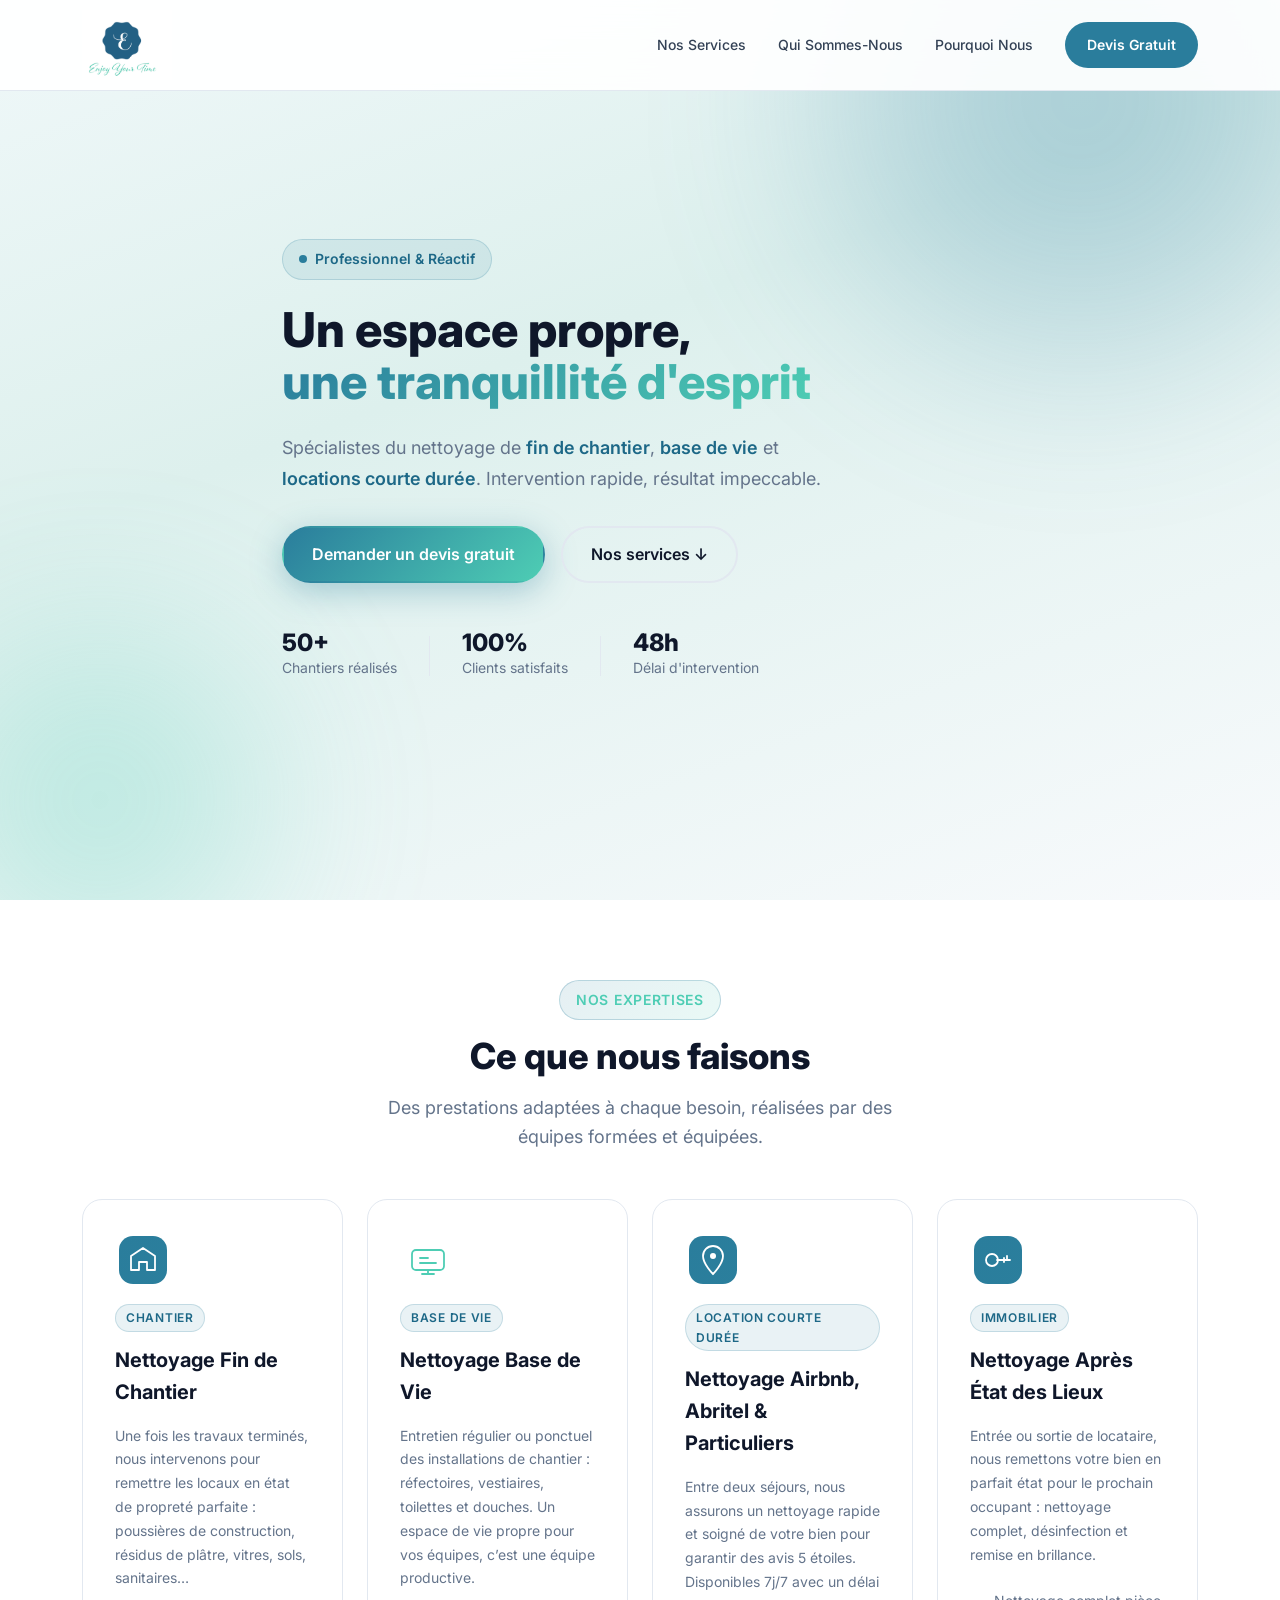
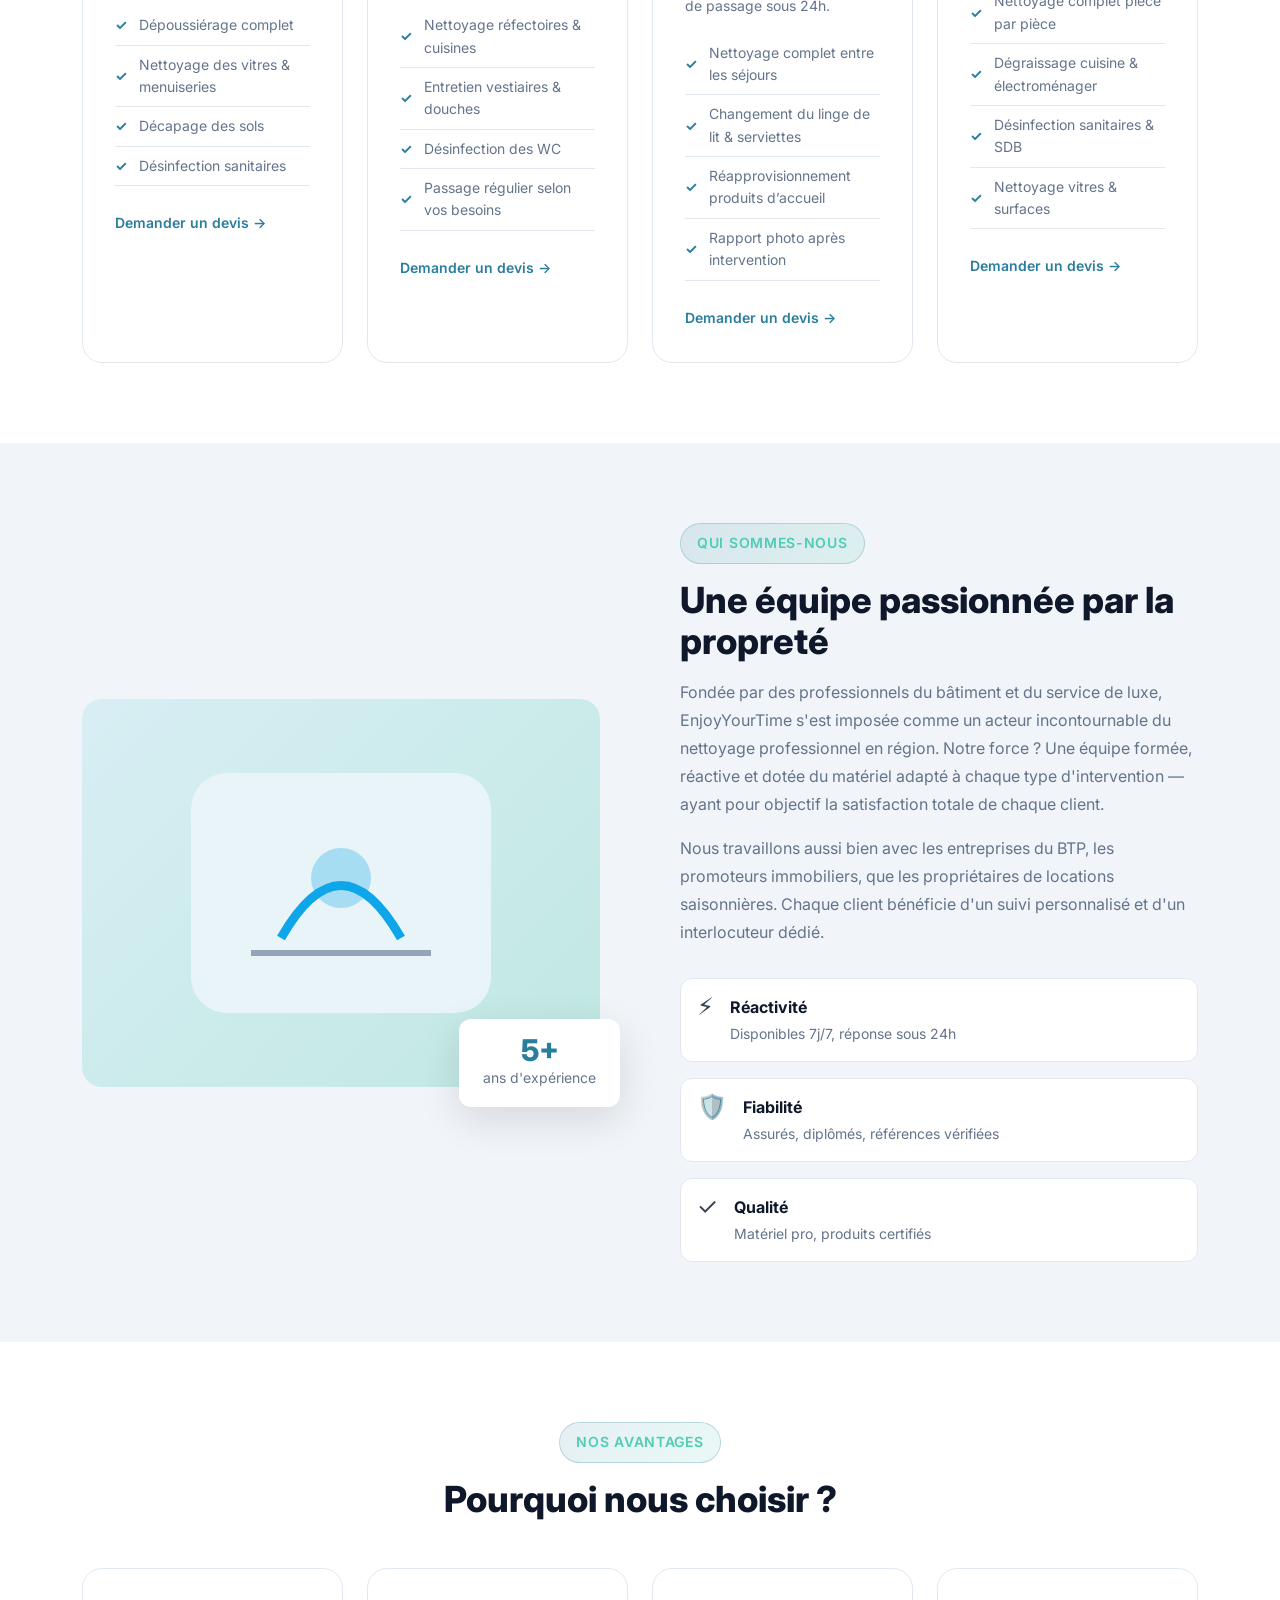
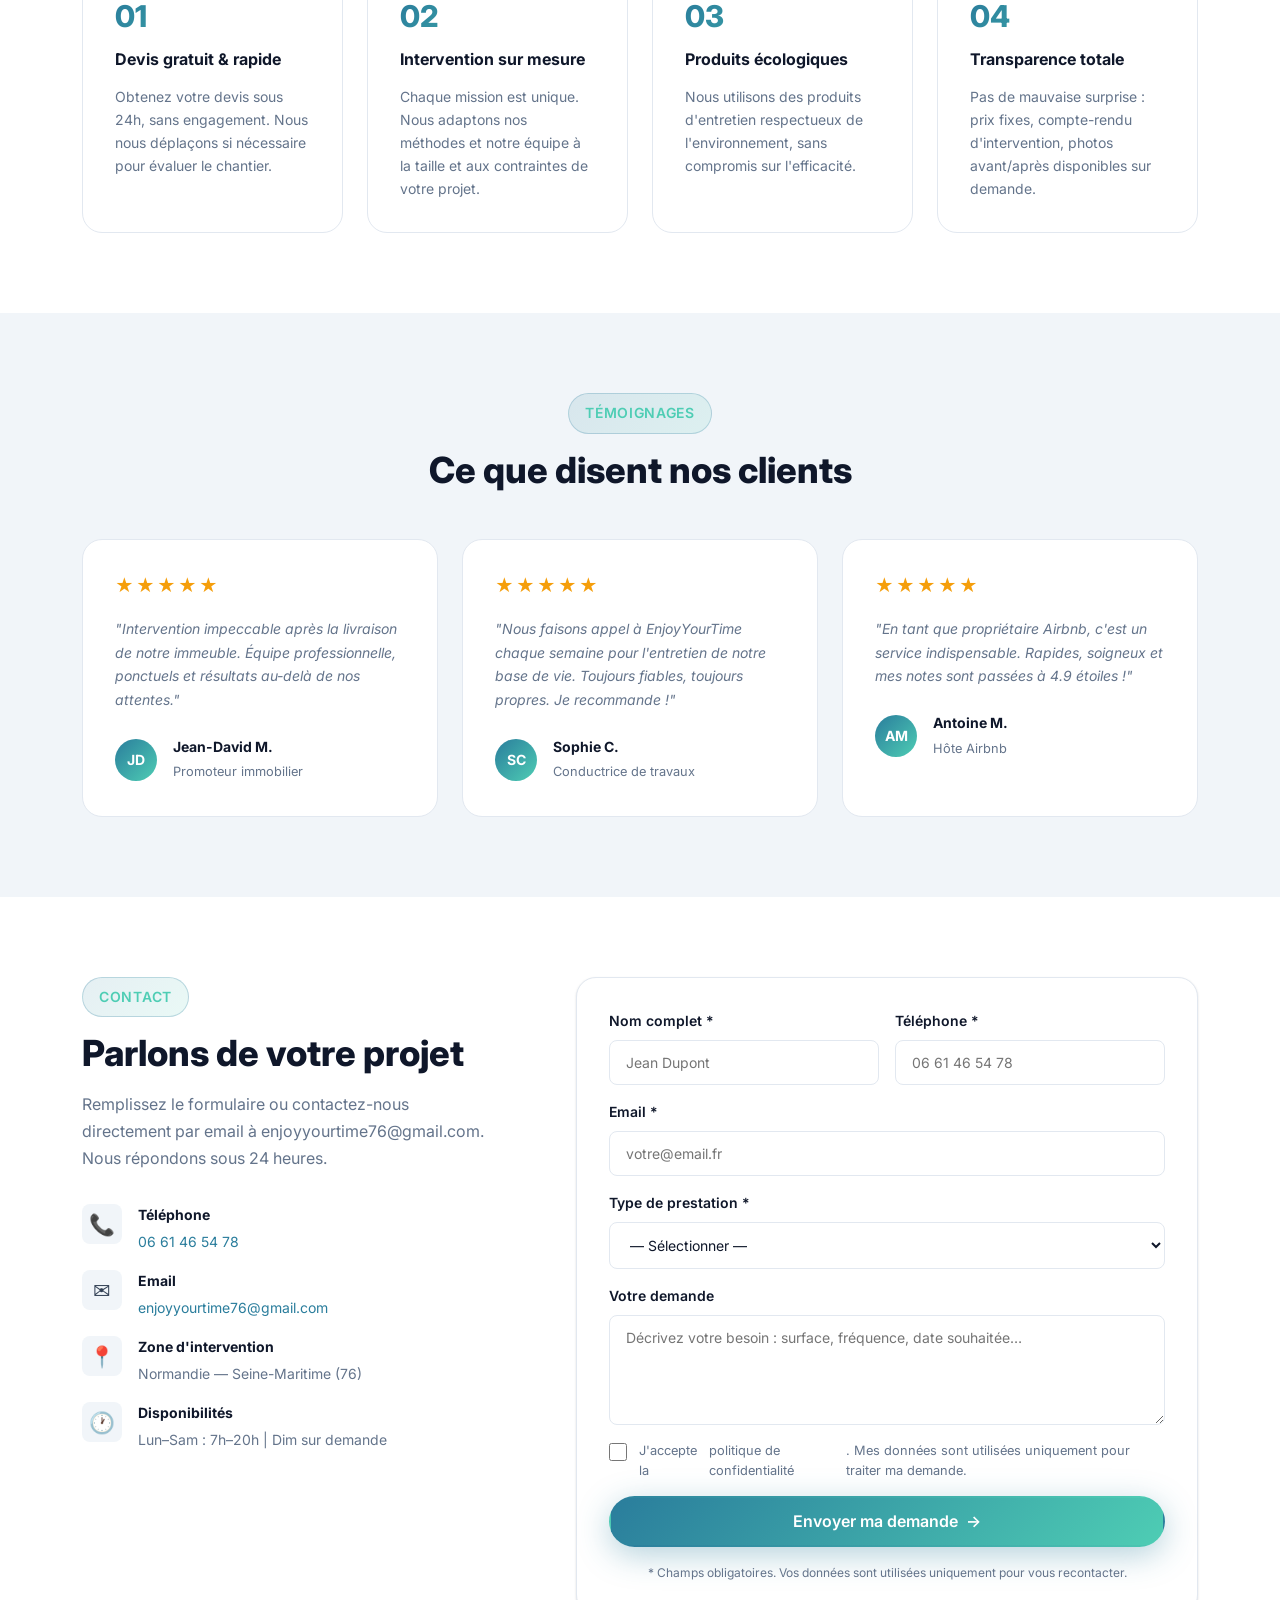
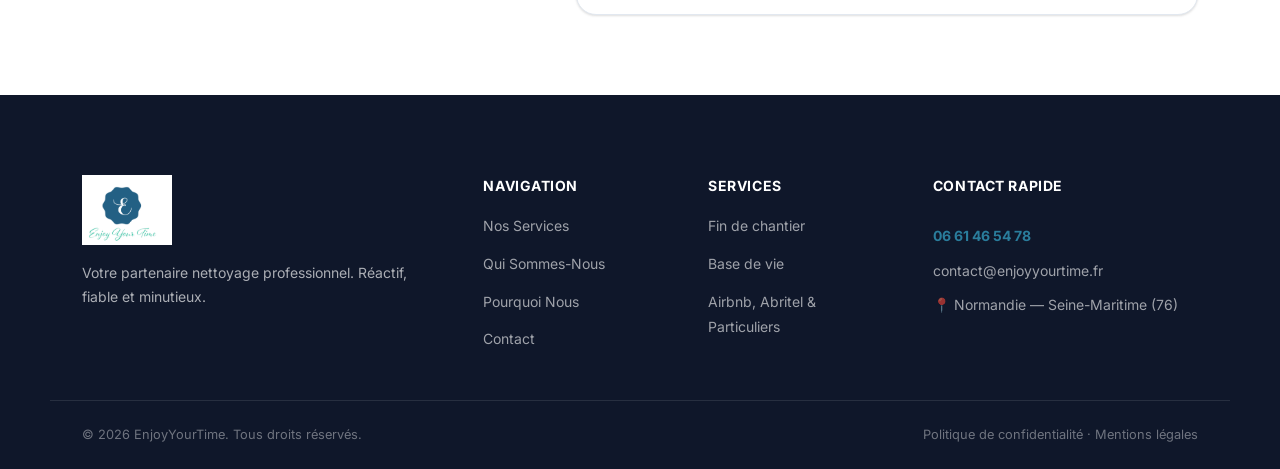
==== index.html @ 19848ede "Add privacy & legal pages and link in footer Add new pages: politique-confidentialite.html (privacy " ====
<!DOCTYPE html>
<html lang="fr">
<head>
  <meta charset="UTF-8" />
  <meta name="viewport" content="width=device-width, initial-scale=1.0" />
  <meta name="description" content="EnjoyYourTime — Entreprise de nettoyage professionnelle spécialisée dans le nettoyage de fin de chantier, base de vie et locations Airbnb. Intervention rapide, résultat impeccable." />
  <title>EnjoyYourTime — Nettoyage Professionnel</title>
  <link rel="stylesheet" href="css/style.css" />
  <link rel="preconnect" href="https://fonts.googleapis.com" />
  <link href="https://fonts.googleapis.com/css2?family=Inter:wght@300;400;500;600;700;800&display=swap" rel="stylesheet" />
</head>
<body>

  <!-- ===== NAVIGATION ===== -->
  <header class="header" id="header">
    <nav class="nav container">
      <a href="#" class="nav__logo">
        <img src="images/logo.png" alt="Enjoy Your Time" class="nav__logo-img">
      </a>
      <ul class="nav__links" id="navLinks">
        <li><a href="#services">Nos Services</a></li>
        <li><a href="#about">Qui Sommes-Nous</a></li>
        <li><a href="#pourquoi">Pourquoi Nous</a></li>
        <li><a href="#contact" class="btn btn--nav">Devis Gratuit</a></li>
      </ul>
      <button class="nav__burger" id="burger" aria-label="Menu">
        <span></span><span></span><span></span>
      </button>
    </nav>
  </header>

  <!-- ===== HERO ===== -->
  <section class="hero" id="accueil">
    <div class="hero__bg">
      <div class="hero__shape hero__shape--1"></div>
      <div class="hero__shape hero__shape--2"></div>
    </div>
    <div class="container hero__content">
      <div class="hero__badge">Professionnel & Réactif</div>
      <h1 class="hero__title">
        Un espace propre,<br />
        <span class="gradient-text">une tranquillité d'esprit</span>
      </h1>
      <p class="hero__subtitle">
        Spécialistes du nettoyage de <strong>fin de chantier</strong>, 
        <strong>base de vie</strong> et <strong>locations courte durée</strong>. 
        Intervention rapide, résultat impeccable.
      </p>
      <div class="hero__actions">
        <a href="#contact" class="btn btn--primary">Demander un devis gratuit</a>
        <a href="#services" class="btn btn--ghost">Nos services ↓</a>
      </div>
      <div class="hero__stats">
        <div class="stat">
          <span class="stat__number">50+</span>
          <span class="stat__label">Chantiers réalisés</span>
        </div>
        <div class="stat__divider"></div>
        <div class="stat">
          <span class="stat__number">100%</span>
          <span class="stat__label">Clients satisfaits</span>
        </div>
        <div class="stat__divider"></div>
        <div class="stat">
          <span class="stat__number">48h</span>
          <span class="stat__label">Délai d'intervention</span>
        </div>
      </div>
    </div>
  </section>

  <!-- ===== SERVICES ===== -->
  <section class="services section" id="services">
    <div class="container">
      <div class="section__header">
        <span class="section__tag">Nos Expertises</span>
        <h2 class="section__title">Ce que nous faisons</h2>
        <p class="section__subtitle">Des prestations adaptées à chaque besoin, réalisées par des équipes formées et équipées.</p>
      </div>

      <div class="services__grid">

        <!-- Service 1 -->
        <div class="service-card" data-aos>
          <div class="service-card__icon">
            <svg viewBox="0 0 48 48" fill="none" xmlns="http://www.w3.org/2000/svg">
              <rect width="48" height="48" rx="14" fill="url(#si1)"/>
              <path d="M12 34V20l12-8 12 8v14H28v-8h-8v8z" stroke="white" stroke-width="1.8" stroke-linejoin="round"/>
              <defs><linearGradient id="si1" x1="0" y1="0" x2="48" y2="48"><stop stop-color="#2a7d9c"/><stop offset="1" stop-color="#4ecdb4"/></linearGradient></defs>
            </svg>
          </div>
          <div class="service-card__tag">Chantier</div>
          <h3 class="service-card__title">Nettoyage Fin de Chantier</h3>
          <p class="service-card__desc">
            Une fois les travaux terminés, nous intervenons pour remettre les locaux en état de propreté parfaite : poussières de construction, résidus de plâtre, vitres, sols, sanitaires…
          </p>
          <ul class="service-card__list">
            <li>Dépoussiérage complet</li>
            <li>Nettoyage des vitres &amp; menuiseries</li>
            <li>Décapage des sols</li>
            <li>Désinfection sanitaires</li>
          </ul>
          <a href="#contact" class="service-card__link">Demander un devis →</a>
        </div>

        <!-- Service 2 -->
        <div class="service-card" data-aos>
          <div class="service-card__icon">
            <svg viewBox="0 0 48 48" fill="none" xmlns="http://www.w3.org/2000/svg">
              <rect width="48" height="48" rx="14" fill="rgba(255,255,255,.1)"/>
              <rect x="8" y="14" width="32" height="20" rx="4" stroke="#4ecdb4" stroke-width="1.8"/>
              <path d="M16 22h8M16 27h16" stroke="#4ecdb4" stroke-width="1.8" stroke-linecap="round"/>
              <path d="M24 34v4M18 38h12" stroke="#4ecdb4" stroke-width="1.8" stroke-linecap="round"/>
            </svg>
          </div>
          <div class="service-card__tag">Base de Vie</div>
          <h3 class="service-card__title">Nettoyage Base de Vie</h3>
          <p class="service-card__desc">
            Entretien régulier ou ponctuel des installations de chantier : réfectoires, vestiaires, toilettes et douches. Un espace de vie propre pour vos équipes, c’est une équipe productive.
          </p>
          <ul class="service-card__list">
            <li>Nettoyage réfectoires &amp; cuisines</li>
            <li>Entretien vestiaires &amp; douches</li>
            <li>Désinfection des WC</li>
            <li>Passage régulier selon vos besoins</li>
          </ul>
          <a href="#contact" class="service-card__link">Demander un devis →</a>
        </div>

        <!-- Service 3 -->
        <div class="service-card" data-aos>
          <div class="service-card__icon">
            <svg viewBox="0 0 48 48" fill="none" xmlns="http://www.w3.org/2000/svg">
              <rect width="48" height="48" rx="14" fill="url(#si3)"/>
              <path d="M14 20c0-5.523 4.477-10 10-10s10 4.477 10 10c0 8-10 18-10 18S14 28 14 20z" stroke="white" stroke-width="1.8"/>
              <circle cx="24" cy="20" r="3" fill="white"/>
              <defs><linearGradient id="si3" x1="0" y1="0" x2="48" y2="48"><stop stop-color="#2a7d9c"/><stop offset="1" stop-color="#4ecdb4"/></linearGradient></defs>
            </svg>
          </div>
          <div class="service-card__tag">Location Courte Durée</div>
          <h3 class="service-card__title">Nettoyage Airbnb, Abritel &amp; Particuliers</h3>
          <p class="service-card__desc">
            Entre deux séjours, nous assurons un nettoyage rapide et soigné de votre bien pour garantir des avis 5 étoiles. Disponibles 7j/7 avec un délai de passage sous 24h.
          </p>
          <ul class="service-card__list">
            <li>Nettoyage complet entre les séjours</li>
            <li>Changement du linge de lit &amp; serviettes</li>
            <li>Réapprovisionnement produits d’accueil</li>
            <li>Rapport photo après intervention</li>
          </ul>
          <a href="#contact" class="service-card__link">Demander un devis →</a>
        </div>

        <!-- Service 4 -->
        <div class="service-card" data-aos>
          <div class="service-card__icon">
            <svg viewBox="0 0 48 48" fill="none" xmlns="http://www.w3.org/2000/svg">
              <rect width="48" height="48" rx="14" fill="url(#si4)"/>
              <circle cx="18" cy="24" r="6" stroke="white" stroke-width="1.8"/>
              <path d="M23 24h13M33 20v4M30 22v4" stroke="white" stroke-width="1.8" stroke-linecap="round"/>
              <defs><linearGradient id="si4" x1="0" y1="0" x2="48" y2="48"><stop stop-color="#2a7d9c"/><stop offset="1" stop-color="#4ecdb4"/></linearGradient></defs>
            </svg>
          </div>
          <div class="service-card__tag">Immobilier</div>
          <h3 class="service-card__title">Nettoyage Après État des Lieux</h3>
          <p class="service-card__desc">
            Entrée ou sortie de locataire, nous remettons votre bien en parfait état pour le prochain occupant : nettoyage complet, désinfection et remise en brillance.
          </p>
          <ul class="service-card__list">
            <li>Nettoyage complet pièce par pièce</li>
            <li>Dégraissage cuisine & électroménager</li>
            <li>Désinfection sanitaires & SDB</li>
            <li>Nettoyage vitres & surfaces</li>
          </ul>
          <a href="#contact" class="service-card__link">Demander un devis →</a>
        </div>

      </div>
    </div>
  </section>

  <!-- ===== ABOUT ===== -->
  <section class="about section" id="about">
    <div class="container about__grid">
      <div class="about__visual">
        <div class="about__img-wrapper">
          <div class="about__img-placeholder">
            <svg xmlns="http://www.w3.org/2000/svg" viewBox="0 0 100 80" fill="none">
              <rect width="100" height="80" rx="12" fill="#e8f4f8"/>
              <path d="M30 55 Q50 20 70 55" stroke="#0ea5e9" stroke-width="3" fill="none"/>
              <circle cx="50" cy="35" r="10" fill="#0ea5e9" opacity="0.3"/>
              <path d="M20 60h60" stroke="#94a3b8" stroke-width="2"/>
            </svg>
            <!-- Remplacer par une vraie photo : <img src="images/equipe.jpg" alt="Notre équipe"> -->
          </div>
          <div class="about__badge-card">
            <span class="about__badge-number">5+</span>
            <span class="about__badge-text">ans d'expérience</span>
          </div>
        </div>
      </div>
      <div class="about__content">
        <span class="section__tag">Qui Sommes-Nous</span>
        <h2 class="section__title" style="text-align:left">Une équipe passionnée par la propreté</h2>
        <p class="about__text">
          Fondée par des professionnels du bâtiment et du service de luxe, EnjoyYourTime s'est imposée comme un acteur incontournable du nettoyage professionnel en région. 
          Notre force ? Une équipe formée, réactive et dotée du matériel adapté à chaque type d'intervention — ayant pour objectif la satisfaction totale de chaque client.
        </p>
        <p class="about__text">
          Nous travaillons aussi bien avec les entreprises du BTP, les promoteurs immobiliers, que les propriétaires de locations saisonnières. Chaque client bénéficie d'un suivi personnalisé et d'un interlocuteur dédié.
        </p>
        <div class="about__values">
          <div class="value-item">
            <div class="value-icon">⚡</div>
            <div>
              <strong>Réactivité</strong>
              <p>Disponibles 7j/7, réponse sous 24h</p>
            </div>
          </div>
          <div class="value-item">
            <div class="value-icon">🛡️</div>
            <div>
              <strong>Fiabilité</strong>
              <p>Assurés, diplômés, références vérifiées</p>
            </div>
          </div>
          <div class="value-item">
            <div class="value-icon">✓</div>
            <div>
              <strong>Qualité</strong>
              <p>Matériel pro, produits certifiés</p>
            </div>
          </div>
        </div>
      </div>
    </div>
  </section>

  <!-- ===== POURQUOI NOUS ===== -->
  <section class="why section" id="pourquoi">
    <div class="container">
      <div class="section__header">
        <span class="section__tag">Nos Avantages</span>
        <h2 class="section__title">Pourquoi nous choisir ?</h2>
      </div>
      <div class="why__grid">
        <div class="why-card">
          <div class="why-card__num">01</div>
          <h3>Devis gratuit & rapide</h3>
          <p>Obtenez votre devis sous 24h, sans engagement. Nous nous déplaçons si nécessaire pour évaluer le chantier.</p>
        </div>
        <div class="why-card">
          <div class="why-card__num">02</div>
          <h3>Intervention sur mesure</h3>
          <p>Chaque mission est unique. Nous adaptons nos méthodes et notre équipe à la taille et aux contraintes de votre projet.</p>
        </div>
        <div class="why-card">
          <div class="why-card__num">03</div>
          <h3>Produits écologiques</h3>
          <p>Nous utilisons des produits d'entretien respectueux de l'environnement, sans compromis sur l'efficacité.</p>
        </div>
        <div class="why-card">
          <div class="why-card__num">04</div>
          <h3>Transparence totale</h3>
          <p>Pas de mauvaise surprise : prix fixes, compte-rendu d'intervention, photos avant/après disponibles sur demande.</p>
        </div>
      </div>
    </div>
  </section>

  <!-- ===== TEMOIGNAGES ===== -->
  <section class="reviews section">
    <div class="container">
      <div class="section__header">
        <span class="section__tag">Témoignages</span>
        <h2 class="section__title">Ce que disent nos clients</h2>
      </div>
      <div class="reviews__grid">
        <div class="review-card">
          <div class="review-card__stars">★★★★★</div>
          <p>"Intervention impeccable après la livraison de notre immeuble. Équipe professionnelle, ponctuels et résultats au-delà de nos attentes."</p>
          <div class="review-card__author">
            <div class="review-card__avatar">JD</div>
            <div>
              <strong>Jean-David M.</strong>
              <span>Promoteur immobilier</span>
            </div>
          </div>
        </div>
        <div class="review-card">
          <div class="review-card__stars">★★★★★</div>
          <p>"Nous faisons appel à EnjoyYourTime chaque semaine pour l'entretien de notre base de vie. Toujours fiables, toujours propres. Je recommande !"</p>
          <div class="review-card__author">
            <div class="review-card__avatar">SC</div>
            <div>
              <strong>Sophie C.</strong>
              <span>Conductrice de travaux</span>
            </div>
          </div>
        </div>
        <div class="review-card">
          <div class="review-card__stars">★★★★★</div>
          <p>"En tant que propriétaire Airbnb, c'est un service indispensable. Rapides, soigneux et mes notes sont passées à 4.9 étoiles !"</p>
          <div class="review-card__author">
            <div class="review-card__avatar">AM</div>
            <div>
              <strong>Antoine M.</strong>
              <span>Hôte Airbnb</span>
            </div>
          </div>
        </div>
      </div>
    </div>
  </section>

  <!-- ===== CONTACT ===== -->
  <section class="contact section" id="contact">
    <div class="container contact__grid">
      <div class="contact__info">
        <span class="section__tag">Contact</span>
        <h2 class="section__title" style="text-align:left">Parlons de votre projet</h2>
        <p>Remplissez le formulaire ou contactez-nous directement par email à <a href="mailto:enjoyyourtime76@gmail.com">enjoyyourtime76@gmail.com</a>. Nous répondons sous 24 heures.</p>
        <div class="contact__details">
          <div class="contact__item">
            <div class="contact__icon">📞</div>
            <div>
              <strong>Téléphone</strong>
              <!-- MODIFIER : remplacer par votre numéro -->
              <a href="tel:+33661465478" data-cms="phone">06 61 46 54 78</a>
            </div>
          </div>
          <div class="contact__item">
            <div class="contact__icon">✉️</div>
            <div>
              <strong>Email</strong>
              <!-- MODIFIER : remplacer par votre email -->
              <a href="mailto:enjoyyourtime76@gmail.com" data-cms="email">enjoyyourtime76@gmail.com</a>
            </div>
          </div>
          <div class="contact__item">
            <div class="contact__icon">📍</div>
            <div>
              <strong>Zone d'intervention</strong>
              <!-- MODIFIER : remplacer par votre zone -->
              <span>Normandie — Seine-Maritime (76)</span>
            </div>
          </div>
          <div class="contact__item">
            <div class="contact__icon">🕐</div>
            <div>
              <strong>Disponibilités</strong>
              <span>Lun–Sam : 7h–20h | Dim sur demande</span>
            </div>
          </div>
        </div>
      </div>

      <form class="contact__form" id="contactForm" action="https://formspree.io/f/VOTRE_ID_FORMSPREE" method="POST" novalidate>
        <div class="form__row">
          <div class="form__group">
            <label for="nom">Nom complet *</label>
            <input type="text" id="nom" name="nom" placeholder="Jean Dupont" required />
          </div>
          <div class="form__group">
            <label for="tel">Téléphone *</label>
            <input type="tel" id="tel" name="tel" placeholder="06 61 46 54 78" required />
          </div>
        </div>
        <div class="form__group">
          <label for="email">Email *</label>
          <input type="email" id="email" name="email" placeholder="votre@email.fr" required />
        </div>
        <div class="form__group">
          <label for="service">Type de prestation *</label>
          <select id="service" name="service" required>
            <option value="">— Sélectionner —</option>
            <option value="chantier">Nettoyage fin de chantier</option>
            <option value="base-vie">Nettoyage base de vie</option>
            <option value="airbnb">Nettoyage Airbnb / Abritel / Particuliers</option>
            <option value="etat-lieux">Nettoyage après état des lieux</option>
            <option value="autre">Autre</option>
          </select>
        </div>
        <div class="form__group">
          <label for="message">Votre demande</label>
          <textarea id="message" name="message" rows="4" placeholder="Décrivez votre besoin : surface, fréquence, date souhaitée…"></textarea>
        </div>
        <div class="form__group form__checkbox">
          <label>
            <input type="checkbox" name="rgpd" required />
            J'accepte la <a href="politique-confidentialite.html" target="_blank">politique de confidentialité</a>. Mes données sont utilisées uniquement pour traiter ma demande.
          </label>
        </div>
        <button type="submit" class="btn btn--primary btn--full">
          <span class="btn__text">Envoyer ma demande</span>
          <span class="btn__icon">→</span>
        </button>
        <p class="form__note">* Champs obligatoires. Vos données sont utilisées uniquement pour vous recontacter.</p>
        <div class="form__success" id="formSuccess" hidden>
          ✅ Votre message a été envoyé ! Nous vous répondrons dans les plus brefs délais.
        </div>
      </form>
    </div>
  </section>

  <!-- ===== FOOTER ===== -->
  <footer class="footer">
    <div class="container footer__grid">
      <div class="footer__brand">
        <a href="#" class="nav__logo">
          <img src="images/logo.png" alt="Enjoy Your Time" class="nav__logo-img">
        </a>
        <p>Votre partenaire nettoyage professionnel. Réactif, fiable et minutieux.</p>
      </div>      <div class="footer__links">
        <strong>Navigation</strong>
        <ul>
          <li><a href="#services">Nos Services</a></li>
          <li><a href="#about">Qui Sommes-Nous</a></li>
          <li><a href="#pourquoi">Pourquoi Nous</a></li>
          <li><a href="#contact">Contact</a></li>
        </ul>
      </div>
      <div class="footer__links">
        <strong>Services</strong>
        <ul>
          <li><a href="#services">Fin de chantier</a></li>
          <li><a href="#services">Base de vie</a></li>
          <li><a href="#services">Airbnb, Abritel &amp; Particuliers</a></li>
        </ul>
      </div>
      <div class="footer__contact">
        <strong>Contact rapide</strong>
        <a href="tel:+33661465478" class="footer__phone">06 61 46 54 78</a>
        <a href="mailto:contact@enjoyyourtime.fr">contact@enjoyyourtime.fr</a>
        <!-- MODIFIER : votre zone -->
        <span>📍 Normandie — Seine-Maritime (76)</span>
      </div>
    </div>
    <div class="footer__bottom">
      <div class="container">
        <p>© 2026 EnjoyYourTime. Tous droits réservés.</p>
        <p><a href="politique-confidentialite.html">Politique de confidentialité</a> · <a href="mentions-legales.html">Mentions légales</a></p>
      </div>
    </div>
  </footer>

  <script src="js/main.js"></script>
</body>
</html>
---- css/style.css ----
/* ===================================================
   NettoPro — Feuille de style principale
   Design system : couleurs, typographie, mise en page
   =================================================== */

/* ---------- RESET & BASE ---------- */
*, *::before, *::after {
  box-sizing: border-box;
  margin: 0;
  padding: 0;
}

:root {
  /* Couleurs principales — harmonisées avec le logo Enjoy Your Time */
  --color-primary:     #2a7d9c;   /* Teal foncé (badge logo) */
  --color-primary-dark:#1d6887;
  --color-secondary:   #4ecdb4;   /* Menthe (texte logo) */
  --color-accent:      #3dd9c4;

  --color-dark:        #0f172a;
  --color-text:        #334155;
  --color-muted:       #64748b;
  --color-light:       #f1f5f9;
  --color-white:       #ffffff;
  --color-border:      #e2e8f0;

  /* Typographie */
  --font-base: 'Inter', system-ui, sans-serif;
  --text-sm:   0.875rem;
  --text-base: 1rem;
  --text-lg:   1.125rem;
  --text-xl:   1.25rem;
  --text-2xl:  1.5rem;
  --text-3xl:  1.875rem;
  --text-4xl:  2.25rem;
  --text-5xl:  3rem;

  /* Espacements */
  --space-xs:  0.5rem;
  --space-sm:  0.75rem;
  --space-md:  1rem;
  --space-lg:  1.5rem;
  --space-xl:  2rem;
  --space-2xl: 3rem;
  --space-3xl: 5rem;

  /* Effets */
  --radius-sm: 8px;
  --radius-md: 12px;
  --radius-lg: 20px;
  --radius-xl: 30px;
  --shadow-sm: 0 1px 3px rgba(0,0,0,.08), 0 1px 2px rgba(0,0,0,.06);
  --shadow-md: 0 4px 16px rgba(0,0,0,.10);
  --shadow-lg: 0 12px 40px rgba(0,0,0,.12);
  --shadow-primary: 0 8px 32px rgba(42,125,156,.35);

  --transition: 0.25s ease;
}

html {
  scroll-behavior: smooth;
}

body {
  font-family: var(--font-base);
  font-size: var(--text-base);
  color: var(--color-text);
  background: var(--color-white);
  line-height: 1.6;
  -webkit-font-smoothing: antialiased;
}

img { max-width: 100%; display: block; }
a { color: inherit; text-decoration: none; }
ul { list-style: none; }

/* ---------- LAYOUT ---------- */
.container {
  width: 100%;
  max-width: 1180px;
  margin: 0 auto;
  padding: 0 var(--space-xl);
}

.section {
  padding: var(--space-3xl) 0;
}

/* ---------- TYPOGRAPHY UTILITIES ---------- */
.gradient-text {
  background: linear-gradient(135deg, var(--color-primary), var(--color-secondary));
  -webkit-background-clip: text;
  -webkit-text-fill-color: transparent;
  background-clip: text;
}

.section__header {
  text-align: center;
  margin-bottom: var(--space-2xl);
}

.section__tag {
  display: inline-block;
  background: linear-gradient(135deg, rgba(42,125,156,.12), rgba(78,205,180,.12));
  color: var(--color-secondary);
  font-size: var(--text-sm);
  font-weight: 600;
  letter-spacing: .05em;
  text-transform: uppercase;
  padding: var(--space-xs) var(--space-md);
  border-radius: 50px;
  margin-bottom: var(--space-md);
  border: 1px solid rgba(42,125,156,.25);
}

.section__title {
  font-size: clamp(var(--text-2xl), 4vw, var(--text-4xl));
  font-weight: 800;
  color: var(--color-dark);
  line-height: 1.15;
  margin-bottom: var(--space-md);
}

.section__subtitle {
  font-size: var(--text-lg);
  color: var(--color-muted);
  max-width: 560px;
  margin: 0 auto;
}

/* ---------- BUTTONS ---------- */
.btn {
  display: inline-flex;
  align-items: center;
  gap: var(--space-xs);
  padding: 0.85rem 1.75rem;
  border-radius: 50px;
  font-size: var(--text-base);
  font-weight: 600;
  font-family: var(--font-base);
  cursor: pointer;
  border: 2px solid transparent;
  transition: all var(--transition);
  text-decoration: none;
  white-space: nowrap;
}

.btn--primary {
  background: linear-gradient(135deg, var(--color-primary), var(--color-secondary));
  color: var(--color-white);
  box-shadow: var(--shadow-primary);
}

.btn--primary:hover {
  transform: translateY(-2px);
  box-shadow: 0 12px 40px rgba(42,125,156,.45);
}

.btn--ghost {
  background: transparent;
  color: var(--color-dark);
  border-color: var(--color-border);
}

.btn--ghost:hover {
  background: var(--color-light);
  border-color: var(--color-primary);
  color: var(--color-primary);
}

.btn--nav {
  background: var(--color-primary);
  color: var(--color-white);
  padding: 0.6rem 1.25rem;
  font-size: var(--text-sm);
  border-radius: 50px;
}

.btn--nav:hover {
  background: var(--color-primary-dark);
  transform: translateY(-1px);
}

.btn--full { width: 100%; justify-content: center; }

/* ---------- HEADER / NAV ---------- */
.header {
  position: fixed;
  top: 0;
  left: 0;
  right: 0;
  z-index: 1000;
  background: rgba(255,255,255,.92);
  backdrop-filter: blur(16px);
  -webkit-backdrop-filter: blur(16px);
  border-bottom: 1px solid var(--color-border);
  transition: box-shadow var(--transition);
}

.header.scrolled {
  box-shadow: var(--shadow-md);
}

.nav {
  display: flex;
  align-items: center;
  justify-content: space-between;
  height: 90px;
}

.nav__logo {
  display: flex;
  align-items: center;
  gap: var(--space-xs);
  font-weight: 800;
  font-size: var(--text-xl);
  color: var(--color-dark);
}

.nav__logo-img {
  height: 70px;
  width: auto;
  display: block;
}

.logo-icon {
  color: var(--color-primary);
  font-size: 1.4rem;
}

.nav__links {
  display: flex;
  align-items: center;
  gap: var(--space-xl);
}

.nav__links a:not(.btn) {
  font-size: var(--text-sm);
  font-weight: 500;
  color: var(--color-text);
  transition: color var(--transition);
  position: relative;
}

.nav__links a:not(.btn)::after {
  content: '';
  position: absolute;
  bottom: -4px;
  left: 0;
  width: 0;
  height: 2px;
  background: var(--color-primary);
  transition: width var(--transition);
}

.nav__links a:not(.btn):hover {
  color: var(--color-primary);
}

.nav__links a:not(.btn):hover::after {
  width: 100%;
}

.nav__burger {
  display: none;
  flex-direction: column;
  gap: 5px;
  background: none;
  border: none;
  cursor: pointer;
  padding: var(--space-xs);
}

.nav__burger span {
  display: block;
  width: 24px;
  height: 2px;
  background: var(--color-dark);
  border-radius: 2px;
  transition: all var(--transition);
}

/* ---------- HERO ---------- */
.hero {
  position: relative;
  min-height: 100vh;
  display: flex;
  align-items: center;
  padding: 100px 0 var(--space-3xl);
  overflow: hidden;
  background: linear-gradient(160deg, #f0f8f9 0%, #ddf0ed 40%, #f8fafc 100%);
}

.hero__bg {
  position: absolute;
  inset: 0;
  pointer-events: none;
  overflow: hidden;
}

.hero__shape {
  position: absolute;
  border-radius: 50%;
  filter: blur(80px);
  opacity: .35;
}

.hero__shape--1 {
  width: 600px;
  height: 600px;
  background: radial-gradient(circle, var(--color-primary), transparent);
  top: -200px;
  right: -100px;
}

.hero__shape--2 {
  width: 400px;
  height: 400px;
  background: radial-gradient(circle, var(--color-secondary), transparent);
  bottom: -100px;
  left: -100px;
}

.hero__content {
  position: relative;
  z-index: 1;
  max-width: 780px;
}

.hero__badge {
  display: inline-flex;
  align-items: center;
  gap: var(--space-xs);
  background: rgba(42,125,156,.1);
  color: var(--color-primary-dark);
  font-size: var(--text-sm);
  font-weight: 600;
  padding: var(--space-xs) var(--space-md);
  border-radius: 50px;
  border: 1px solid rgba(42,125,156,.2);
  margin-bottom: var(--space-lg);
}

.hero__badge::before {
  content: '';
  width: 8px;
  height: 8px;
  background: var(--color-primary);
  border-radius: 50%;
  animation: pulse 2s infinite;
}

@keyframes pulse {
  0%, 100% { opacity: 1; transform: scale(1); }
  50% { opacity: .5; transform: scale(.8); }
}

.hero__title {
  font-size: clamp(var(--text-3xl), 6vw, var(--text-5xl));
  font-weight: 800;
  color: var(--color-dark);
  line-height: 1.1;
  margin-bottom: var(--space-lg);
}

.hero__subtitle {
  font-size: var(--text-lg);
  color: var(--color-muted);
  max-width: 560px;
  margin-bottom: var(--space-xl);
  line-height: 1.7;
}

.hero__subtitle strong {
  color: var(--color-primary-dark);
  font-weight: 600;
}

.hero__actions {
  display: flex;
  gap: var(--space-md);
  flex-wrap: wrap;
  margin-bottom: var(--space-2xl);
}

.hero__stats {
  display: flex;
  align-items: center;
  gap: var(--space-xl);
  flex-wrap: wrap;
}

.stat__number {
  display: block;
  font-size: var(--text-2xl);
  font-weight: 800;
  color: var(--color-dark);
  line-height: 1;
}

.stat__label {
  font-size: var(--text-sm);
  color: var(--color-muted);
}

.stat__divider {
  width: 1px;
  height: 40px;
  background: var(--color-border);
}

/* ---------- SERVICES ---------- */
.services {
  background: var(--color-white);
}

.services__grid {
  display: grid;
  grid-template-columns: repeat(4, 1fr);
  gap: var(--space-lg);
}

.service-card {
  background: var(--color-white);
  border: 1px solid var(--color-border);
  border-radius: var(--radius-lg);
  padding: var(--space-xl);
  transition: all var(--transition);
  position: relative;
  overflow: hidden;
}

.service-card::before {
  content: '';
  position: absolute;
  top: 0;
  left: 0;
  right: 0;
  height: 3px;
  background: linear-gradient(90deg, var(--color-primary), var(--color-secondary));
  opacity: 0;
  transition: opacity var(--transition);
}

.service-card:hover {
  transform: translateY(-6px);
  box-shadow: var(--shadow-lg);
  border-color: rgba(42,125,156,.3);
}

.service-card:hover::before {
  opacity: 1;
}



.service-card__icon {
  width: 56px;
  height: 56px;
  background: none;
  border-radius: var(--radius-md);
  display: flex;
  align-items: center;
  justify-content: center;
  color: var(--color-primary);
  margin-bottom: var(--space-md);
}

.service-card__icon svg {
  width: 48px;
  height: 48px;
}

.service-card__tag {
  display: inline-block;
  font-size: 0.75rem;
  font-weight: 600;
  letter-spacing: .06em;
  text-transform: uppercase;
  background: rgba(42,125,156,.1);
  color: var(--color-primary-dark);
  border: 1px solid rgba(42,125,156,.2);
  padding: 3px 10px;
  border-radius: 50px;
  margin-bottom: var(--space-sm);
}

.service-card__title {
  font-size: var(--text-xl);
  font-weight: 700;
  color: var(--color-dark);
  margin-bottom: var(--space-md);
}

.service-card__desc {
  font-size: var(--text-sm);
  color: var(--color-muted);
  line-height: 1.7;
  margin-bottom: var(--space-md);
}

.service-card__list {
  margin-bottom: var(--space-lg);
}

.service-card__list li {
  font-size: var(--text-sm);
  color: var(--color-muted);
  padding: var(--space-xs) 0;
  display: flex;
  align-items: center;
  gap: var(--space-sm);
  border-bottom: 1px solid var(--color-border);
}

.service-card__list li::before {
  content: '✓';
  color: var(--color-primary);
  font-weight: 700;
  flex-shrink: 0;
}

.service-card__link {
  font-size: var(--text-sm);
  font-weight: 600;
  color: var(--color-primary);
  transition: gap var(--transition);
  display: inline-flex;
  align-items: center;
  gap: var(--space-xs);
}

.service-card__tagline {
  font-size: 0.78rem;
  font-style: italic;
  color: var(--color-secondary);
  font-weight: 500;
  margin-top: var(--space-sm);
  padding-top: var(--space-sm);
  border-top: 1px solid rgba(78,205,180,.2);
}

.service-card:hover .service-card__link {
  gap: var(--space-sm);
}

/* ---------- ABOUT ---------- */
.about {
  background: var(--color-light);
}

.about__grid {
  display: grid;
  grid-template-columns: 1fr 1fr;
  gap: var(--space-3xl);
  align-items: center;
}

.about__visual {
  position: relative;
}

.about__img-wrapper {
  position: relative;
}

.about__img-placeholder {
  background: linear-gradient(135deg, #d8eef4, #c0e8e2);
  border-radius: var(--radius-lg);
  padding: var(--space-2xl);
  display: flex;
  align-items: center;
  justify-content: center;
  aspect-ratio: 4/3;
  overflow: hidden;
}

.about__img-placeholder img {
  width: 100%;
  height: 100%;
  object-fit: cover;
  border-radius: var(--radius-md);
}

.about__img-placeholder svg {
  width: 80%;
  max-width: 300px;
}

.about__badge-card {
  position: absolute;
  bottom: -20px;
  right: -20px;
  background: var(--color-white);
  border-radius: var(--radius-md);
  padding: var(--space-md) var(--space-lg);
  box-shadow: var(--shadow-lg);
  text-align: center;
}

.about__badge-number {
  display: block;
  font-size: var(--text-3xl);
  font-weight: 800;
  color: var(--color-primary);
  line-height: 1;
}

.about__badge-text {
  font-size: var(--text-sm);
  color: var(--color-muted);
}

.about__text {
  color: var(--color-muted);
  line-height: 1.75;
  margin-bottom: var(--space-md);
}

.about__values {
  display: flex;
  flex-direction: column;
  gap: var(--space-md);
  margin-top: var(--space-xl);
}

.value-item {
  display: flex;
  align-items: flex-start;
  gap: var(--space-md);
  padding: var(--space-md);
  background: var(--color-white);
  border-radius: var(--radius-md);
  border: 1px solid var(--color-border);
}

.value-icon {
  font-size: 1.5rem;
  line-height: 1;
  flex-shrink: 0;
}

.value-item strong {
  display: block;
  font-weight: 700;
  color: var(--color-dark);
  margin-bottom: 2px;
}

.value-item p {
  font-size: var(--text-sm);
  color: var(--color-muted);
  margin: 0;
}

/* ---------- WHY US ---------- */
.why {
  background: var(--color-white);
}

.why__grid {
  display: grid;
  grid-template-columns: repeat(4, 1fr);
  gap: var(--space-lg);
  justify-content: center;
  max-width: 1200px;
  margin: 0 auto;
}

.why-card {
  padding: var(--space-xl);
  border-radius: var(--radius-lg);
  border: 1px solid var(--color-border);
  transition: all var(--transition);
  background: var(--color-white);
}

.why-card:hover {
  border-color: var(--color-primary);
  box-shadow: var(--shadow-md);
  transform: translateY(-4px);
}

.why-card__num {
  font-size: var(--text-3xl);
  font-weight: 800;
  background: linear-gradient(135deg, var(--color-primary), var(--color-secondary));
  -webkit-background-clip: text;
  -webkit-text-fill-color: transparent;
  background-clip: text;
  margin-bottom: var(--space-md);
  line-height: 1;
}

.why-card h3 {
  font-size: var(--text-base);
  font-weight: 700;
  color: var(--color-dark);
  margin-bottom: var(--space-sm);
}

.why-card p {
  font-size: var(--text-sm);
  color: var(--color-muted);
  line-height: 1.65;
}

/* ---------- REVIEWS ---------- */
.reviews {
  background: var(--color-light);
}

.reviews__grid {
  display: grid;
  grid-template-columns: repeat(3, 1fr);
  gap: var(--space-lg);
}

.review-card {
  background: var(--color-white);
  border-radius: var(--radius-lg);
  padding: var(--space-xl);
  border: 1px solid var(--color-border);
  transition: all var(--transition);
}

.review-card:hover {
  transform: translateY(-4px);
  box-shadow: var(--shadow-md);
}

.review-card__stars {
  color: #f59e0b;
  font-size: var(--text-lg);
  margin-bottom: var(--space-md);
  letter-spacing: 2px;
}

.review-card p {
  font-size: var(--text-sm);
  color: var(--color-muted);
  font-style: italic;
  line-height: 1.7;
  margin-bottom: var(--space-lg);
}

.review-card__author {
  display: flex;
  align-items: center;
  gap: var(--space-md);
}

.review-card__avatar {
  width: 42px;
  height: 42px;
  background: linear-gradient(135deg, var(--color-primary), var(--color-secondary));
  border-radius: 50%;
  display: flex;
  align-items: center;
  justify-content: center;
  font-size: var(--text-sm);
  font-weight: 700;
  color: var(--color-white);
  flex-shrink: 0;
}

.review-card__author strong {
  display: block;
  font-size: var(--text-sm);
  font-weight: 700;
  color: var(--color-dark);
}

.review-card__author span {
  font-size: 0.8rem;
  color: var(--color-muted);
}

/* ---------- CONTACT ---------- */
.contact {
  background: var(--color-white);
}

.contact__grid {
  display: grid;
  grid-template-columns: 1fr 1.5fr;
  gap: var(--space-3xl);
  align-items: start;
}

.contact__info p {
  color: var(--color-muted);
  margin-bottom: var(--space-xl);
  line-height: 1.7;
}

.contact__details {
  display: flex;
  flex-direction: column;
  gap: var(--space-md);
}

.contact__item {
  display: flex;
  align-items: flex-start;
  gap: var(--space-md);
}

.contact__icon {
  font-size: 1.3rem;
  flex-shrink: 0;
  width: 40px;
  height: 40px;
  background: var(--color-light);
  border-radius: var(--radius-sm);
  display: flex;
  align-items: center;
  justify-content: center;
}

.contact__item strong {
  display: block;
  font-weight: 700;
  color: var(--color-dark);
  font-size: var(--text-sm);
  margin-bottom: 2px;
}

.contact__item a,
.contact__item span {
  font-size: var(--text-sm);
  color: var(--color-primary);
  transition: color var(--transition);
}

.contact__item a:hover {
  color: var(--color-primary-dark);
}

.contact__item span {
  color: var(--color-muted);
}

/* ---------- FORM ---------- */
.contact__form {
  background: var(--color-white);
  border: 1px solid var(--color-border);
  border-radius: var(--radius-lg);
  padding: var(--space-xl);
  box-shadow: var(--shadow-sm);
}

.form__row {
  display: grid;
  grid-template-columns: 1fr 1fr;
  gap: var(--space-md);
}

.form__group {
  display: flex;
  flex-direction: column;
  gap: var(--space-xs);
  margin-bottom: var(--space-md);
}

.form__group label {
  font-size: var(--text-sm);
  font-weight: 600;
  color: var(--color-dark);
}

.form__group input,
.form__group select,
.form__group textarea {
  padding: 0.8rem 1rem;
  border: 1.5px solid var(--color-border);
  border-radius: var(--radius-sm);
  font-size: var(--text-sm);
  font-family: var(--font-base);
  color: var(--color-dark);
  background: var(--color-white);
  transition: border-color var(--transition), box-shadow var(--transition);
  outline: none;
  width: 100%;
}

.form__group input:focus,
.form__group select:focus,
.form__group textarea:focus {
  border-color: var(--color-primary);
  box-shadow: 0 0 0 3px rgba(42,125,156,.15);
}

.form__group input.error,
.form__group select.error,
.form__group textarea.error {
  border-color: #ef4444;
  box-shadow: 0 0 0 3px rgba(239,68,68,.12);
}

.form__group textarea {
  resize: vertical;
  min-height: 110px;
}

.form__checkbox {
  flex-direction: row;
  align-items: flex-start;
  gap: var(--space-sm);
}

.form__checkbox label {
  display: flex;
  align-items: flex-start;
  gap: var(--space-sm);
  font-size: 0.8rem;
  font-weight: 400;
  color: var(--color-muted);
  cursor: pointer;
  line-height: 1.5;
}

.form__checkbox input[type="checkbox"] {
  width: 18px;
  height: 18px;
  min-width: 18px;
  margin-top: 2px;
  accent-color: var(--color-primary);
  cursor: pointer;
}

.form__note {
  font-size: 0.75rem;
  color: var(--color-muted);
  margin-top: var(--space-md);
  text-align: center;
}

.form__success {
  margin-top: var(--space-md);
  padding: var(--space-md) var(--space-lg);
  background: #ecfdf5;
  border: 1px solid #bbf7d0;
  border-radius: var(--radius-sm);
  color: #15803d;
  font-size: var(--text-sm);
  font-weight: 500;
  text-align: center;
}

/* ---------- FOOTER ---------- */
.footer {
  background: var(--color-dark);
  color: rgba(255,255,255,.65);
  padding: var(--space-3xl) 0 0;
}

.footer__grid {
  display: grid;
  grid-template-columns: 2fr 1fr 1fr 1.5fr;
  gap: var(--space-2xl);
  padding-bottom: var(--space-2xl);
  border-bottom: 1px solid rgba(255,255,255,.1);
}

.footer__brand .nav__logo {
  color: var(--color-white);
  margin-bottom: var(--space-md);
}

.footer__brand p {
  font-size: var(--text-sm);
  line-height: 1.7;
}

.footer__links strong,
.footer__contact strong {
  display: block;
  color: var(--color-white);
  font-size: var(--text-sm);
  font-weight: 700;
  margin-bottom: var(--space-md);
  letter-spacing: .04em;
  text-transform: uppercase;
}

.footer__links ul {
  display: flex;
  flex-direction: column;
  gap: var(--space-sm);
}

.footer__links a {
  font-size: var(--text-sm);
  color: rgba(255,255,255,.6);
  transition: color var(--transition);
}

.footer__links a:hover {
  color: var(--color-primary);
}

.footer__contact {
  display: flex;
  flex-direction: column;
  gap: var(--space-sm);
}

.footer__phone {
  font-size: var(--text-xl);
  font-weight: 700;
  color: var(--color-primary) !important;
}

.footer__contact a,
.footer__contact span {
  font-size: var(--text-sm);
  color: rgba(255,255,255,.6);
  transition: color var(--transition);
}

.footer__contact a:hover {
  color: var(--color-primary);
}

.footer__bottom {
  padding: var(--space-lg) 0;
}

.footer__bottom .container {
  display: flex;
  justify-content: space-between;
  align-items: center;
  flex-wrap: wrap;
  gap: var(--space-md);
}

.footer__bottom p {
  font-size: 0.8rem;
  color: rgba(255,255,255,.4);
}

/* ---------- SCROLL ANIMATIONS ---------- */
[data-aos] {
  opacity: 0;
  transform: translateY(30px);
  transition: opacity 0.6s ease, transform 0.6s ease;
}

[data-aos].aos-visible {
  opacity: 1;
  transform: translateY(0);
}

.services__grid .service-card:nth-child(2)[data-aos] {
  transition-delay: 0.1s;
}
.services__grid .service-card:nth-child(3)[data-aos] {
  transition-delay: 0.2s;
}

/* ---------- RESPONSIVE ---------- */

/* Tablette */
@media (max-width: 1024px) {
  .why__grid {
    grid-template-columns: repeat(3, 1fr);
  }

  .footer__grid {
    grid-template-columns: 1fr 1fr;
    gap: var(--space-xl);
  }
}

@media (max-width: 860px) {
  .services__grid {
    grid-template-columns: repeat(2, 1fr);
    max-width: 760px;
    margin: 0 auto;
  }

  .about__grid {
    grid-template-columns: 1fr;
    gap: var(--space-2xl);
  }

  .about__badge-card {
    right: 0;
    bottom: -16px;
  }

  .reviews__grid {
    grid-template-columns: 1fr;
    max-width: 480px;
    margin: 0 auto;
  }

  .contact__grid {
    grid-template-columns: 1fr;
    gap: var(--space-2xl);
  }
}

/* Mobile */
@media (max-width: 640px) {
  :root {
    --space-3xl: 3.5rem;
  }

  .container {
    padding: 0 var(--space-lg);
  }

  /* Nav */
  .nav__links {
    display: none;
    position: fixed;
    top: 70px;
    left: 0;
    right: 0;
    background: var(--color-white);
    flex-direction: column;
    align-items: stretch;
    padding: var(--space-md) var(--space-xl);
    gap: 0;
    border-bottom: 1px solid var(--color-border);
    box-shadow: var(--shadow-md);
  }

  .nav__links.open {
    display: flex;
  }

  .nav__links li a:not(.btn) {
    padding: var(--space-md) 0;
    display: block;
    border-bottom: 1px solid var(--color-border);
    font-size: var(--text-base);
  }

  .nav__links li:last-child a {
    border-bottom: none;
  }

  .btn--nav {
    margin-top: var(--space-md);
    text-align: center;
    border-radius: var(--radius-sm);
  }

  .nav__burger {
    display: flex;
  }

  /* Hero */
  .hero__actions {
    flex-direction: column;
  }

  .hero__actions .btn {
    text-align: center;
    justify-content: center;
  }

  .hero__stats {
    flex-wrap: wrap;
    gap: var(--space-lg);
  }

  .stat__divider { display: none; }

  /* Why */
  .why__grid {
    grid-template-columns: repeat(2, 1fr);
    max-width: 500px;
    margin: 0 auto;
  }

  /* Services mobile */
  .services__grid {
    grid-template-columns: 1fr;
    max-width: 480px;
    margin: 0 auto;
  }

  /* Form */
  .form__row {
    grid-template-columns: 1fr;
  }

  /* Footer */
  .footer__grid {
    grid-template-columns: 1fr;
    gap: var(--space-xl);
  }

  .footer__bottom .container {
    flex-direction: column;
    text-align: center;
  }
}
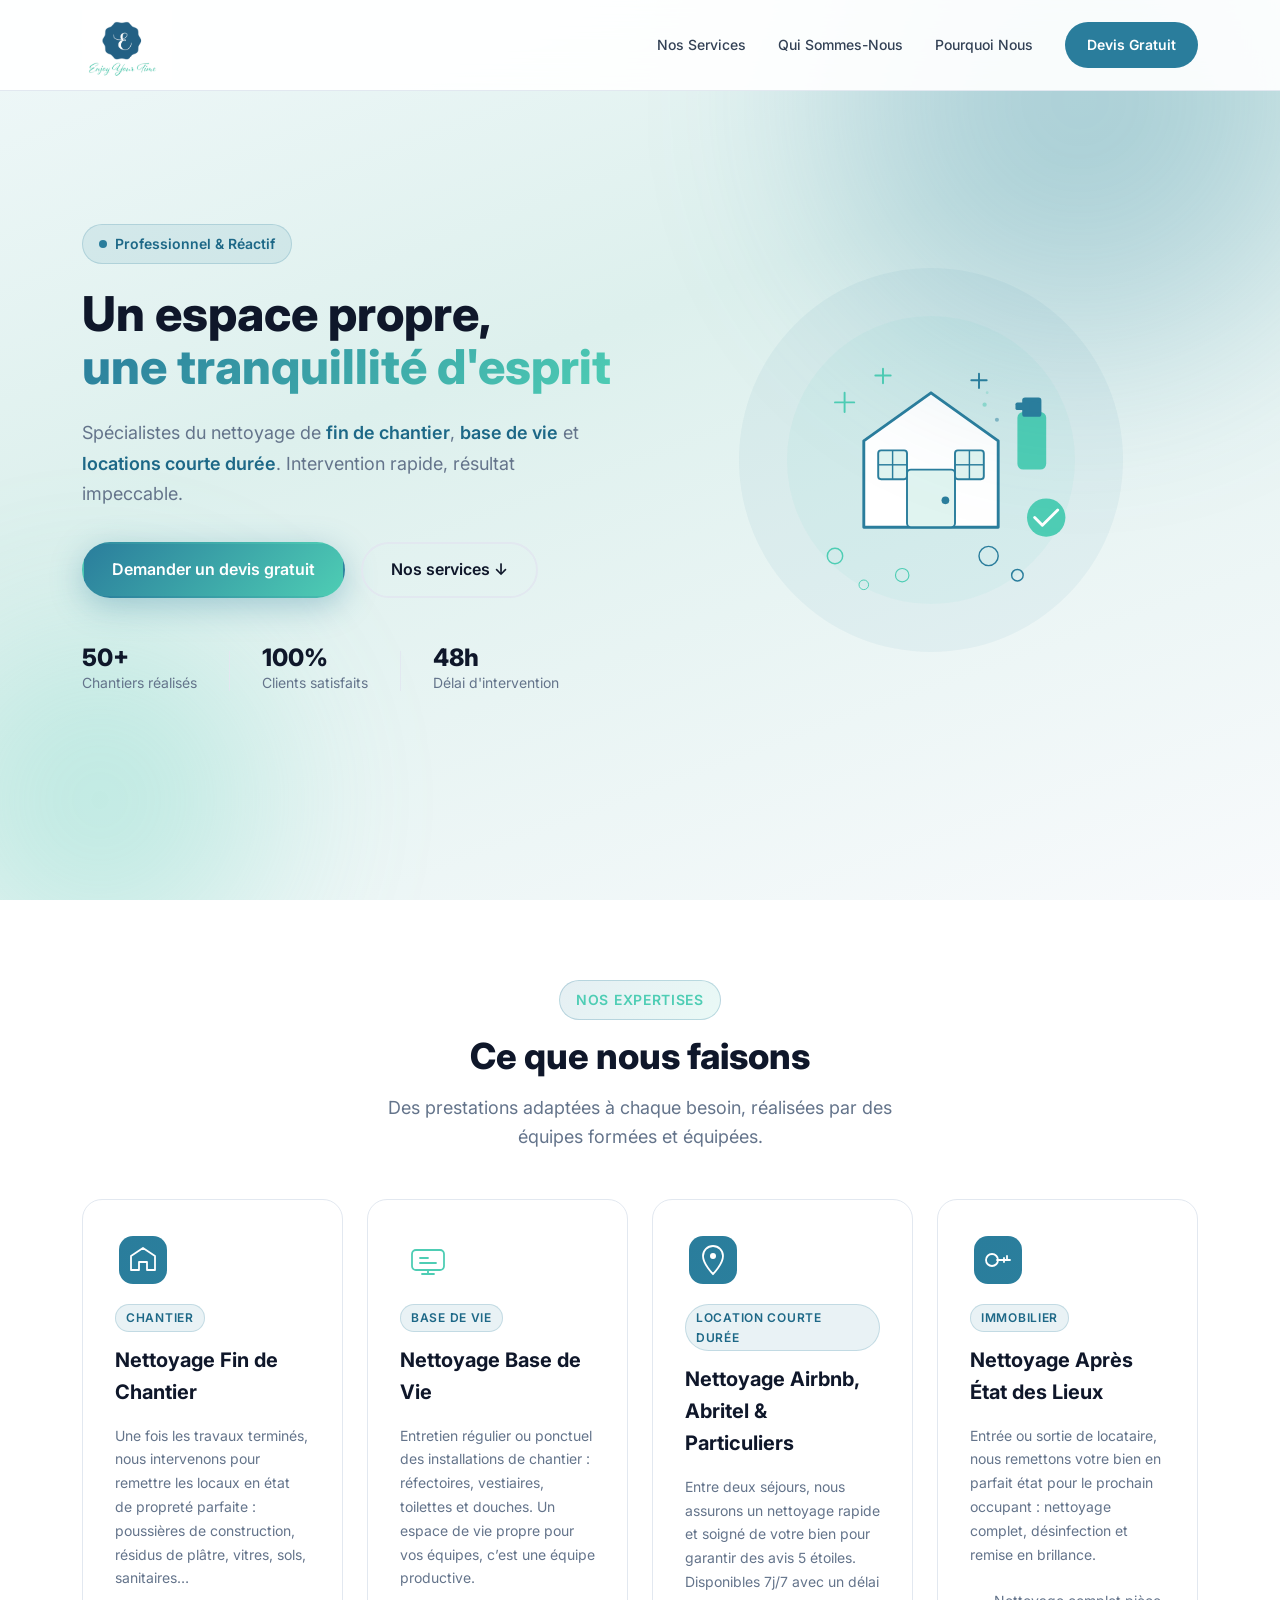
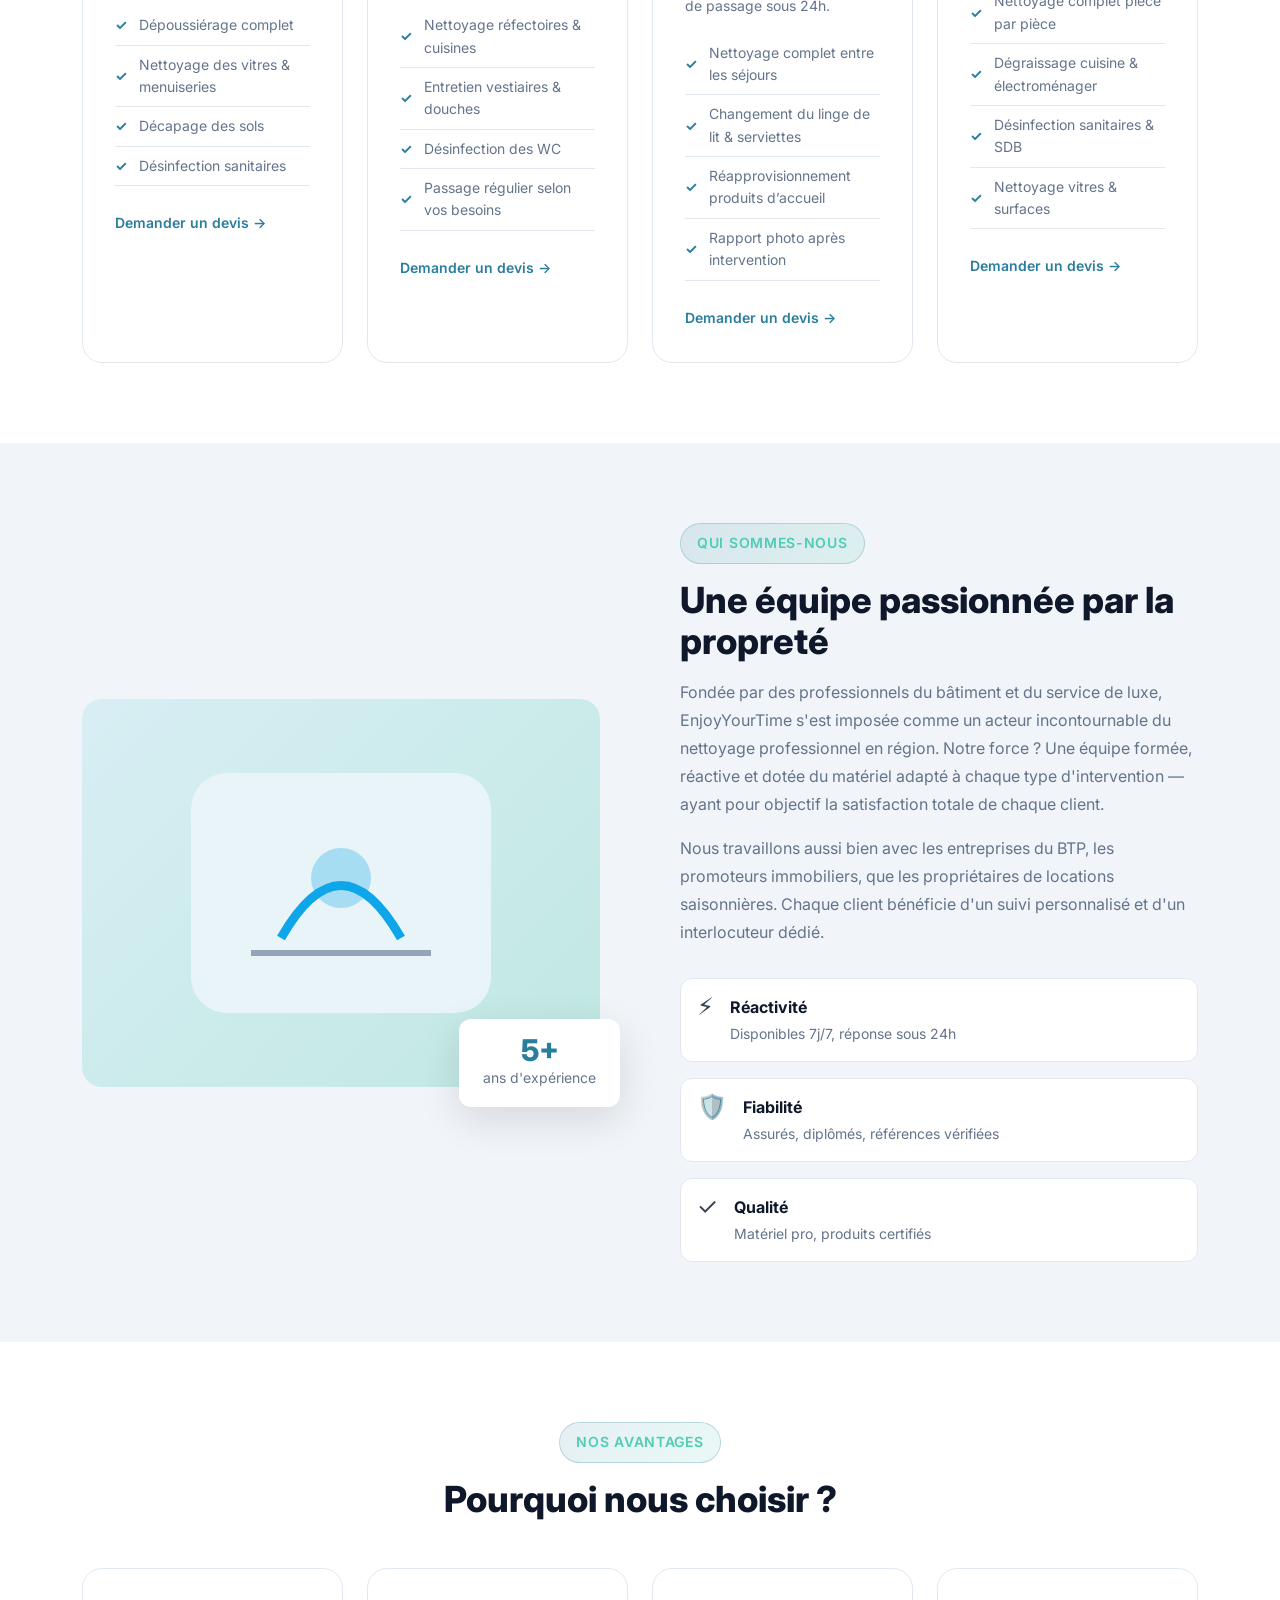
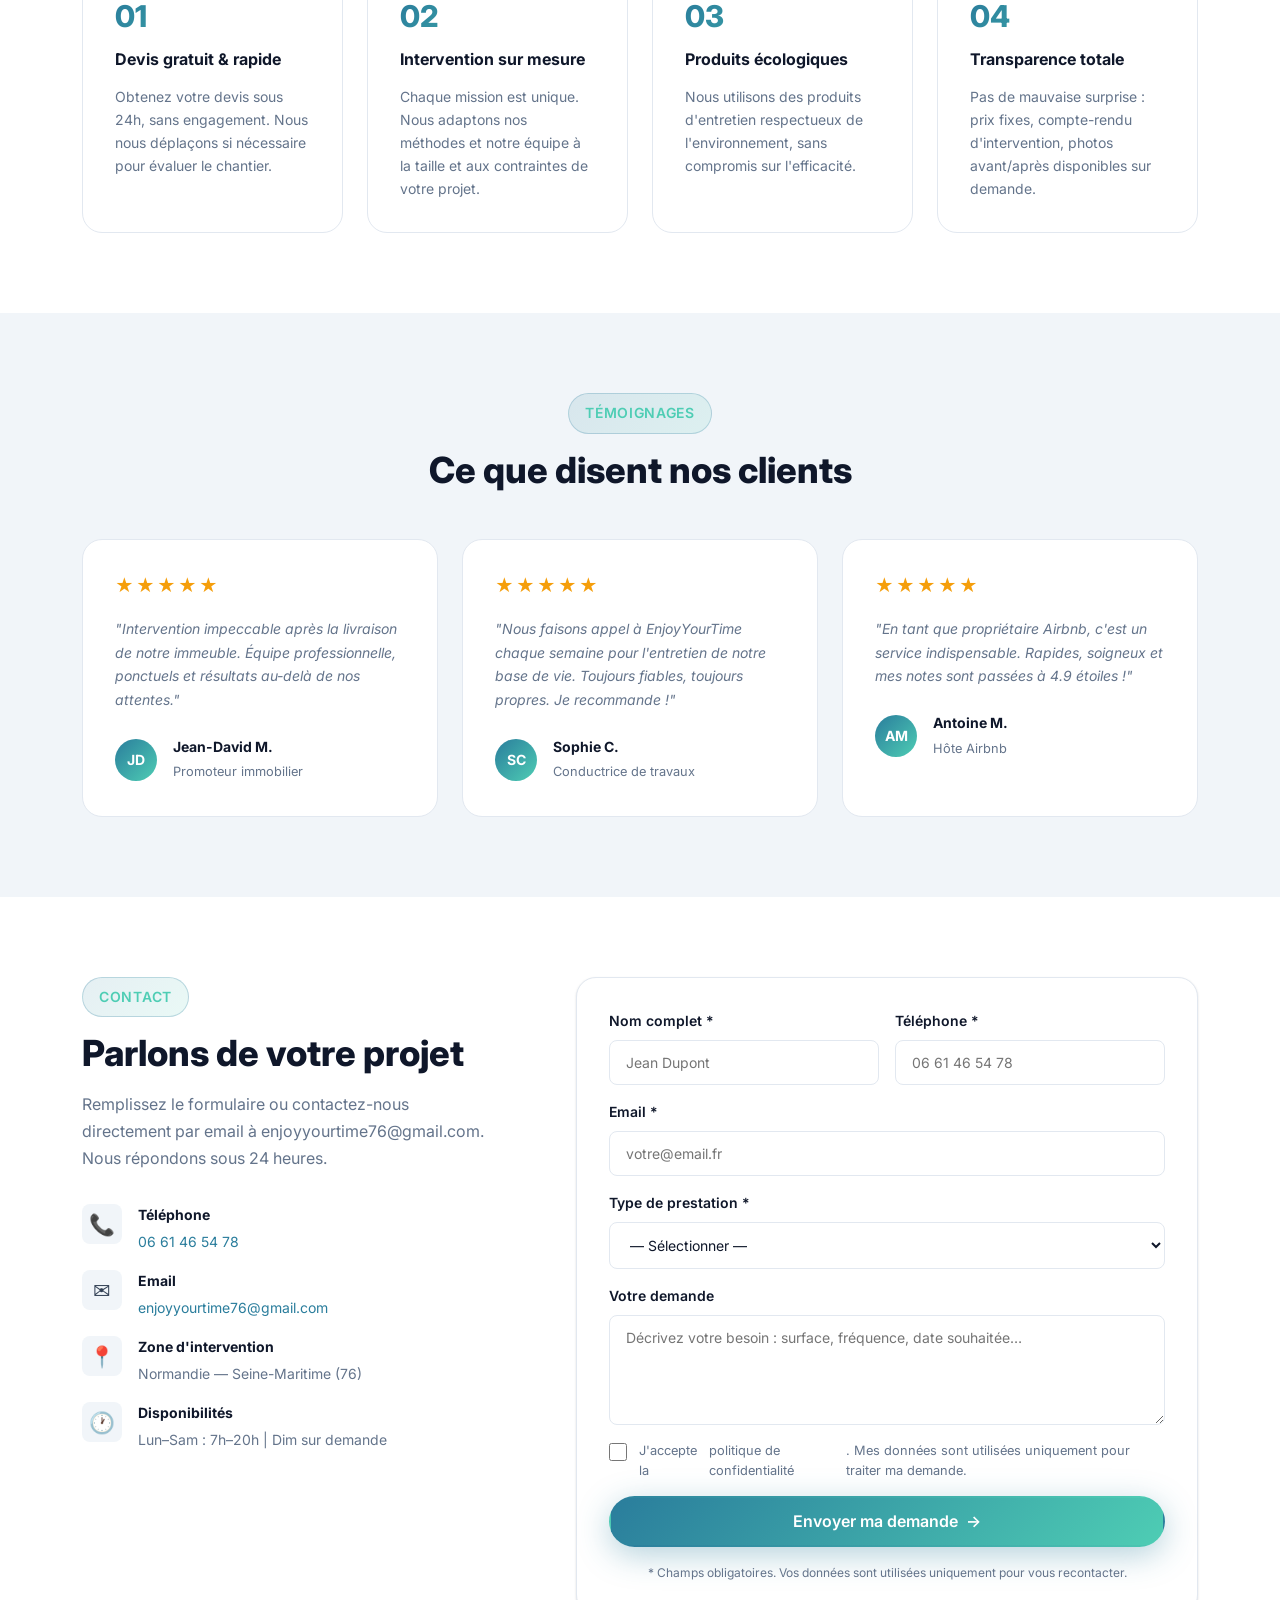
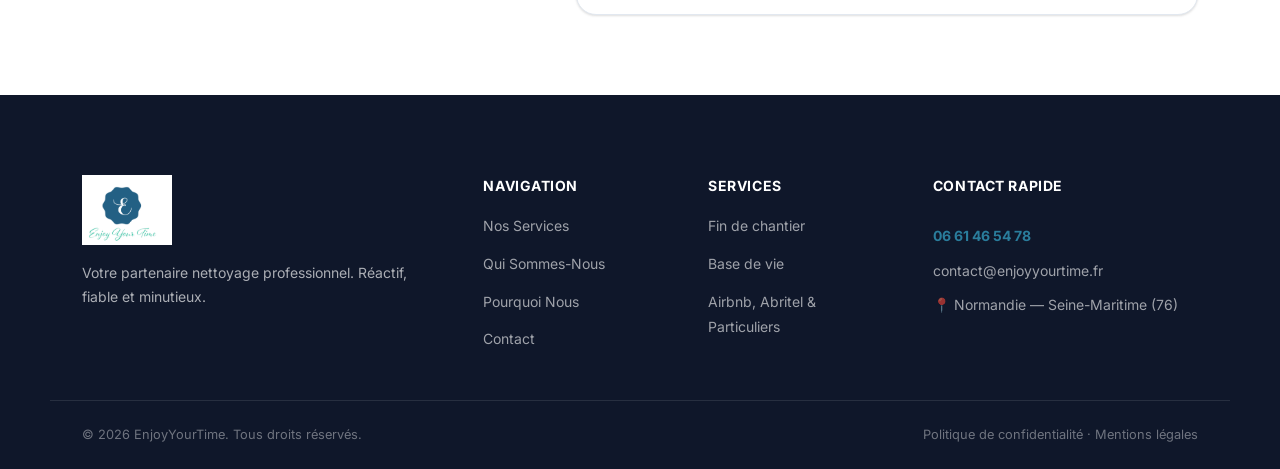
==== commit 3152e72f: "Add animated hero visual and grid layout Introduce a two-column hero grid and inline SVG illustratio" ====
--- a/index.html
+++ b/index.html
@@ -35,36 +35,115 @@
       <div class="hero__shape hero__shape--1"></div>
       <div class="hero__shape hero__shape--2"></div>
     </div>
-    <div class="container hero__content">
-      <div class="hero__badge">Professionnel & Réactif</div>
-      <h1 class="hero__title">
-        Un espace propre,<br />
-        <span class="gradient-text">une tranquillité d'esprit</span>
-      </h1>
-      <p class="hero__subtitle">
-        Spécialistes du nettoyage de <strong>fin de chantier</strong>, 
-        <strong>base de vie</strong> et <strong>locations courte durée</strong>. 
-        Intervention rapide, résultat impeccable.
-      </p>
-      <div class="hero__actions">
-        <a href="#contact" class="btn btn--primary">Demander un devis gratuit</a>
-        <a href="#services" class="btn btn--ghost">Nos services ↓</a>
-      </div>
-      <div class="hero__stats">
-        <div class="stat">
-          <span class="stat__number">50+</span>
-          <span class="stat__label">Chantiers réalisés</span>
-        </div>
-        <div class="stat__divider"></div>
-        <div class="stat">
-          <span class="stat__number">100%</span>
-          <span class="stat__label">Clients satisfaits</span>
-        </div>
-        <div class="stat__divider"></div>
-        <div class="stat">
-          <span class="stat__number">48h</span>
-          <span class="stat__label">Délai d'intervention</span>
-        </div>
+    <div class="container hero__grid">
+      <div class="hero__content">
+        <div class="hero__badge">Professionnel & Réactif</div>
+        <h1 class="hero__title">
+          Un espace propre,<br />
+          <span class="gradient-text">une tranquillité d'esprit</span>
+        </h1>
+        <p class="hero__subtitle">
+          Spécialistes du nettoyage de <strong>fin de chantier</strong>,
+          <strong>base de vie</strong> et <strong>locations courte durée</strong>.
+          Intervention rapide, résultat impeccable.
+        </p>
+        <div class="hero__actions">
+          <a href="#contact" class="btn btn--primary">Demander un devis gratuit</a>
+          <a href="#services" class="btn btn--ghost">Nos services ↓</a>
+        </div>
+        <div class="hero__stats">
+          <div class="stat">
+            <span class="stat__number">50+</span>
+            <span class="stat__label">Chantiers réalisés</span>
+          </div>
+          <div class="stat__divider"></div>
+          <div class="stat">
+            <span class="stat__number">100%</span>
+            <span class="stat__label">Clients satisfaits</span>
+          </div>
+          <div class="stat__divider"></div>
+          <div class="stat">
+            <span class="stat__number">48h</span>
+            <span class="stat__label">Délai d'intervention</span>
+          </div>
+        </div>
+      </div>
+
+      <div class="hero__visual">
+        <svg viewBox="0 0 500 500" xmlns="http://www.w3.org/2000/svg" class="hero__animation">
+          <!-- Cercle de fond -->
+          <circle cx="250" cy="250" r="200" fill="rgba(42,125,156,0.06)" />
+          <circle cx="250" cy="250" r="150" fill="rgba(78,205,180,0.06)" />
+
+          <!-- Maison propre -->
+          <g class="anim-house">
+            <path d="M180 320 L180 230 L250 180 L320 230 L320 320 Z" fill="white" stroke="#2a7d9c" stroke-width="3" stroke-linejoin="round"/>
+            <rect x="225" y="260" width="50" height="60" rx="4" fill="#e0f4f0" stroke="#2a7d9c" stroke-width="2"/>
+            <circle cx="265" cy="292" r="4" fill="#2a7d9c"/>
+            <rect x="195" y="240" width="30" height="30" rx="3" fill="#e0f4f0" stroke="#2a7d9c" stroke-width="2"/>
+            <rect x="275" y="240" width="30" height="30" rx="3" fill="#e0f4f0" stroke="#2a7d9c" stroke-width="2"/>
+            <line x1="210" y1="240" x2="210" y2="270" stroke="#2a7d9c" stroke-width="1.5"/>
+            <line x1="195" y1="255" x2="225" y2="255" stroke="#2a7d9c" stroke-width="1.5"/>
+            <line x1="290" y1="240" x2="290" y2="270" stroke="#2a7d9c" stroke-width="1.5"/>
+            <line x1="275" y1="255" x2="305" y2="255" stroke="#2a7d9c" stroke-width="1.5"/>
+          </g>
+
+          <!-- Spray nettoyant -->
+          <g class="anim-spray">
+            <rect x="340" y="200" width="30" height="60" rx="6" fill="#4ecdb4"/>
+            <rect x="345" y="185" width="20" height="20" rx="3" fill="#2a7d9c"/>
+            <rect x="338" y="190" width="15" height="8" rx="2" fill="#2a7d9c"/>
+          </g>
+
+          <!-- Gouttelettes du spray -->
+          <g class="anim-drops">
+            <circle cx="325" cy="200" r="3" fill="#4ecdb4" opacity="0.8">
+              <animate attributeName="cx" values="325;300;280" dur="2s" repeatCount="indefinite"/>
+              <animate attributeName="cy" values="200;190;195" dur="2s" repeatCount="indefinite"/>
+              <animate attributeName="opacity" values="0.8;0.4;0" dur="2s" repeatCount="indefinite"/>
+              <animate attributeName="r" values="3;2;1" dur="2s" repeatCount="indefinite"/>
+            </circle>
+            <circle cx="328" cy="210" r="2.5" fill="#2a7d9c" opacity="0.6">
+              <animate attributeName="cx" values="328;305;285" dur="2.3s" repeatCount="indefinite"/>
+              <animate attributeName="cy" values="210;205;215" dur="2.3s" repeatCount="indefinite"/>
+              <animate attributeName="opacity" values="0.6;0.3;0" dur="2.3s" repeatCount="indefinite"/>
+              <animate attributeName="r" values="2.5;1.5;0.5" dur="2.3s" repeatCount="indefinite"/>
+            </circle>
+            <circle cx="330" cy="195" r="2" fill="#4ecdb4" opacity="0.7">
+              <animate attributeName="cx" values="330;310;290" dur="1.8s" repeatCount="indefinite"/>
+              <animate attributeName="cy" values="195;180;178" dur="1.8s" repeatCount="indefinite"/>
+              <animate attributeName="opacity" values="0.7;0.3;0" dur="1.8s" repeatCount="indefinite"/>
+              <animate attributeName="r" values="2;1.5;0.5" dur="1.8s" repeatCount="indefinite"/>
+            </circle>
+          </g>
+
+          <!-- Étoiles de propreté / brillance -->
+          <g class="anim-sparkle sparkle-1">
+            <line x1="160" y1="180" x2="160" y2="200" stroke="#4ecdb4" stroke-width="2" stroke-linecap="round"/>
+            <line x1="150" y1="190" x2="170" y2="190" stroke="#4ecdb4" stroke-width="2" stroke-linecap="round"/>
+          </g>
+          <g class="anim-sparkle sparkle-2">
+            <line x1="300" y1="160" x2="300" y2="175" stroke="#2a7d9c" stroke-width="2" stroke-linecap="round"/>
+            <line x1="292" y1="167" x2="308" y2="167" stroke="#2a7d9c" stroke-width="2" stroke-linecap="round"/>
+          </g>
+          <g class="anim-sparkle sparkle-3">
+            <line x1="200" y1="155" x2="200" y2="170" stroke="#4ecdb4" stroke-width="2" stroke-linecap="round"/>
+            <line x1="192" y1="162" x2="208" y2="162" stroke="#4ecdb4" stroke-width="2" stroke-linecap="round"/>
+          </g>
+
+          <!-- Bulles flottantes -->
+          <circle cx="150" cy="350" r="8" fill="none" stroke="#4ecdb4" stroke-width="1.5" class="anim-bubble bubble-1"/>
+          <circle cx="340" cy="370" r="6" fill="none" stroke="#2a7d9c" stroke-width="1.5" class="anim-bubble bubble-2"/>
+          <circle cx="180" cy="380" r="5" fill="none" stroke="#4ecdb4" stroke-width="1" class="anim-bubble bubble-3"/>
+          <circle cx="310" cy="350" r="10" fill="none" stroke="#2a7d9c" stroke-width="1.5" class="anim-bubble bubble-4"/>
+          <circle cx="220" cy="370" r="7" fill="none" stroke="#4ecdb4" stroke-width="1.2" class="anim-bubble bubble-5"/>
+
+          <!-- Checkmark de validation -->
+          <g class="anim-check">
+            <circle cx="370" cy="310" r="20" fill="#4ecdb4"/>
+            <path d="M358 310 L366 318 L382 302" stroke="white" stroke-width="3" stroke-linecap="round" stroke-linejoin="round" fill="none"/>
+          </g>
+        </svg>
       </div>
     </div>
   </section>
--- a/css/style.css
+++ b/css/style.css
@@ -321,10 +321,90 @@
   left: -100px;
 }
 
+.hero__grid {
+  display: grid;
+  grid-template-columns: 1fr 1fr;
+  align-items: center;
+  gap: var(--space-2xl);
+}
+
 .hero__content {
   position: relative;
   z-index: 1;
-  max-width: 780px;
+}
+
+.hero__visual {
+  display: flex;
+  align-items: center;
+  justify-content: center;
+}
+
+.hero__animation {
+  width: 100%;
+  max-width: 480px;
+  height: auto;
+}
+
+/* Animations hero */
+.anim-house {
+  animation: floatSoft 4s ease-in-out infinite;
+}
+
+@keyframes floatSoft {
+  0%, 100% { transform: translateY(0); }
+  50% { transform: translateY(-8px); }
+}
+
+.anim-spray {
+  animation: sprayPump 3s ease-in-out infinite;
+  transform-origin: 355px 210px;
+}
+
+@keyframes sprayPump {
+  0%, 70%, 100% { transform: rotate(0deg); }
+  75% { transform: rotate(-8deg); }
+  80% { transform: rotate(0deg); }
+  85% { transform: rotate(-5deg); }
+  90% { transform: rotate(0deg); }
+}
+
+.anim-sparkle {
+  animation: sparkle 2s ease-in-out infinite;
+}
+
+.sparkle-1 { animation-delay: 0s; }
+.sparkle-2 { animation-delay: 0.7s; }
+.sparkle-3 { animation-delay: 1.4s; }
+
+@keyframes sparkle {
+  0%, 100% { opacity: 0.3; transform: scale(0.8); }
+  50% { opacity: 1; transform: scale(1.2); }
+}
+
+.anim-bubble {
+  animation: bubbleUp 4s ease-in-out infinite;
+}
+
+.bubble-1 { animation-delay: 0s; }
+.bubble-2 { animation-delay: 0.8s; }
+.bubble-3 { animation-delay: 1.6s; }
+.bubble-4 { animation-delay: 2.4s; }
+.bubble-5 { animation-delay: 3.2s; }
+
+@keyframes bubbleUp {
+  0% { transform: translateY(0) scale(1); opacity: 0.6; }
+  50% { opacity: 0.9; }
+  100% { transform: translateY(-80px) scale(0.5); opacity: 0; }
+}
+
+.anim-check {
+  animation: popIn 3s ease-in-out infinite;
+}
+
+@keyframes popIn {
+  0%, 60%, 100% { transform: scale(1); opacity: 1; }
+  65% { transform: scale(1.15); }
+  70% { transform: scale(1); }
 }
 
 .hero__badge {
@@ -1063,6 +1143,10 @@
 
 /* Tablette */
 @media (max-width: 1024px) {
+  .hero__animation {
+    max-width: 360px;
+  }
+
   .why__grid {
     grid-template-columns: repeat(3, 1fr);
   }
@@ -1078,6 +1162,14 @@
     grid-template-columns: repeat(2, 1fr);
     max-width: 760px;
     margin: 0 auto;
+  }
+
+  .hero__grid {
+    grid-template-columns: 1fr;
+  }
+
+  .hero__visual {
+    display: none;
   }
 
   .about__grid {
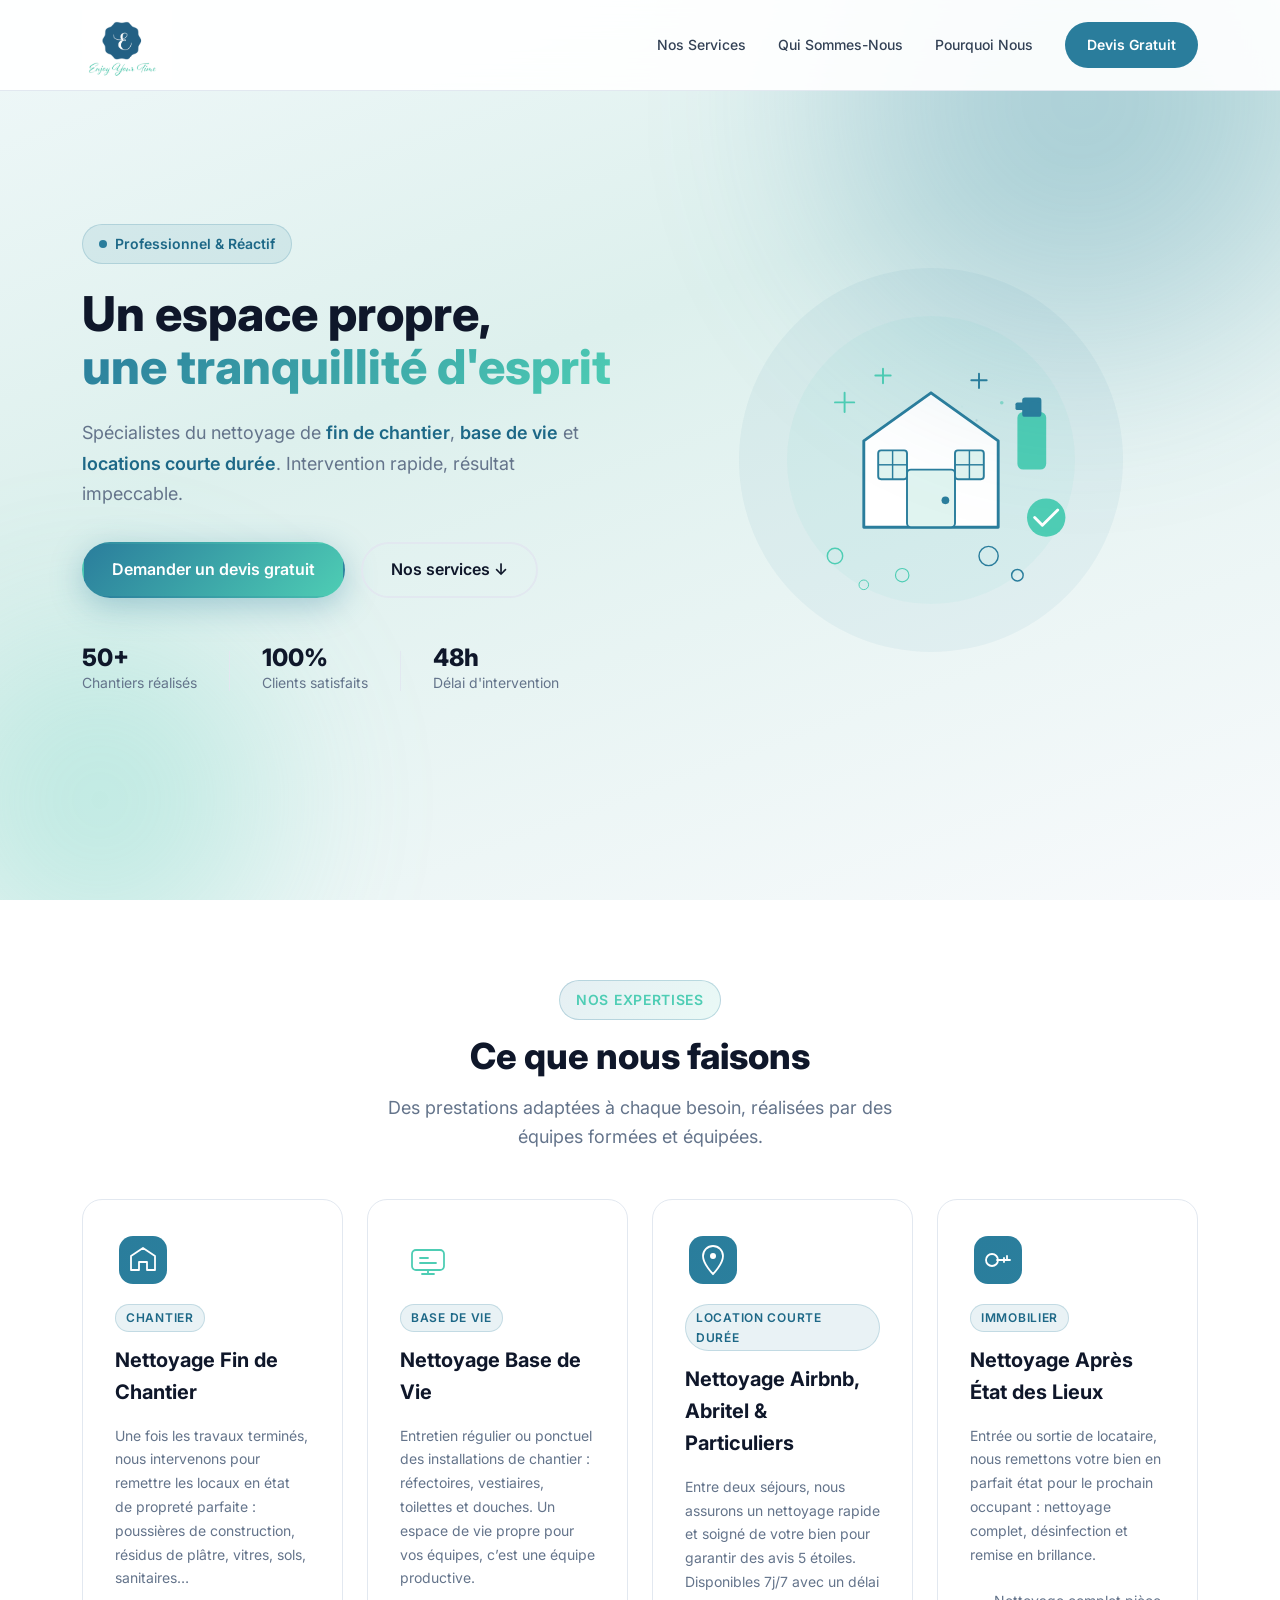
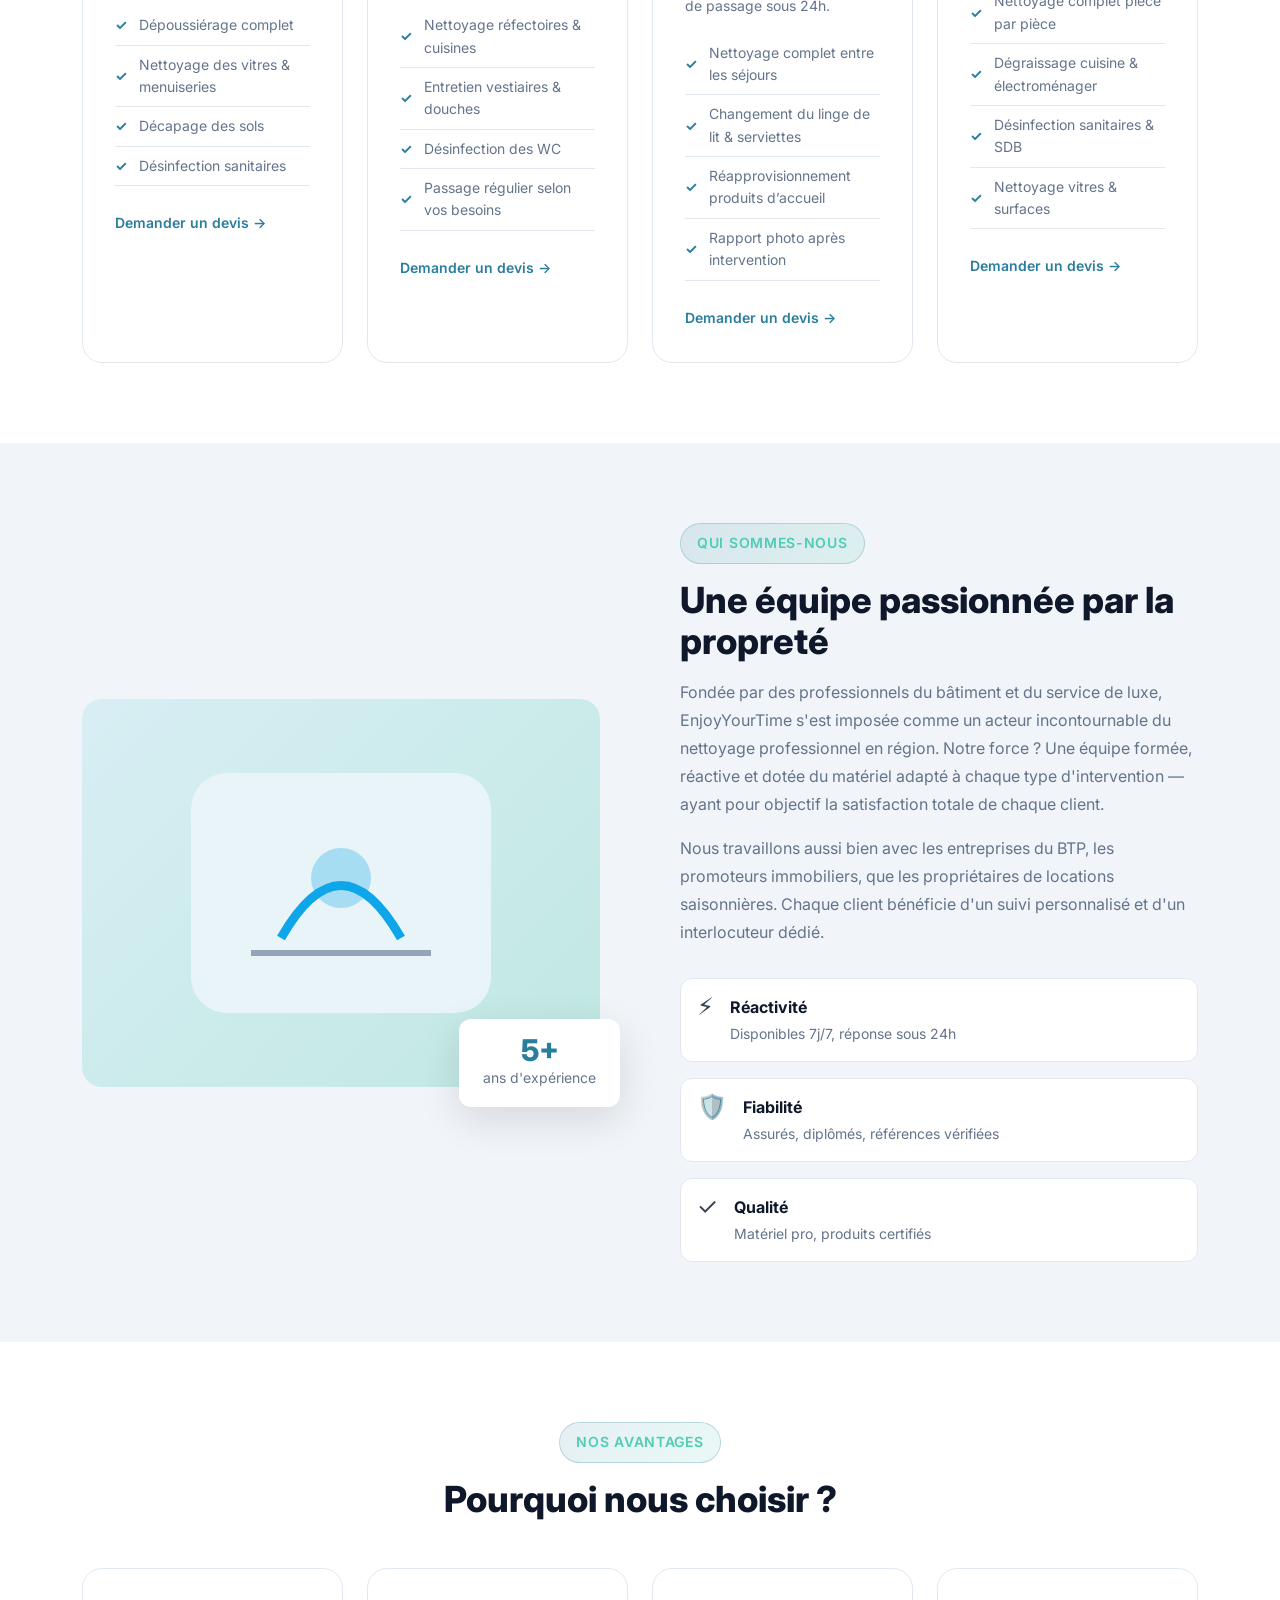
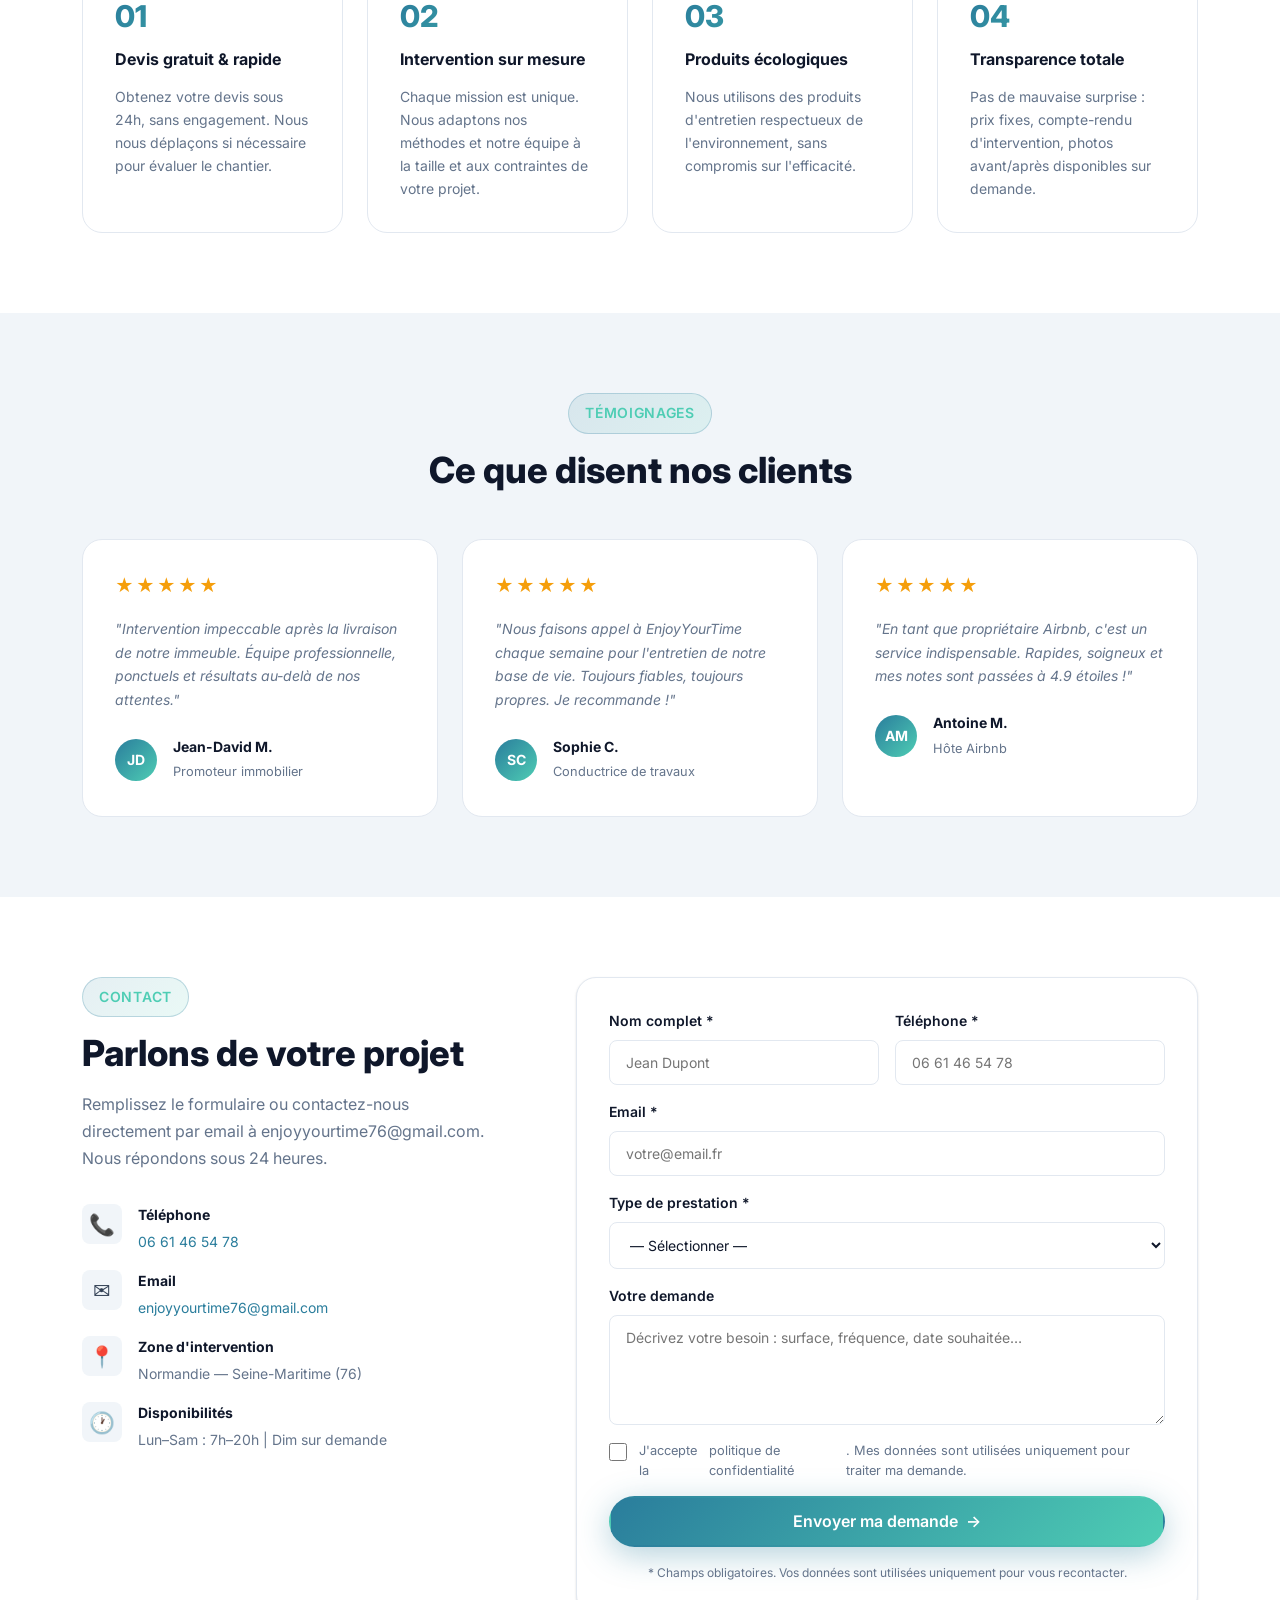
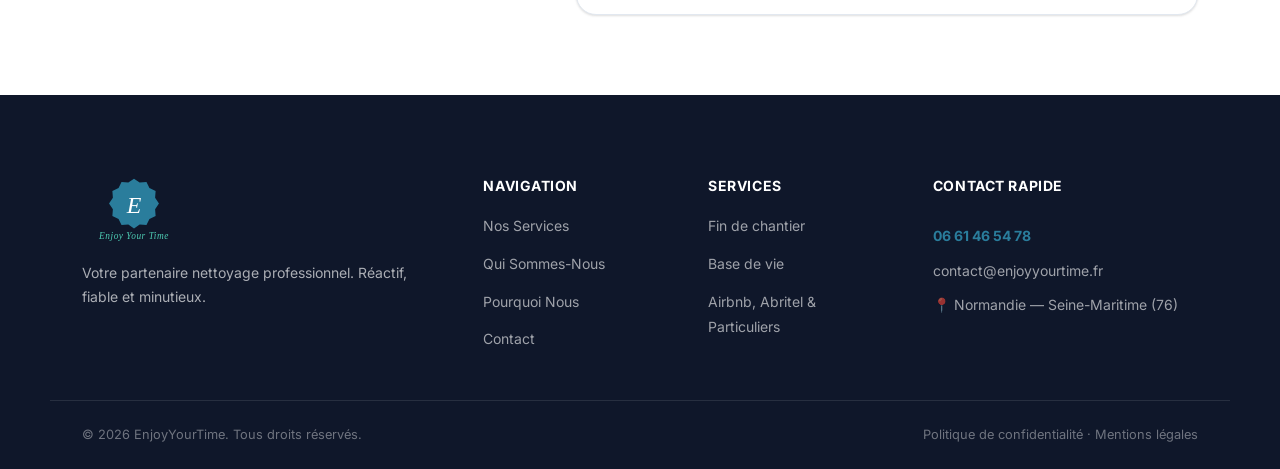
==== commit 5a3c19f4: "Use SVG logo and set footer logo height Replace the PNG footer logo with an SVG (images/logo.svg) fo" ====
--- a/index.html
+++ b/index.html
@@ -487,7 +487,7 @@
     <div class="container footer__grid">
       <div class="footer__brand">
         <a href="#" class="nav__logo">
-          <img src="images/logo.png" alt="Enjoy Your Time" class="nav__logo-img">
+          <img src="images/logo.svg" alt="Enjoy Your Time" class="nav__logo-img">
         </a>
         <p>Votre partenaire nettoyage professionnel. Réactif, fiable et minutieux.</p>
       </div>      <div class="footer__links">
--- a/css/style.css
+++ b/css/style.css
@@ -1046,6 +1046,10 @@
 .footer__brand .nav__logo {
   color: var(--color-white);
   margin-bottom: var(--space-md);
+}
+
+.footer__brand .nav__logo-img {
+  height: 70px;
 }
 
 .footer__brand p {
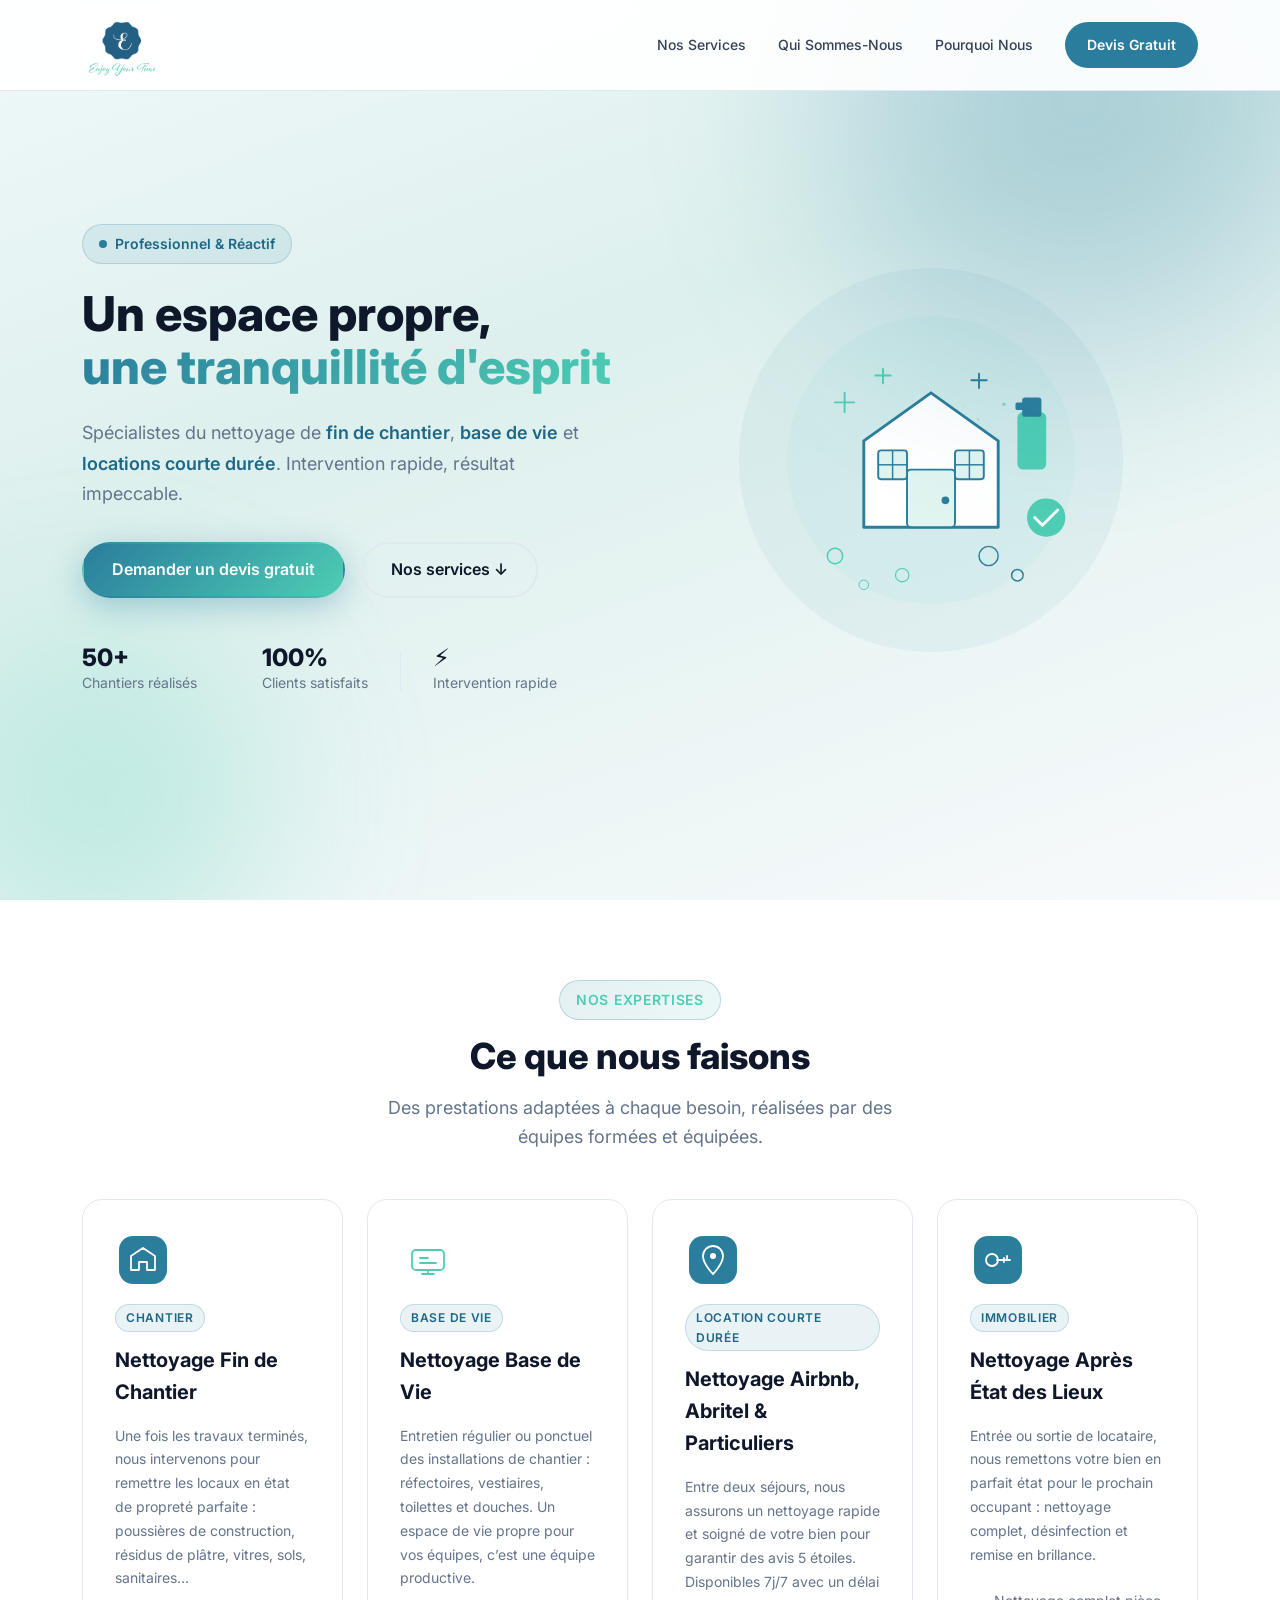
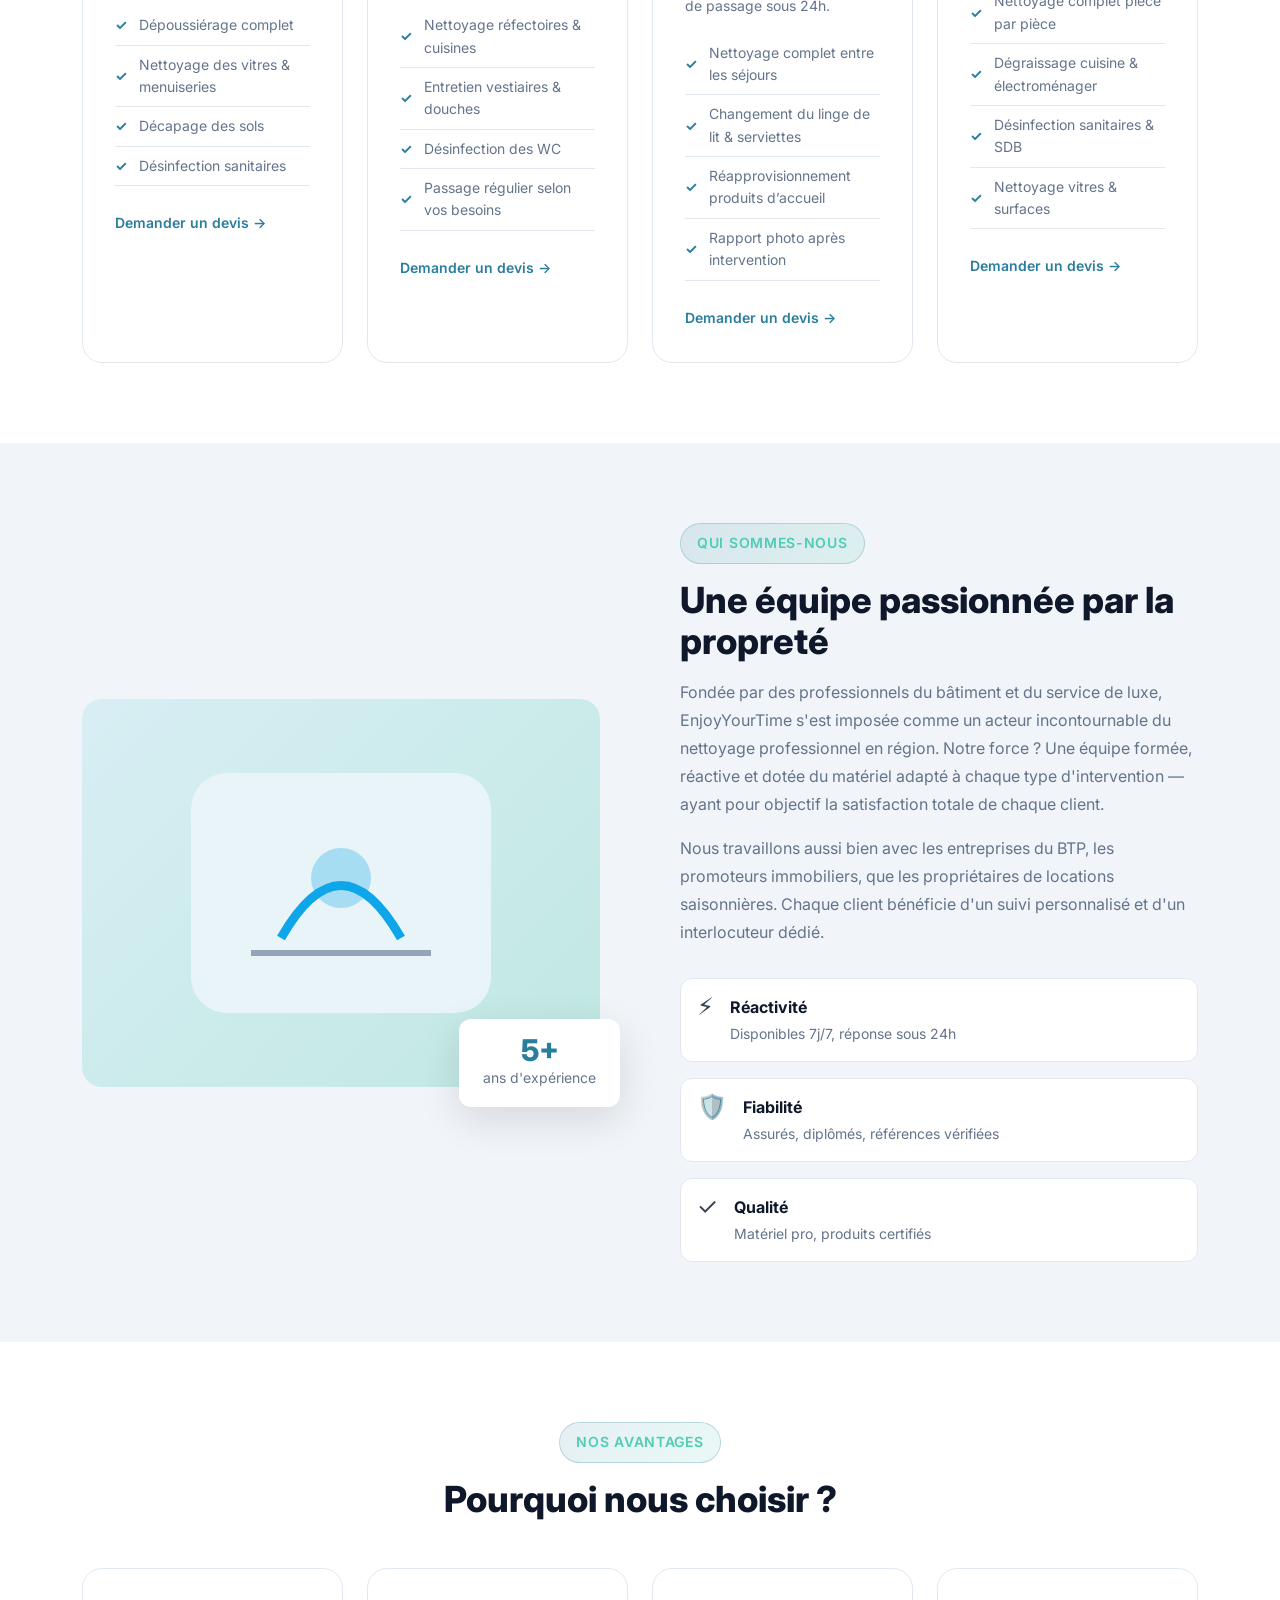
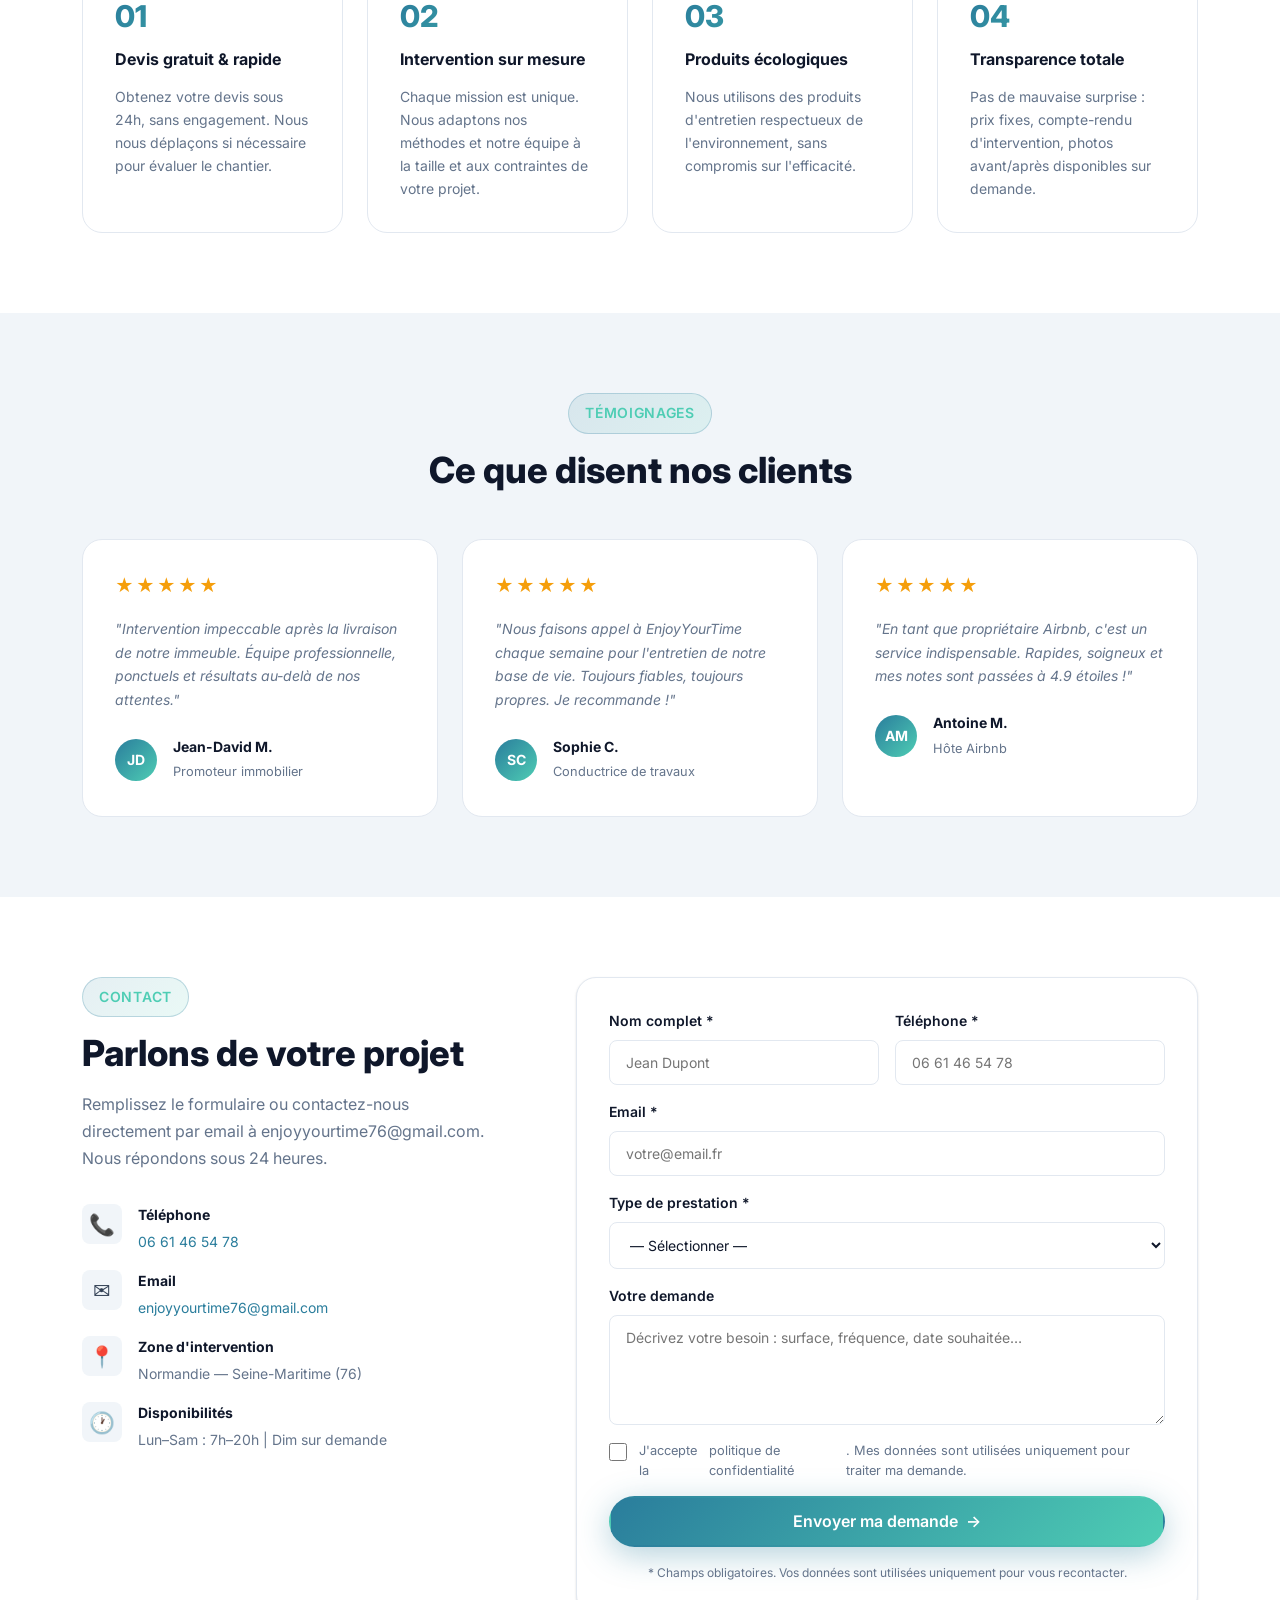
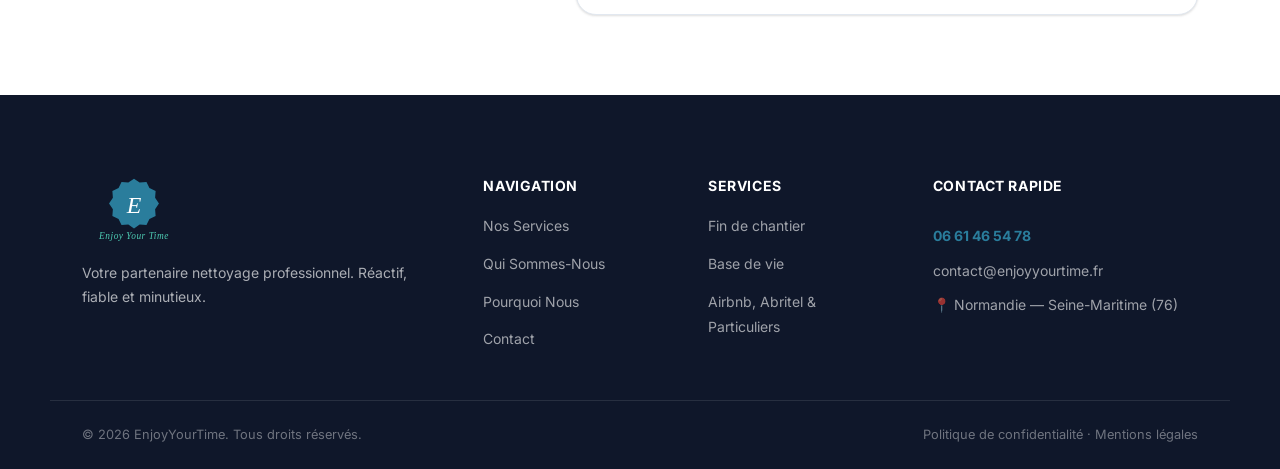
==== commit 14cc1dab: "Update index.html" ====
--- a/index.html
+++ b/index.html
@@ -63,8 +63,8 @@
           </div>
           <div class="stat__divider"></div>
           <div class="stat">
-            <span class="stat__number">48h</span>
-            <span class="stat__label">Délai d'intervention</span>
+            <span class="stat__number">⚡</span>
+            <span class="stat__label">Intervention rapide</span>
           </div>
         </div>
       </div>
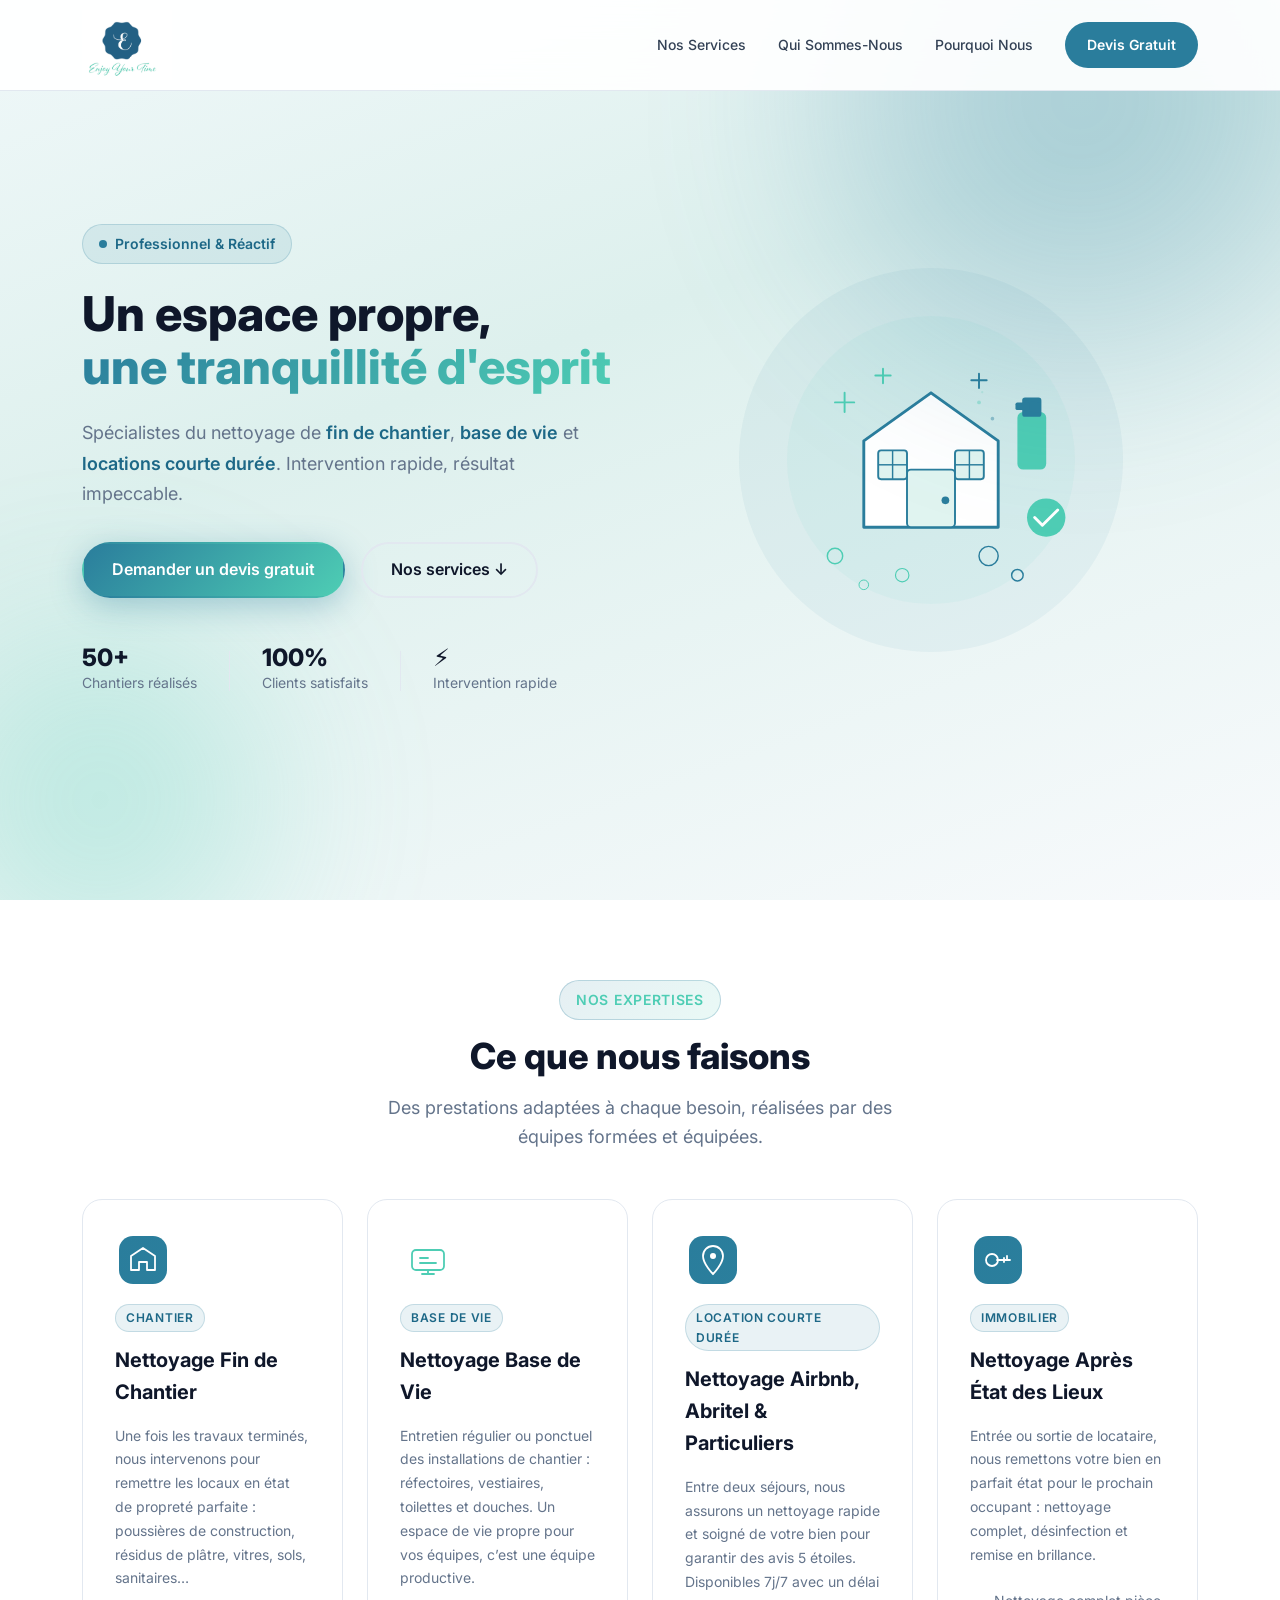
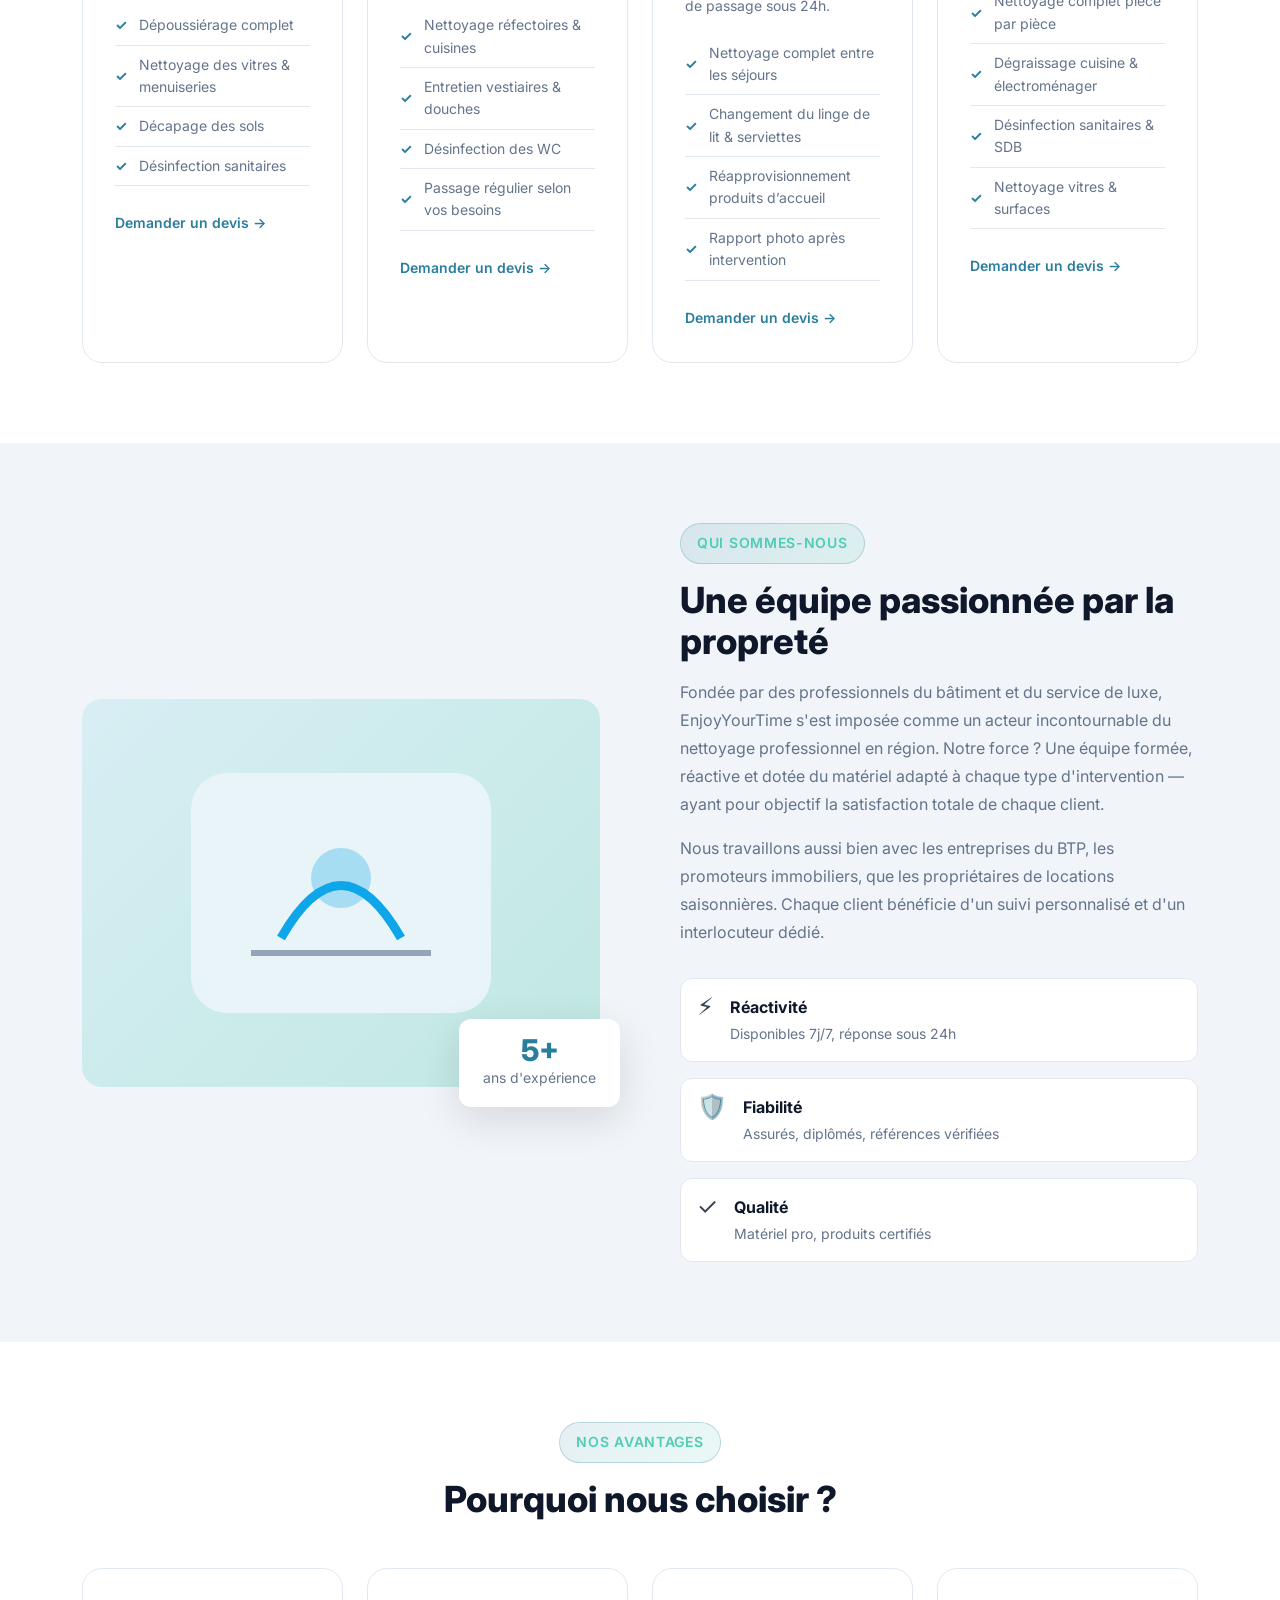
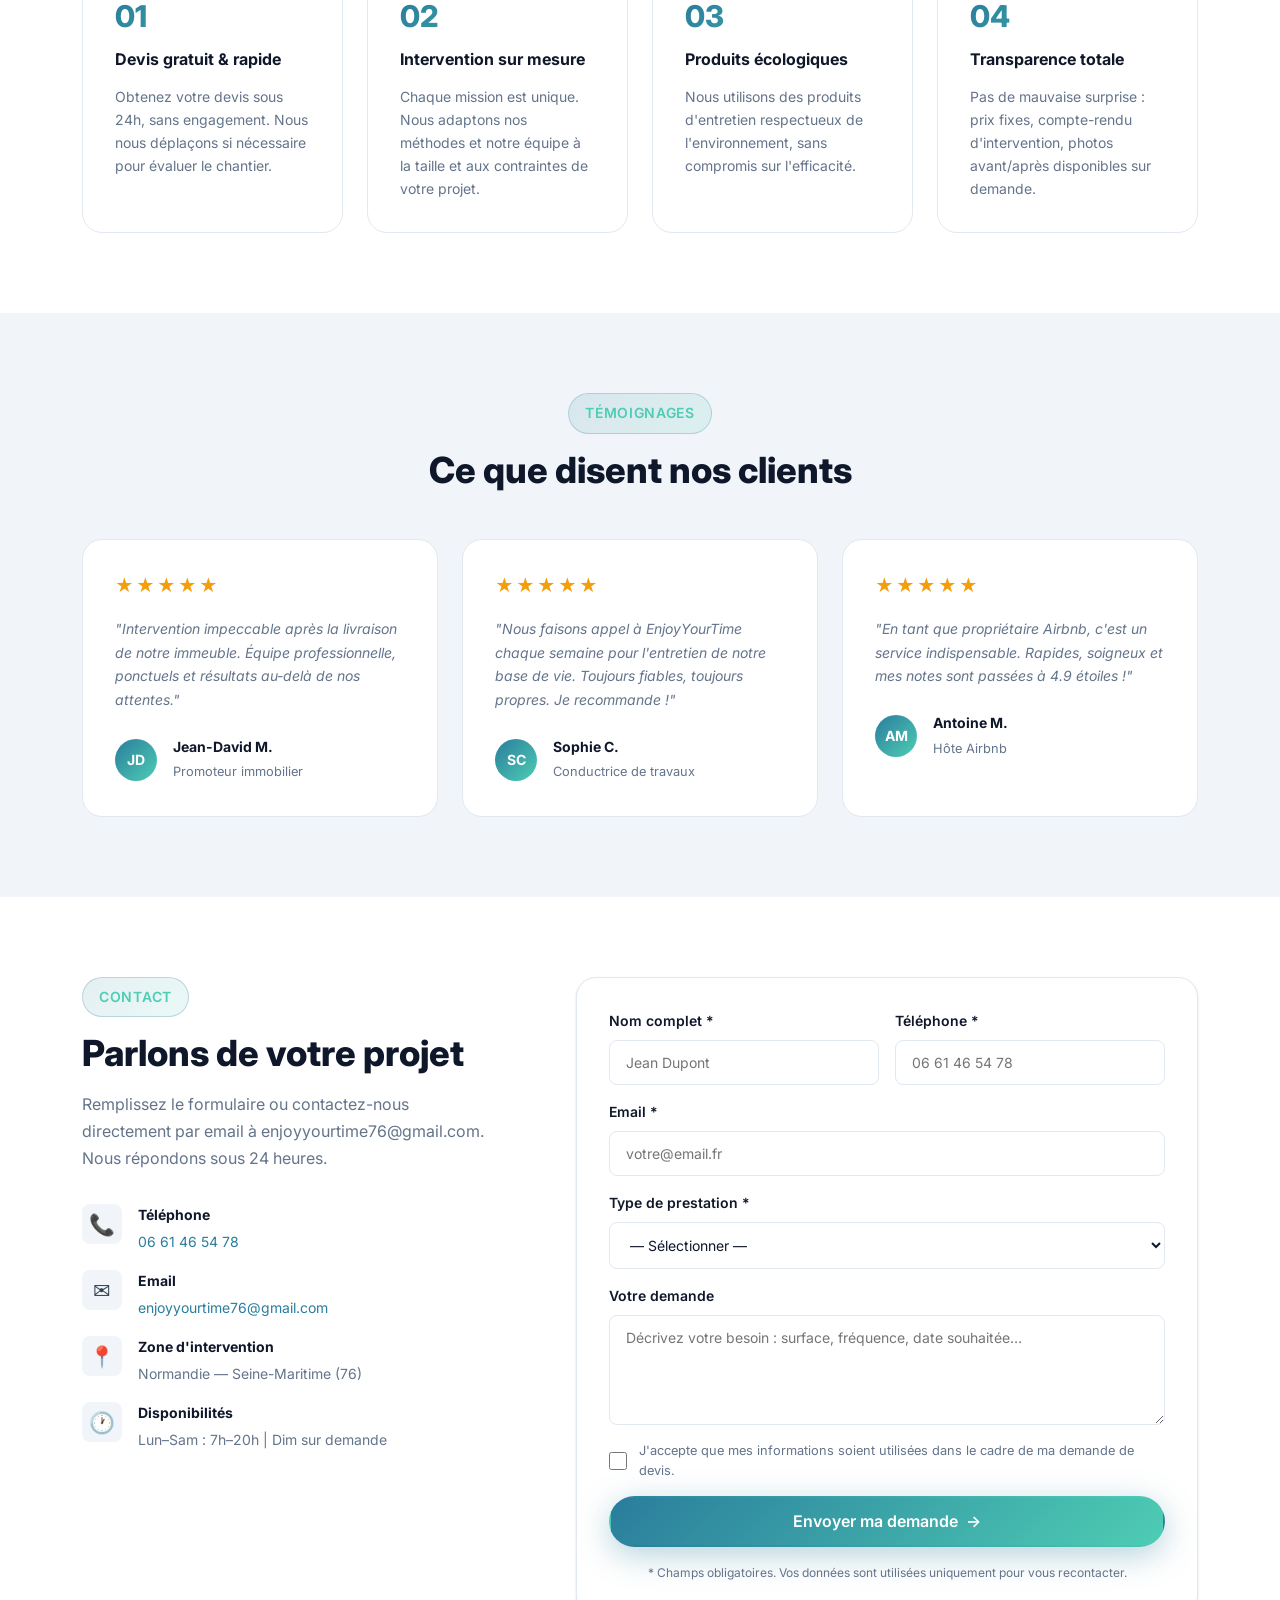
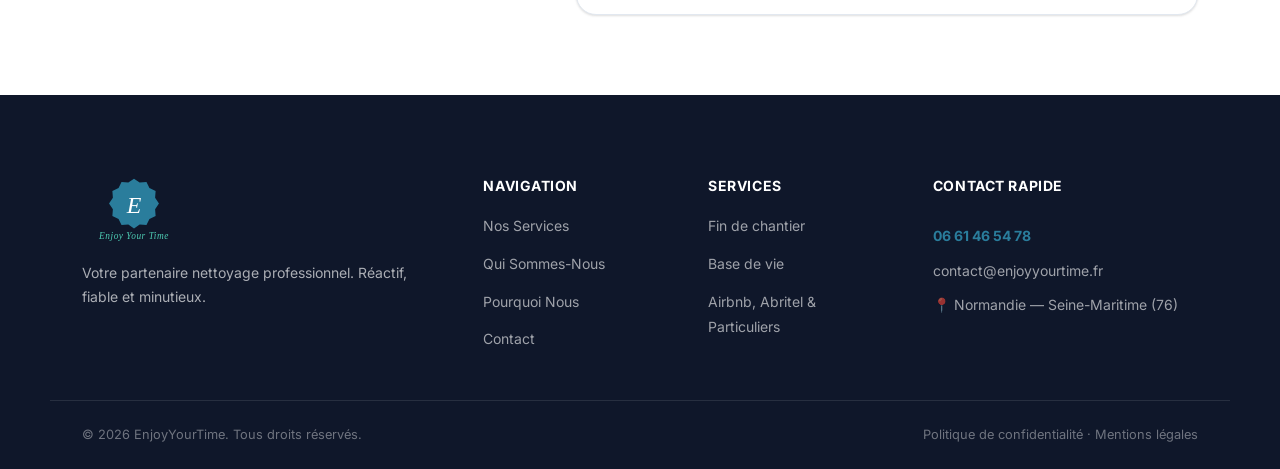
==== commit 06b199b0: "Update index.html" ====
--- a/index.html
+++ b/index.html
@@ -467,7 +467,7 @@
         <div class="form__group form__checkbox">
           <label>
             <input type="checkbox" name="rgpd" required />
-            J'accepte la <a href="politique-confidentialite.html" target="_blank">politique de confidentialité</a>. Mes données sont utilisées uniquement pour traiter ma demande.
+            J'accepte que mes informations soient utilisées dans le cadre de ma demande de devis.
           </label>
         </div>
         <button type="submit" class="btn btn--primary btn--full">
--- a/css/style.css
+++ b/css/style.css
@@ -985,13 +985,12 @@
 
 .form__checkbox {
   flex-direction: row;
-  align-items: flex-start;
-  gap: var(--space-sm);
+  align-items: center;
 }
 
 .form__checkbox label {
   display: flex;
-  align-items: flex-start;
+  align-items: center;
   gap: var(--space-sm);
   font-size: 0.8rem;
   font-weight: 400;
@@ -1004,7 +1003,7 @@
   width: 18px;
   height: 18px;
   min-width: 18px;
-  margin-top: 2px;
+  flex-shrink: 0;
   accent-color: var(--color-primary);
   cursor: pointer;
 }
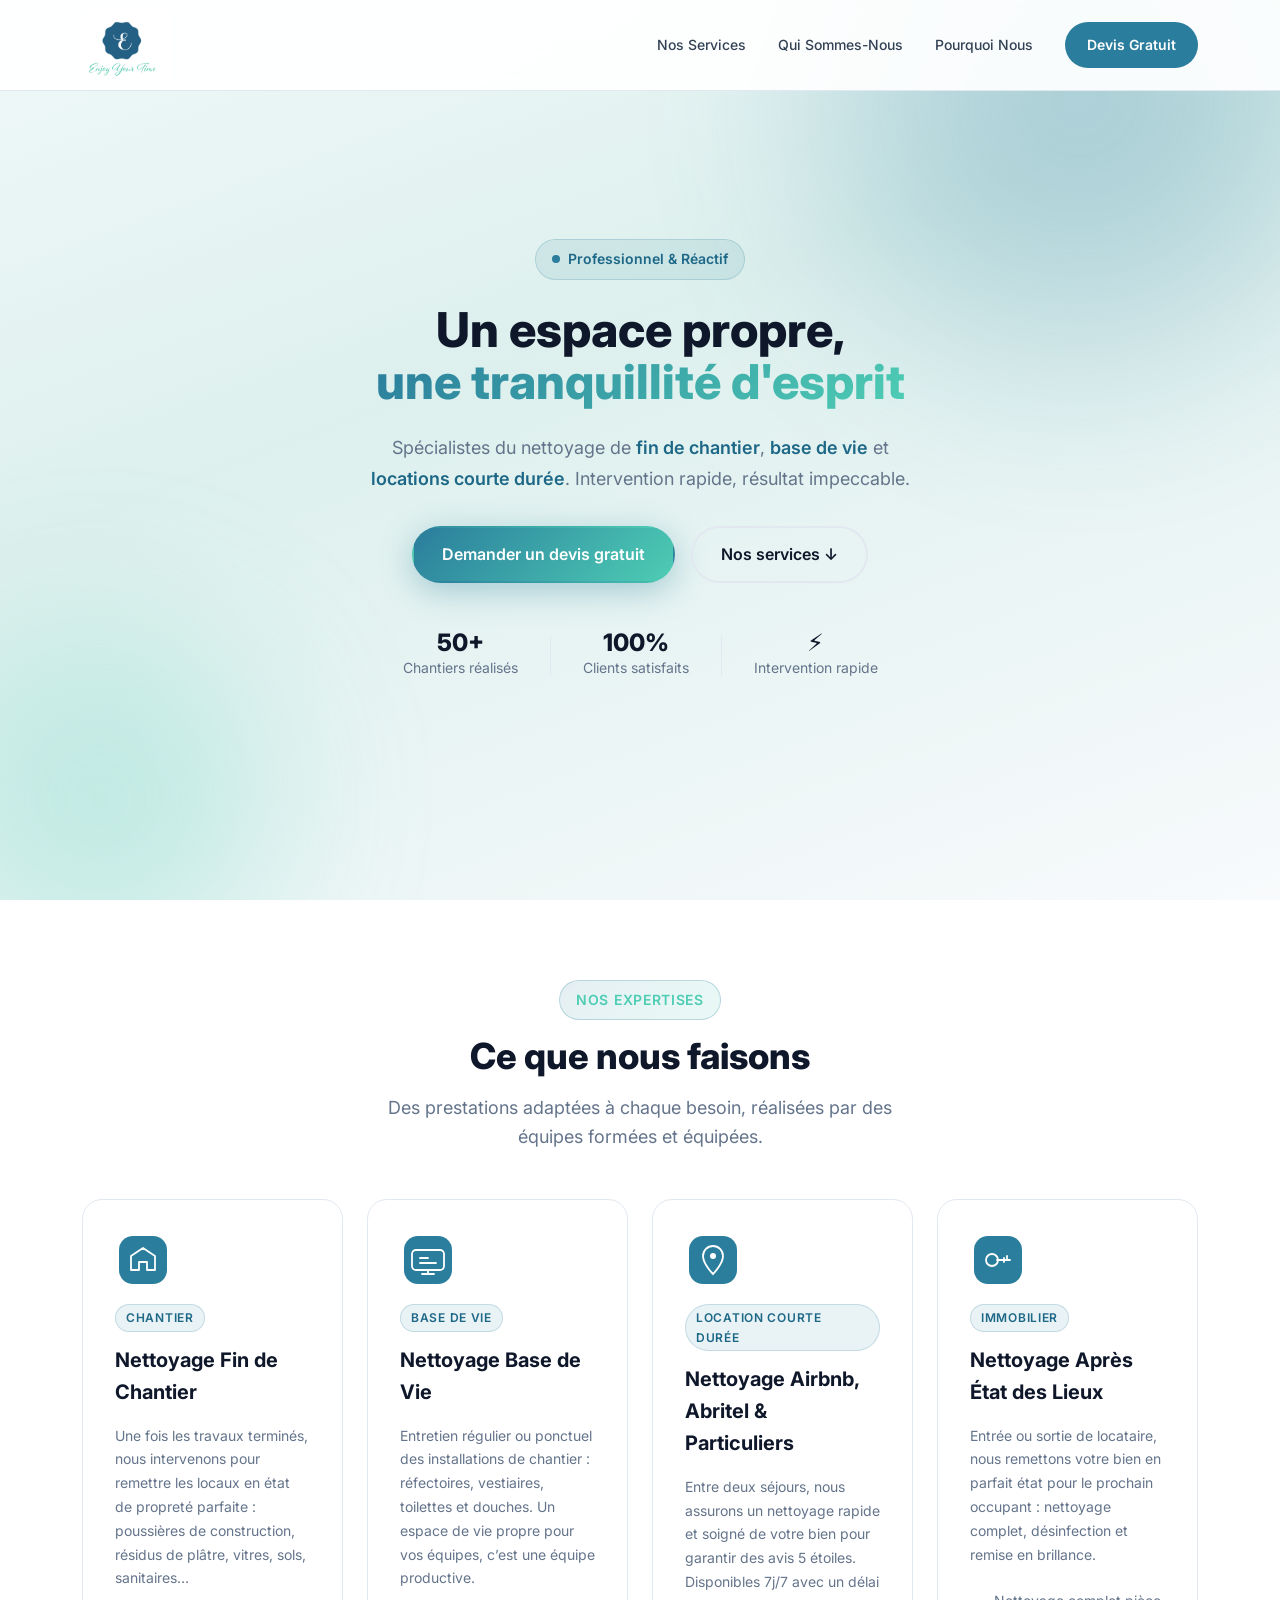
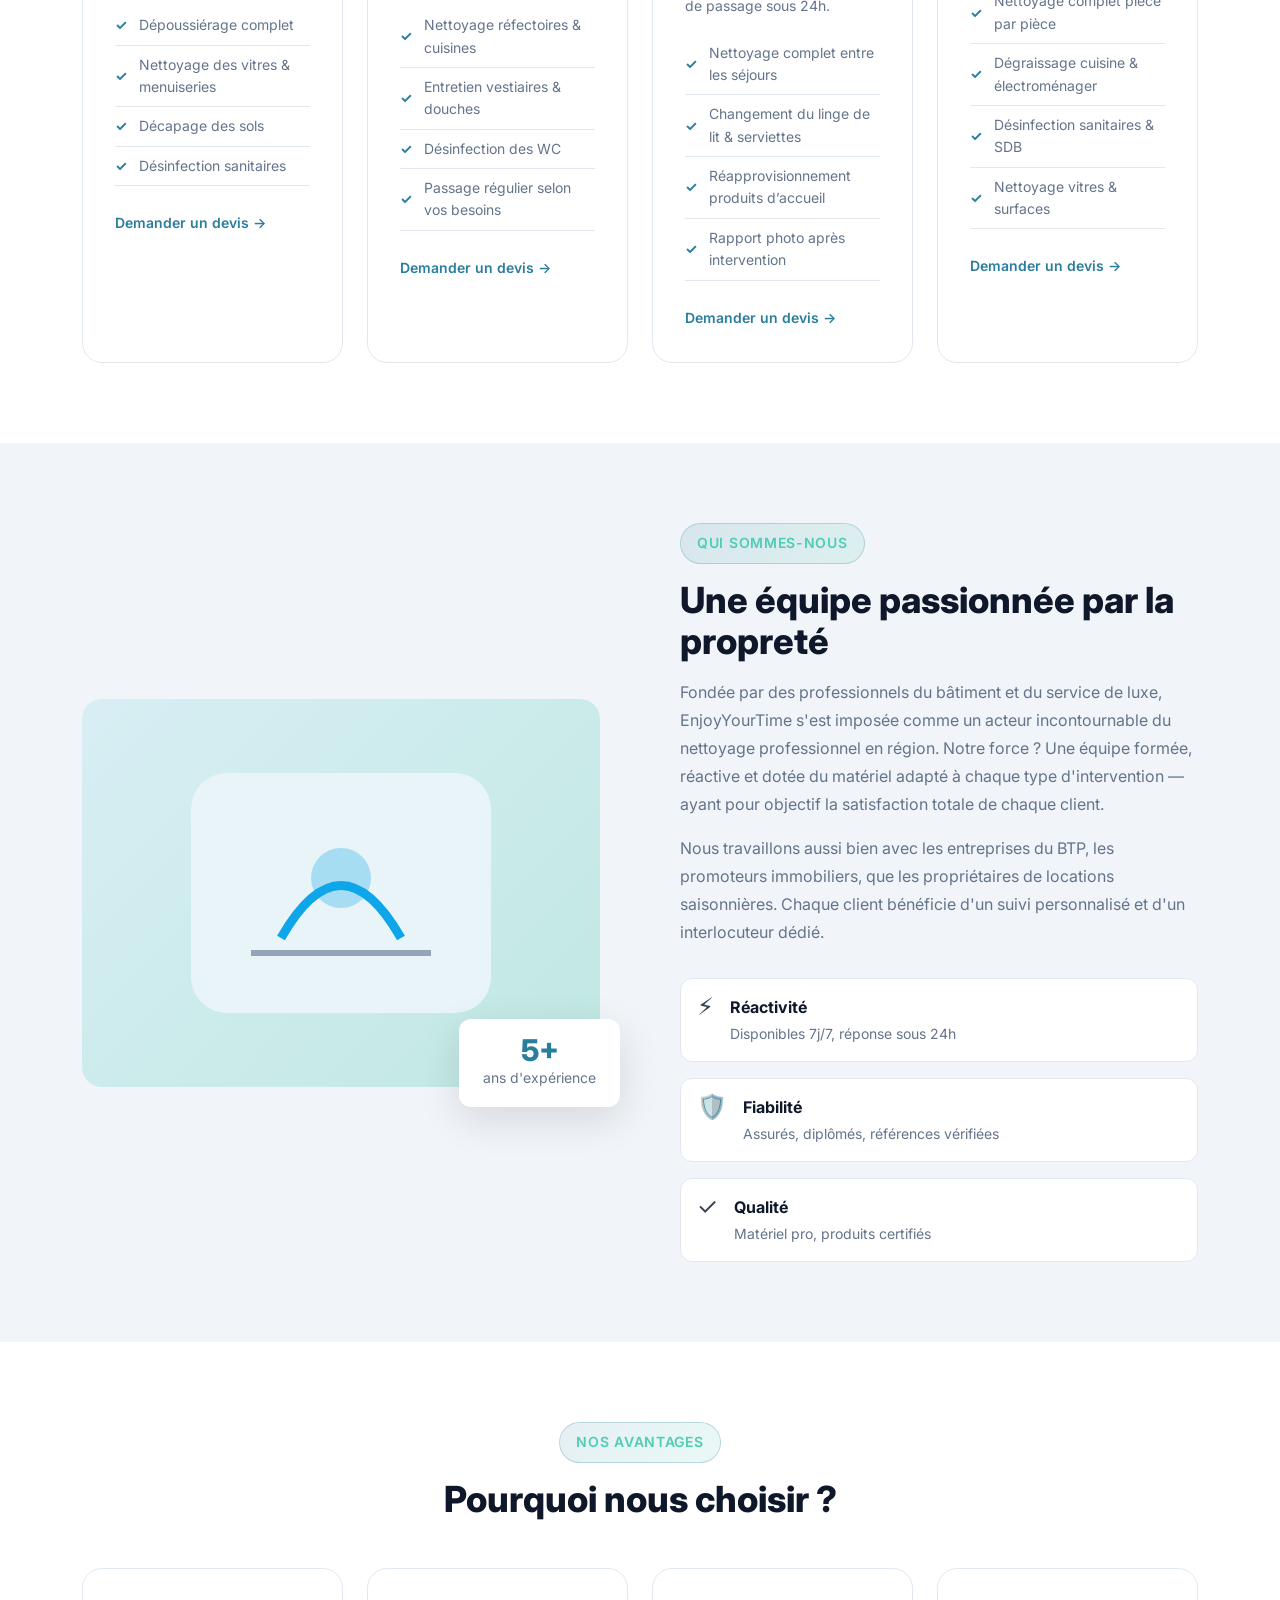
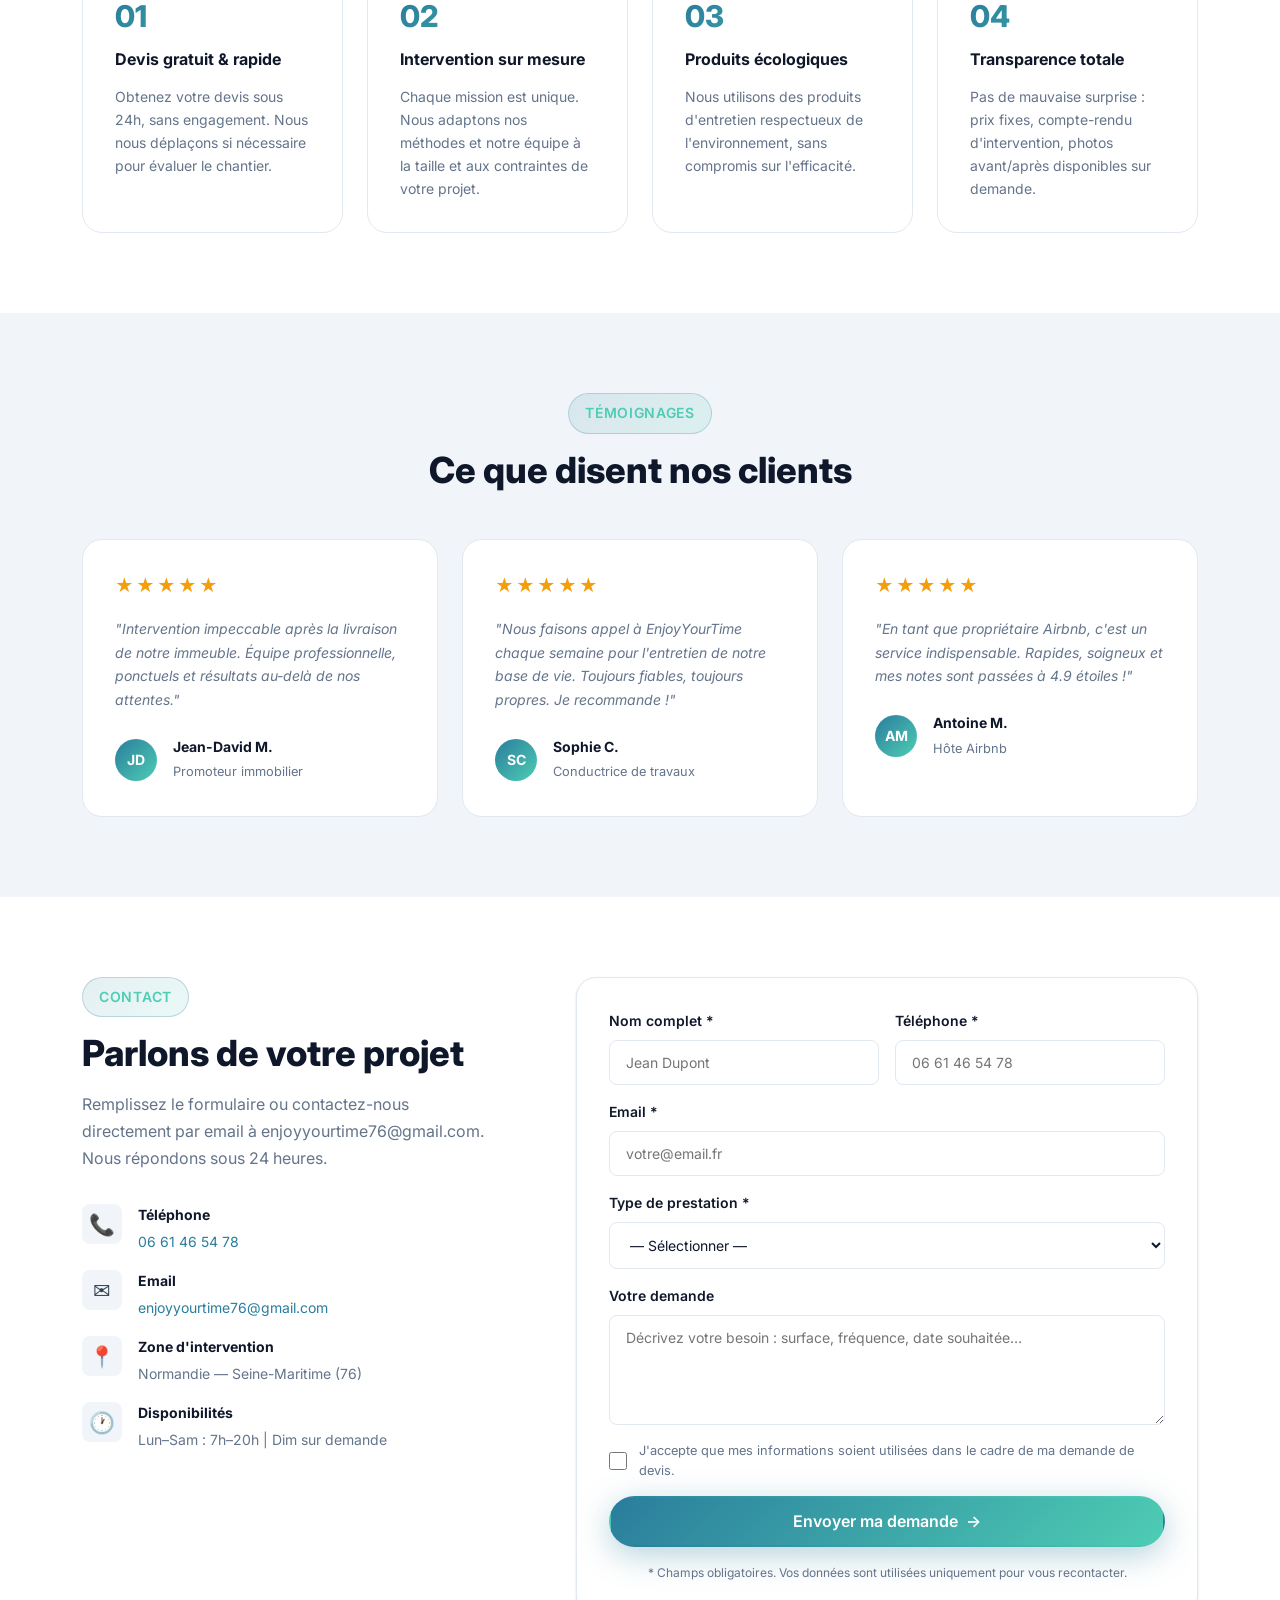
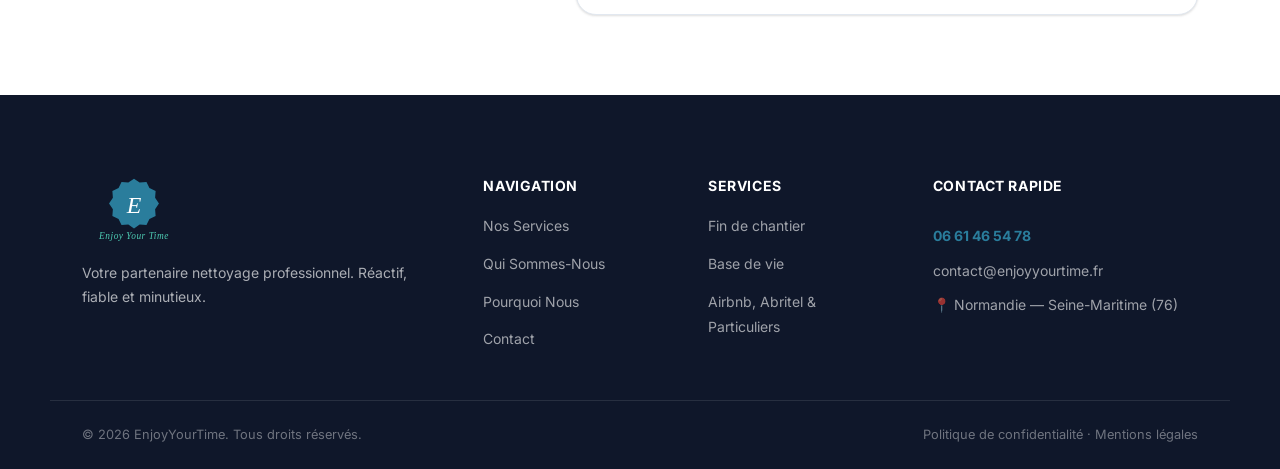
==== commit 3dffc345: "Remove hero SVG, center layout, update icon Remove the inline hero SVG animation from index.html and" ====
--- a/index.html
+++ b/index.html
@@ -69,82 +69,6 @@
         </div>
       </div>
 
-      <div class="hero__visual">
-        <svg viewBox="0 0 500 500" xmlns="http://www.w3.org/2000/svg" class="hero__animation">
-          <!-- Cercle de fond -->
-          <circle cx="250" cy="250" r="200" fill="rgba(42,125,156,0.06)" />
-          <circle cx="250" cy="250" r="150" fill="rgba(78,205,180,0.06)" />
-
-          <!-- Maison propre -->
-          <g class="anim-house">
-            <path d="M180 320 L180 230 L250 180 L320 230 L320 320 Z" fill="white" stroke="#2a7d9c" stroke-width="3" stroke-linejoin="round"/>
-            <rect x="225" y="260" width="50" height="60" rx="4" fill="#e0f4f0" stroke="#2a7d9c" stroke-width="2"/>
-            <circle cx="265" cy="292" r="4" fill="#2a7d9c"/>
-            <rect x="195" y="240" width="30" height="30" rx="3" fill="#e0f4f0" stroke="#2a7d9c" stroke-width="2"/>
-            <rect x="275" y="240" width="30" height="30" rx="3" fill="#e0f4f0" stroke="#2a7d9c" stroke-width="2"/>
-            <line x1="210" y1="240" x2="210" y2="270" stroke="#2a7d9c" stroke-width="1.5"/>
-            <line x1="195" y1="255" x2="225" y2="255" stroke="#2a7d9c" stroke-width="1.5"/>
-            <line x1="290" y1="240" x2="290" y2="270" stroke="#2a7d9c" stroke-width="1.5"/>
-            <line x1="275" y1="255" x2="305" y2="255" stroke="#2a7d9c" stroke-width="1.5"/>
-          </g>
-
-          <!-- Spray nettoyant -->
-          <g class="anim-spray">
-            <rect x="340" y="200" width="30" height="60" rx="6" fill="#4ecdb4"/>
-            <rect x="345" y="185" width="20" height="20" rx="3" fill="#2a7d9c"/>
-            <rect x="338" y="190" width="15" height="8" rx="2" fill="#2a7d9c"/>
-          </g>
-
-          <!-- Gouttelettes du spray -->
-          <g class="anim-drops">
-            <circle cx="325" cy="200" r="3" fill="#4ecdb4" opacity="0.8">
-              <animate attributeName="cx" values="325;300;280" dur="2s" repeatCount="indefinite"/>
-              <animate attributeName="cy" values="200;190;195" dur="2s" repeatCount="indefinite"/>
-              <animate attributeName="opacity" values="0.8;0.4;0" dur="2s" repeatCount="indefinite"/>
-              <animate attributeName="r" values="3;2;1" dur="2s" repeatCount="indefinite"/>
-            </circle>
-            <circle cx="328" cy="210" r="2.5" fill="#2a7d9c" opacity="0.6">
-              <animate attributeName="cx" values="328;305;285" dur="2.3s" repeatCount="indefinite"/>
-              <animate attributeName="cy" values="210;205;215" dur="2.3s" repeatCount="indefinite"/>
-              <animate attributeName="opacity" values="0.6;0.3;0" dur="2.3s" repeatCount="indefinite"/>
-              <animate attributeName="r" values="2.5;1.5;0.5" dur="2.3s" repeatCount="indefinite"/>
-            </circle>
-            <circle cx="330" cy="195" r="2" fill="#4ecdb4" opacity="0.7">
-              <animate attributeName="cx" values="330;310;290" dur="1.8s" repeatCount="indefinite"/>
-              <animate attributeName="cy" values="195;180;178" dur="1.8s" repeatCount="indefinite"/>
-              <animate attributeName="opacity" values="0.7;0.3;0" dur="1.8s" repeatCount="indefinite"/>
-              <animate attributeName="r" values="2;1.5;0.5" dur="1.8s" repeatCount="indefinite"/>
-            </circle>
-          </g>
-
-          <!-- Étoiles de propreté / brillance -->
-          <g class="anim-sparkle sparkle-1">
-            <line x1="160" y1="180" x2="160" y2="200" stroke="#4ecdb4" stroke-width="2" stroke-linecap="round"/>
-            <line x1="150" y1="190" x2="170" y2="190" stroke="#4ecdb4" stroke-width="2" stroke-linecap="round"/>
-          </g>
-          <g class="anim-sparkle sparkle-2">
-            <line x1="300" y1="160" x2="300" y2="175" stroke="#2a7d9c" stroke-width="2" stroke-linecap="round"/>
-            <line x1="292" y1="167" x2="308" y2="167" stroke="#2a7d9c" stroke-width="2" stroke-linecap="round"/>
-          </g>
-          <g class="anim-sparkle sparkle-3">
-            <line x1="200" y1="155" x2="200" y2="170" stroke="#4ecdb4" stroke-width="2" stroke-linecap="round"/>
-            <line x1="192" y1="162" x2="208" y2="162" stroke="#4ecdb4" stroke-width="2" stroke-linecap="round"/>
-          </g>
-
-          <!-- Bulles flottantes -->
-          <circle cx="150" cy="350" r="8" fill="none" stroke="#4ecdb4" stroke-width="1.5" class="anim-bubble bubble-1"/>
-          <circle cx="340" cy="370" r="6" fill="none" stroke="#2a7d9c" stroke-width="1.5" class="anim-bubble bubble-2"/>
-          <circle cx="180" cy="380" r="5" fill="none" stroke="#4ecdb4" stroke-width="1" class="anim-bubble bubble-3"/>
-          <circle cx="310" cy="350" r="10" fill="none" stroke="#2a7d9c" stroke-width="1.5" class="anim-bubble bubble-4"/>
-          <circle cx="220" cy="370" r="7" fill="none" stroke="#4ecdb4" stroke-width="1.2" class="anim-bubble bubble-5"/>
-
-          <!-- Checkmark de validation -->
-          <g class="anim-check">
-            <circle cx="370" cy="310" r="20" fill="#4ecdb4"/>
-            <path d="M358 310 L366 318 L382 302" stroke="white" stroke-width="3" stroke-linecap="round" stroke-linejoin="round" fill="none"/>
-          </g>
-        </svg>
-      </div>
     </div>
   </section>
 
@@ -186,10 +110,11 @@
         <div class="service-card" data-aos>
           <div class="service-card__icon">
             <svg viewBox="0 0 48 48" fill="none" xmlns="http://www.w3.org/2000/svg">
-              <rect width="48" height="48" rx="14" fill="rgba(255,255,255,.1)"/>
-              <rect x="8" y="14" width="32" height="20" rx="4" stroke="#4ecdb4" stroke-width="1.8"/>
-              <path d="M16 22h8M16 27h16" stroke="#4ecdb4" stroke-width="1.8" stroke-linecap="round"/>
-              <path d="M24 34v4M18 38h12" stroke="#4ecdb4" stroke-width="1.8" stroke-linecap="round"/>
+              <rect width="48" height="48" rx="14" fill="url(#si2)"/>
+              <rect x="8" y="14" width="32" height="20" rx="4" stroke="white" stroke-width="1.8"/>
+              <path d="M16 22h8M16 27h16" stroke="white" stroke-width="1.8" stroke-linecap="round"/>
+              <path d="M24 34v4M18 38h12" stroke="white" stroke-width="1.8" stroke-linecap="round"/>
+              <defs><linearGradient id="si2" x1="0" y1="0" x2="48" y2="48"><stop stop-color="#2a7d9c"/><stop offset="1" stop-color="#4ecdb4"/></linearGradient></defs>
             </svg>
           </div>
           <div class="service-card__tag">Base de Vie</div>
--- a/css/style.css
+++ b/css/style.css
@@ -321,28 +321,12 @@
   left: -100px;
 }
 
-.hero__grid {
-  display: grid;
-  grid-template-columns: 1fr 1fr;
-  align-items: center;
-  gap: var(--space-2xl);
-}
-
 .hero__content {
   position: relative;
   z-index: 1;
-}
-
-.hero__visual {
-  display: flex;
-  align-items: center;
-  justify-content: center;
-}
-
-.hero__animation {
-  width: 100%;
-  max-width: 480px;
-  height: auto;
+  max-width: 780px;
+  margin: 0 auto;
+  text-align: center;
 }
 
 /* Animations hero */
@@ -447,7 +431,7 @@
   font-size: var(--text-lg);
   color: var(--color-muted);
   max-width: 560px;
-  margin-bottom: var(--space-xl);
+  margin: 0 auto var(--space-xl);
   line-height: 1.7;
 }
 
@@ -460,12 +444,14 @@
   display: flex;
   gap: var(--space-md);
   flex-wrap: wrap;
+  justify-content: center;
   margin-bottom: var(--space-2xl);
 }
 
 .hero__stats {
   display: flex;
   align-items: center;
+  justify-content: center;
   gap: var(--space-xl);
   flex-wrap: wrap;
 }
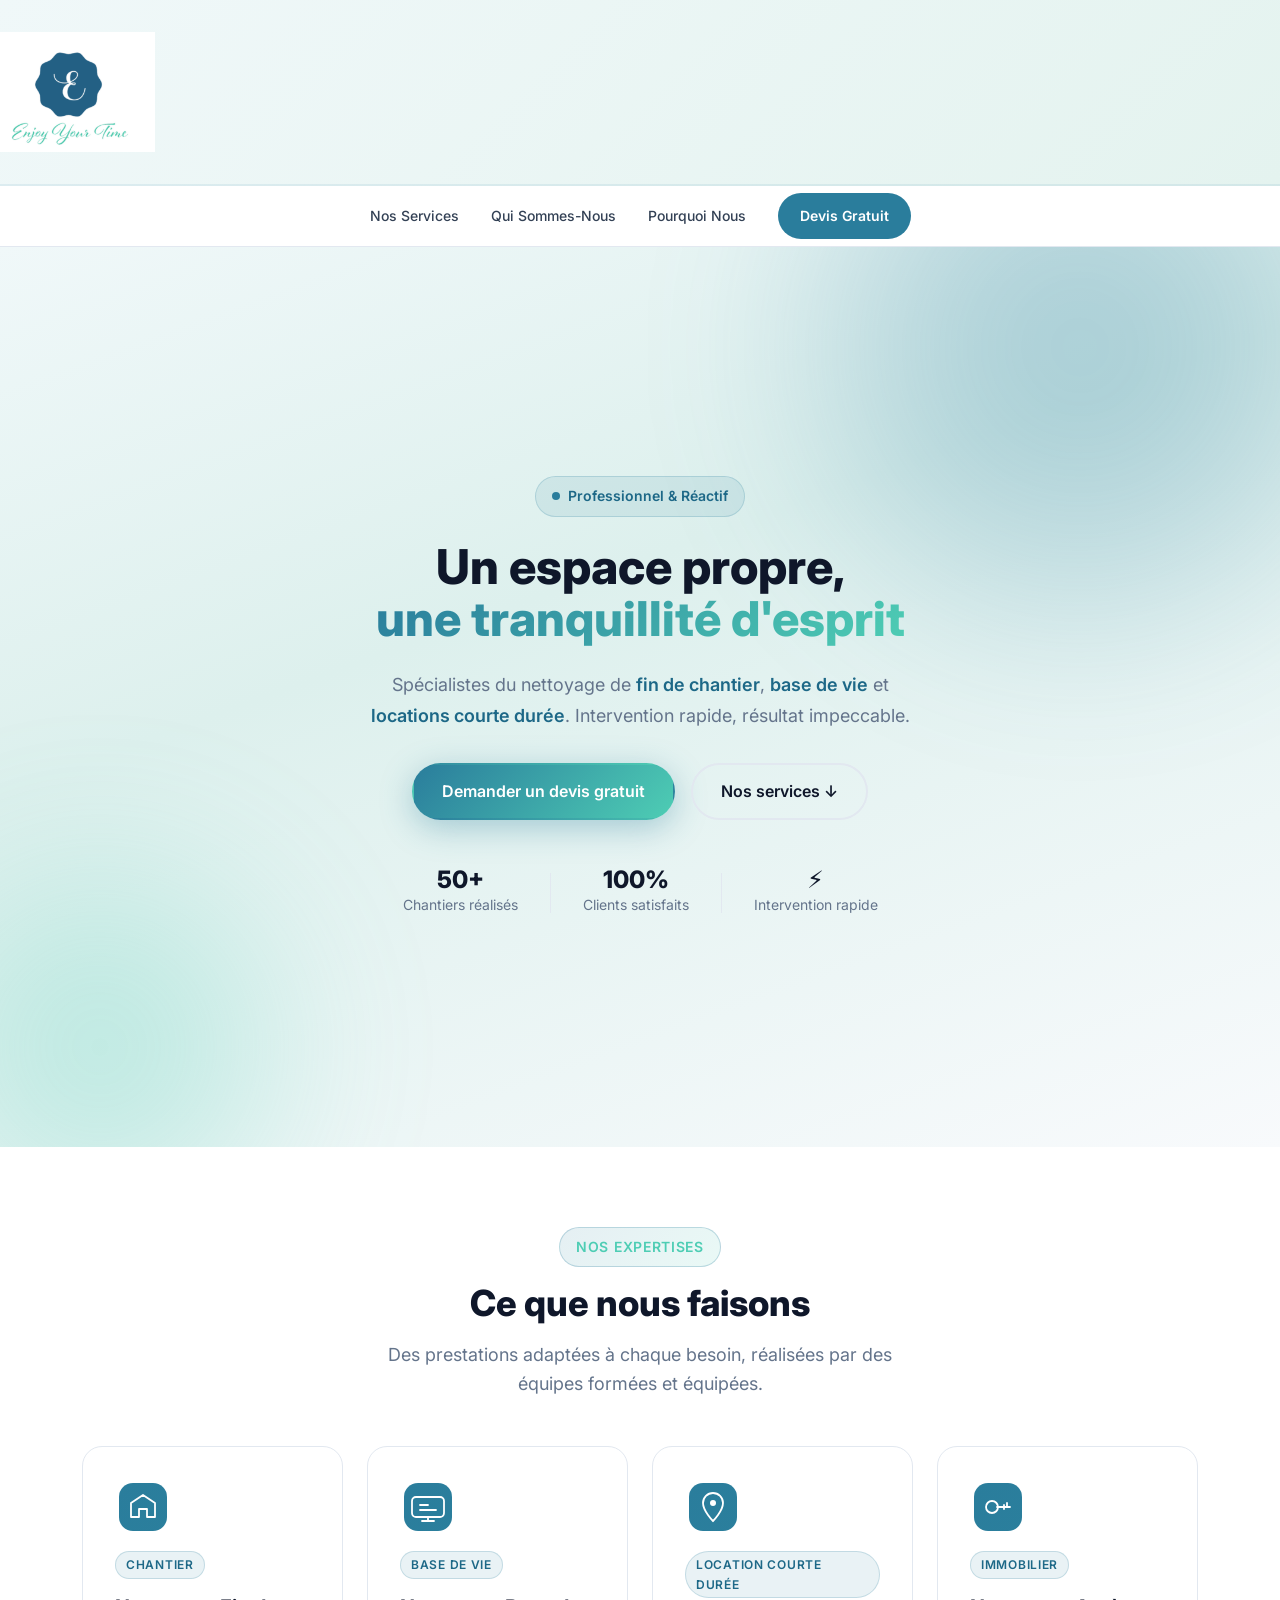
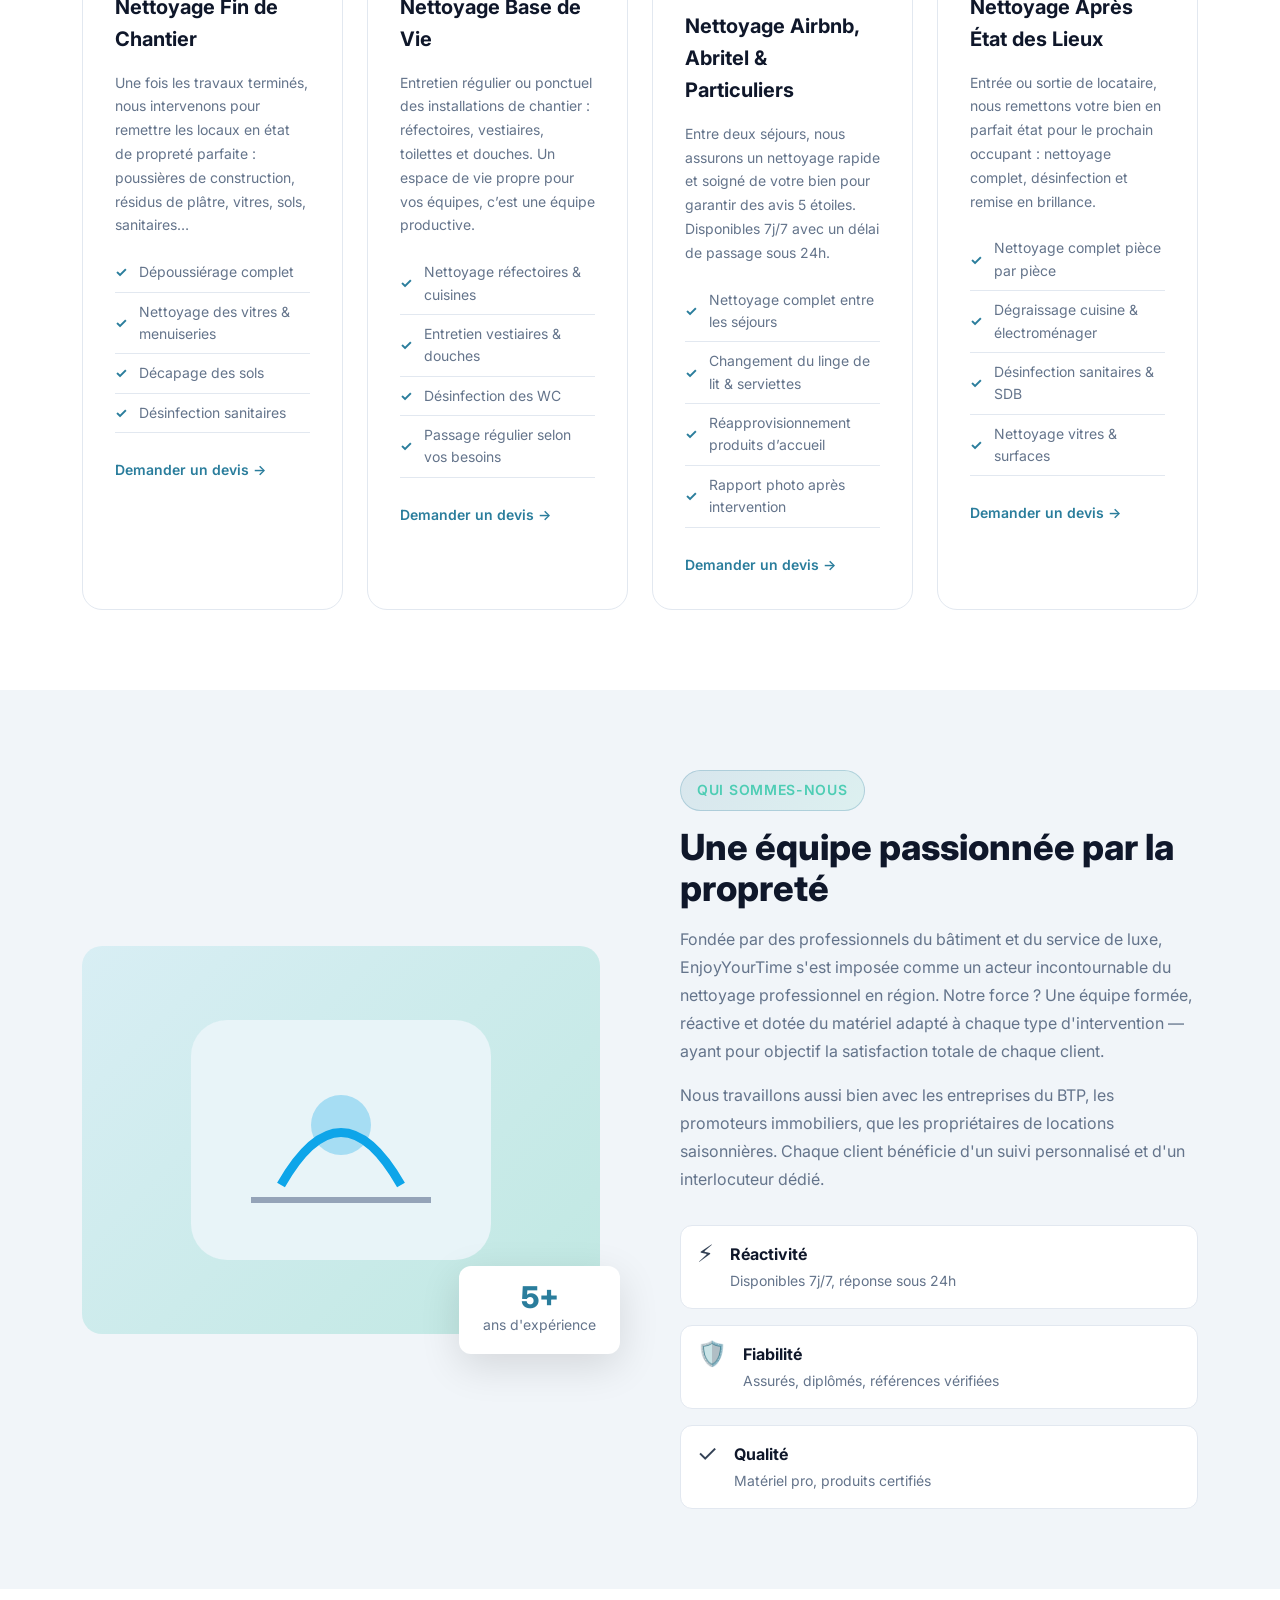
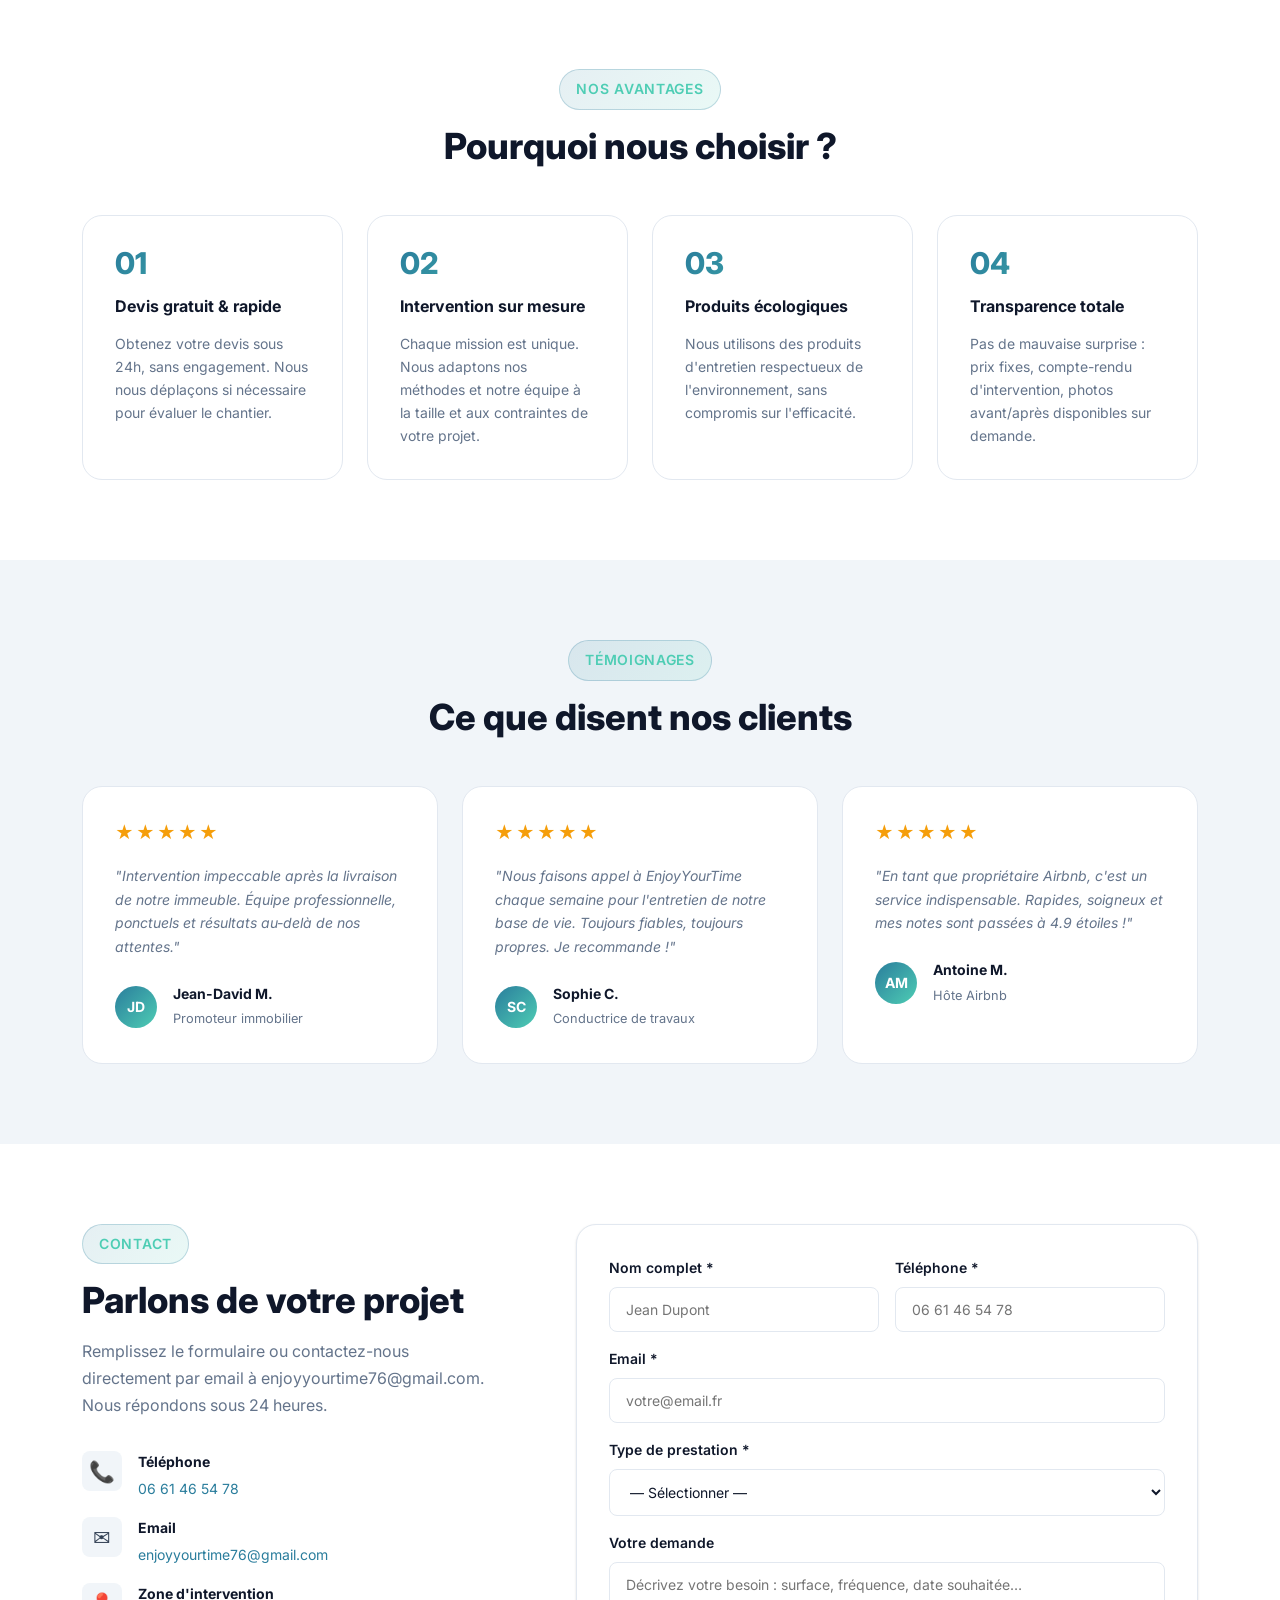
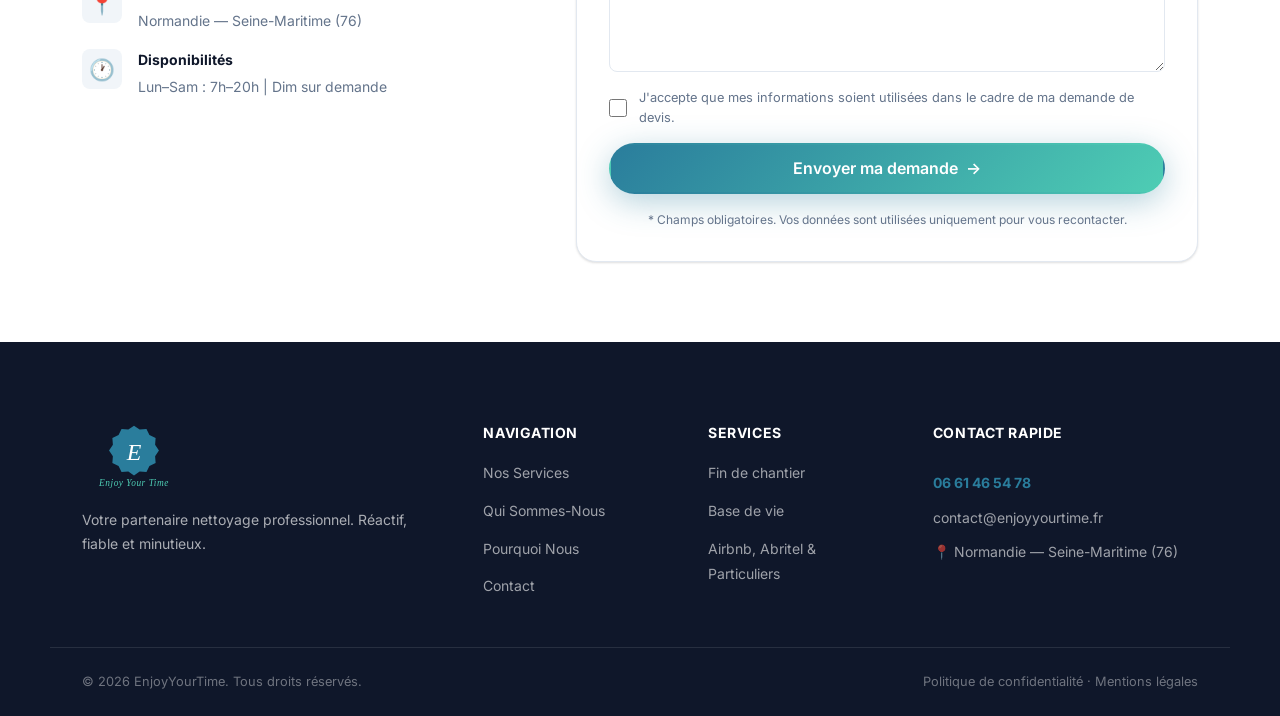
==== commit 9166e4c0: "Add logo banner and adjust header/nav styles Introduce a new top logo banner (HTML + CSS) with a sub" ====
--- a/index.html
+++ b/index.html
@@ -11,12 +11,16 @@
 </head>
 <body>
 
+  <!-- ===== LOGO BANNER ===== -->
+  <div class="logo-banner">
+    <a href="#">
+      <img src="images/logo.png" alt="Enjoy Your Time" class="logo-banner__img">
+    </a>
+  </div>
+
   <!-- ===== NAVIGATION ===== -->
   <header class="header" id="header">
     <nav class="nav container">
-      <a href="#" class="nav__logo">
-        <img src="images/logo.png" alt="Enjoy Your Time" class="nav__logo-img">
-      </a>
       <ul class="nav__links" id="navLinks">
         <li><a href="#services">Nos Services</a></li>
         <li><a href="#about">Qui Sommes-Nous</a></li>
--- a/css/style.css
+++ b/css/style.css
@@ -184,13 +184,31 @@
 .btn--full { width: 100%; justify-content: center; }
 
 /* ---------- HEADER / NAV ---------- */
+/* ---------- LOGO BANNER ---------- */
+.logo-banner {
+  background: linear-gradient(135deg, #f0f8f9 0%, #e4f3ef 100%);
+  text-align: center;
+  padding: var(--space-xl) 0;
+  border-bottom: 2px solid rgba(42,125,156,.1);
+}
+
+.logo-banner__img {
+  height: 120px;
+  width: auto;
+  transition: transform 0.3s ease;
+}
+
+.logo-banner__img:hover {
+  transform: scale(1.05);
+}
+
 .header {
-  position: fixed;
+  position: sticky;
   top: 0;
   left: 0;
   right: 0;
   z-index: 1000;
-  background: rgba(255,255,255,.92);
+  background: rgba(255,255,255,.95);
   backdrop-filter: blur(16px);
   -webkit-backdrop-filter: blur(16px);
   border-bottom: 1px solid var(--color-border);
@@ -204,8 +222,8 @@
 .nav {
   display: flex;
   align-items: center;
-  justify-content: space-between;
-  height: 90px;
+  justify-content: center;
+  height: 60px;
 }
 
 .nav__logo {
@@ -286,7 +304,7 @@
   min-height: 100vh;
   display: flex;
   align-items: center;
-  padding: 100px 0 var(--space-3xl);
+  padding: var(--space-3xl) 0;
   overflow: hidden;
   background: linear-gradient(160deg, #f0f8f9 0%, #ddf0ed 40%, #f8fafc 100%);
 }
@@ -1197,7 +1215,7 @@
   .nav__links {
     display: none;
     position: fixed;
-    top: 70px;
+    top: 60px;
     left: 0;
     right: 0;
     background: var(--color-white);
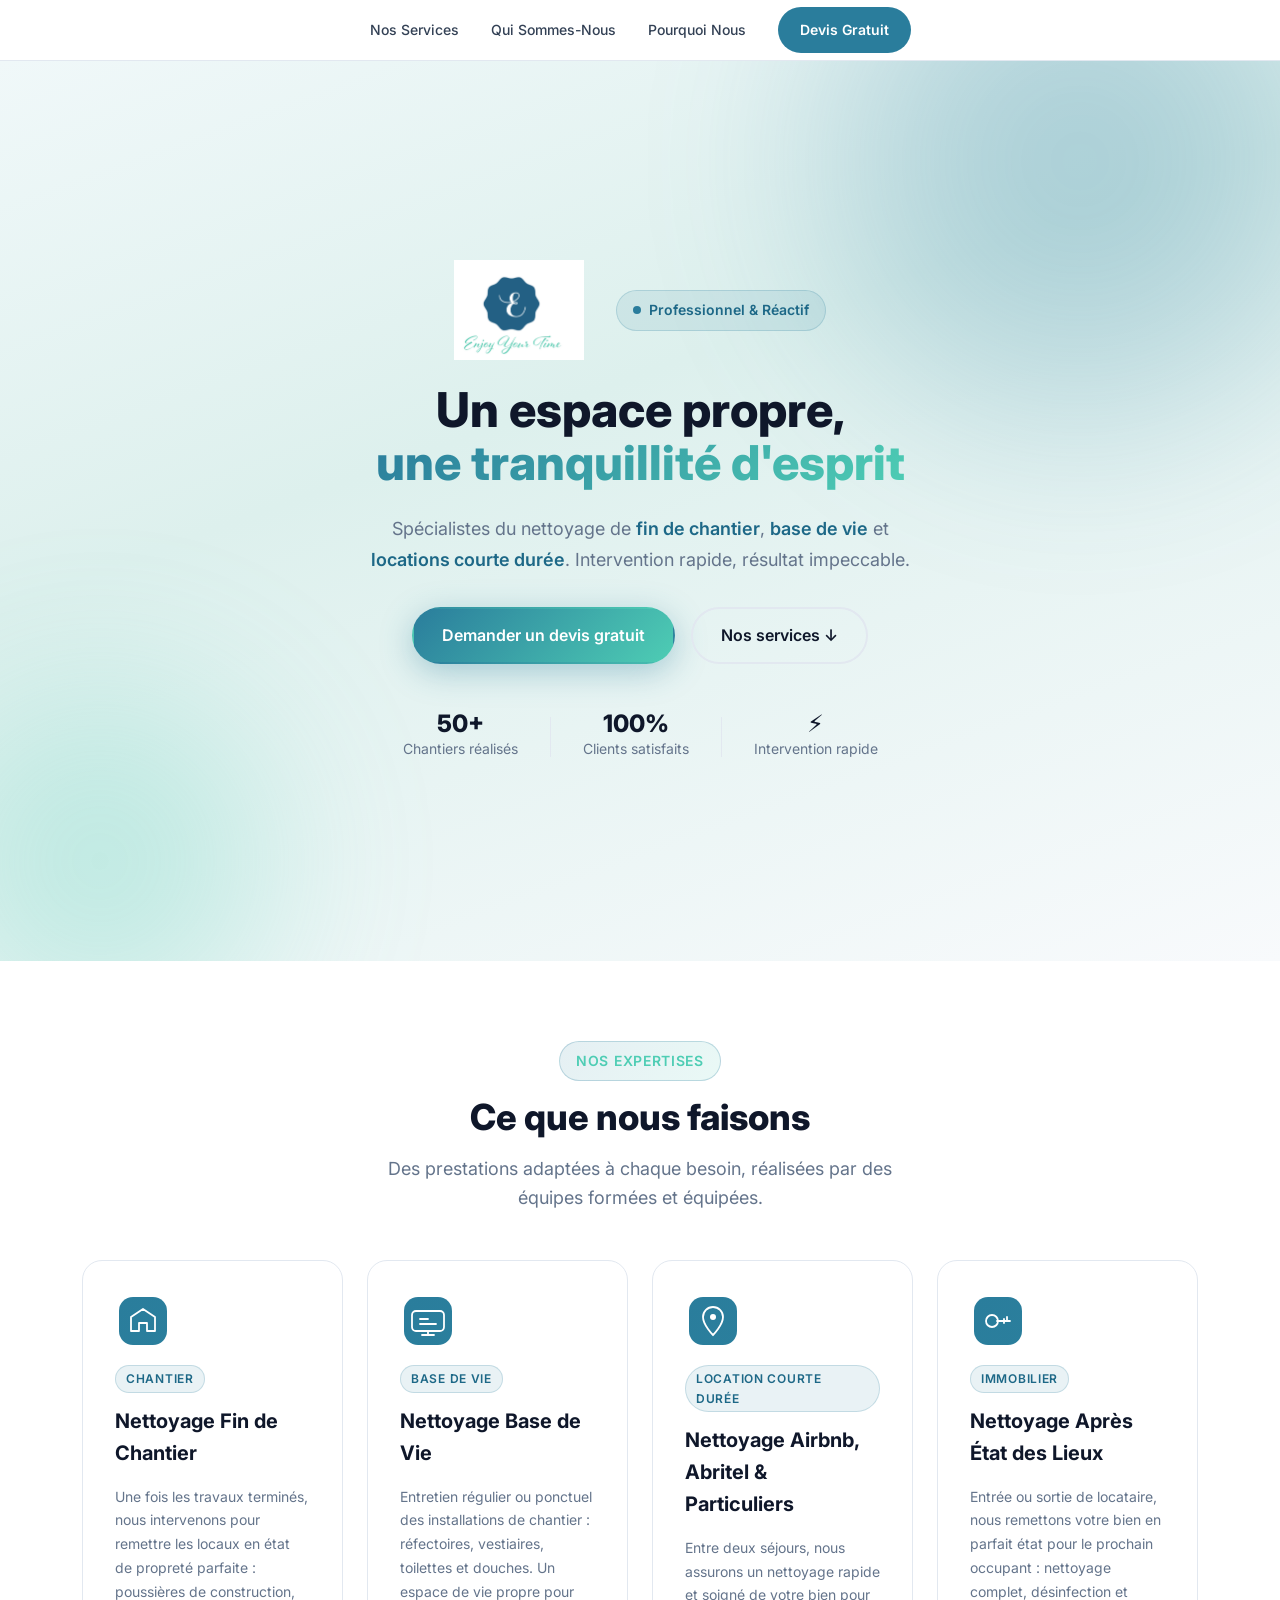
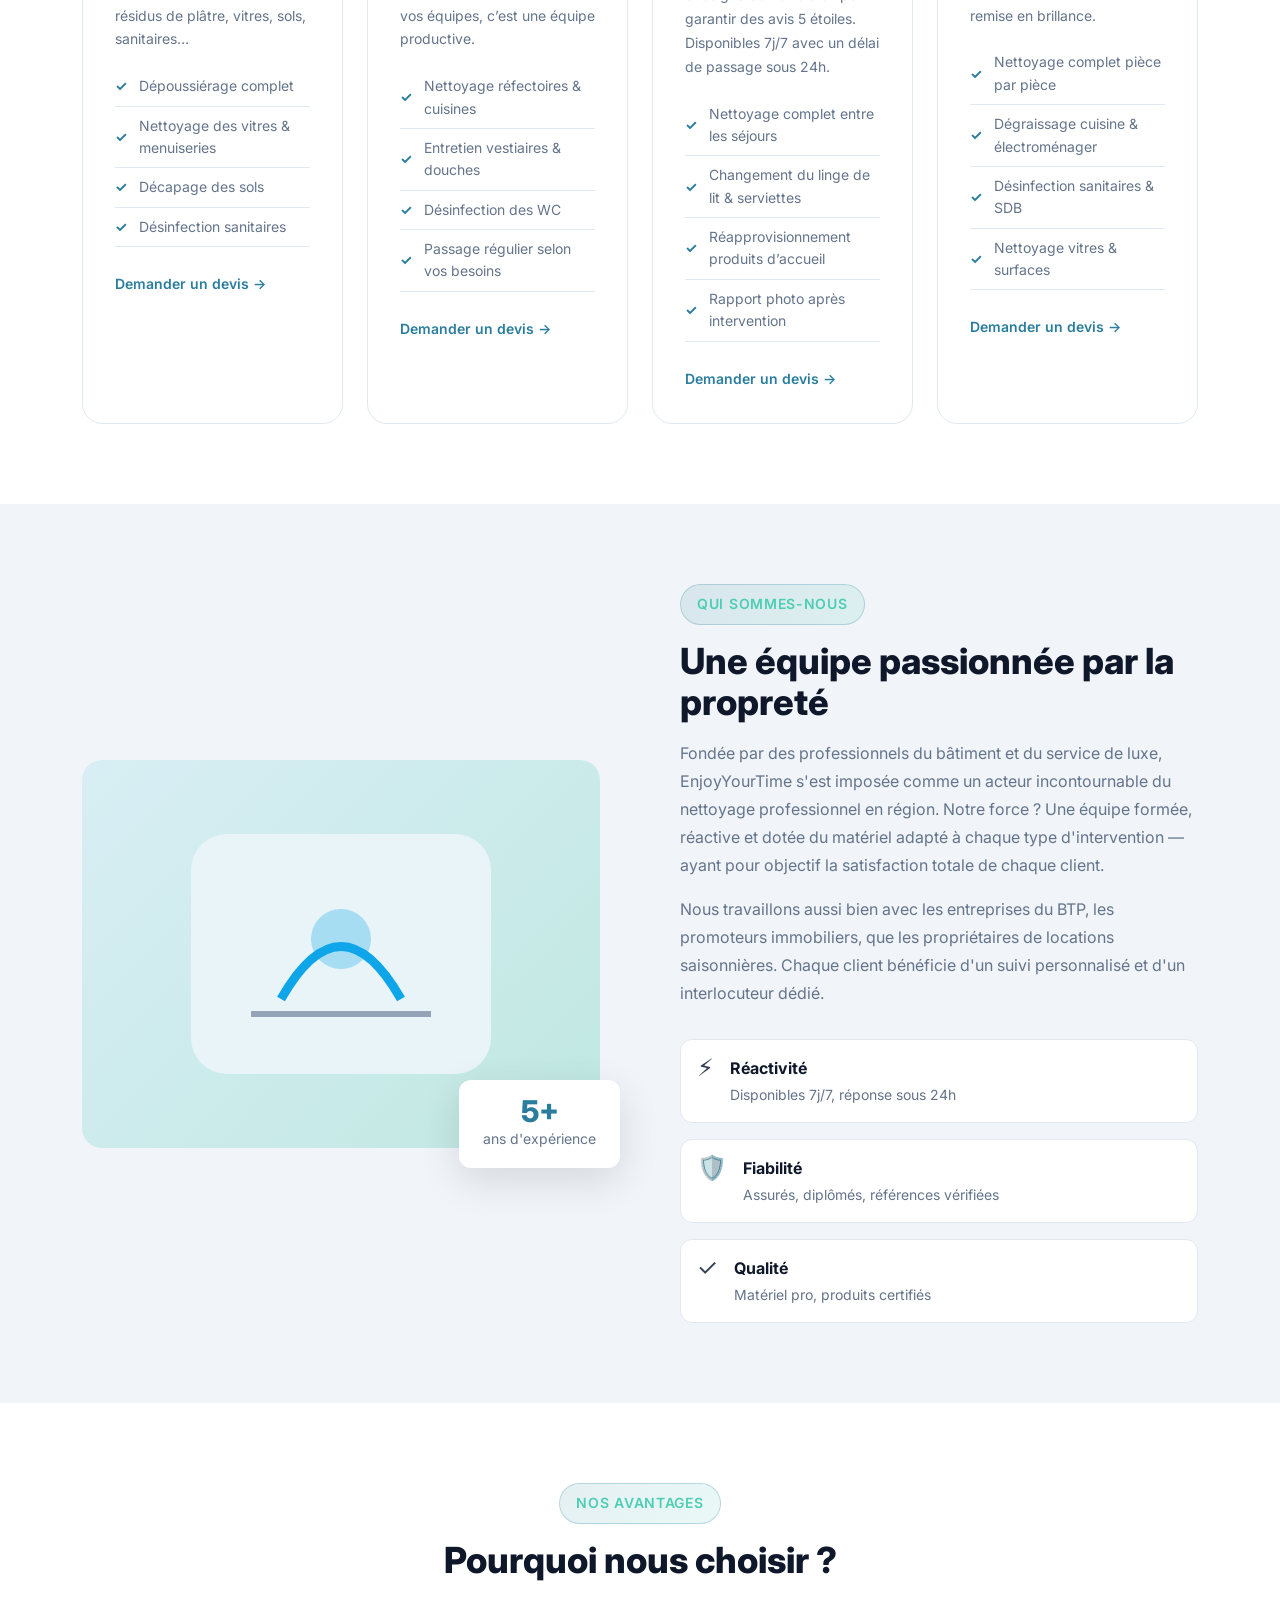
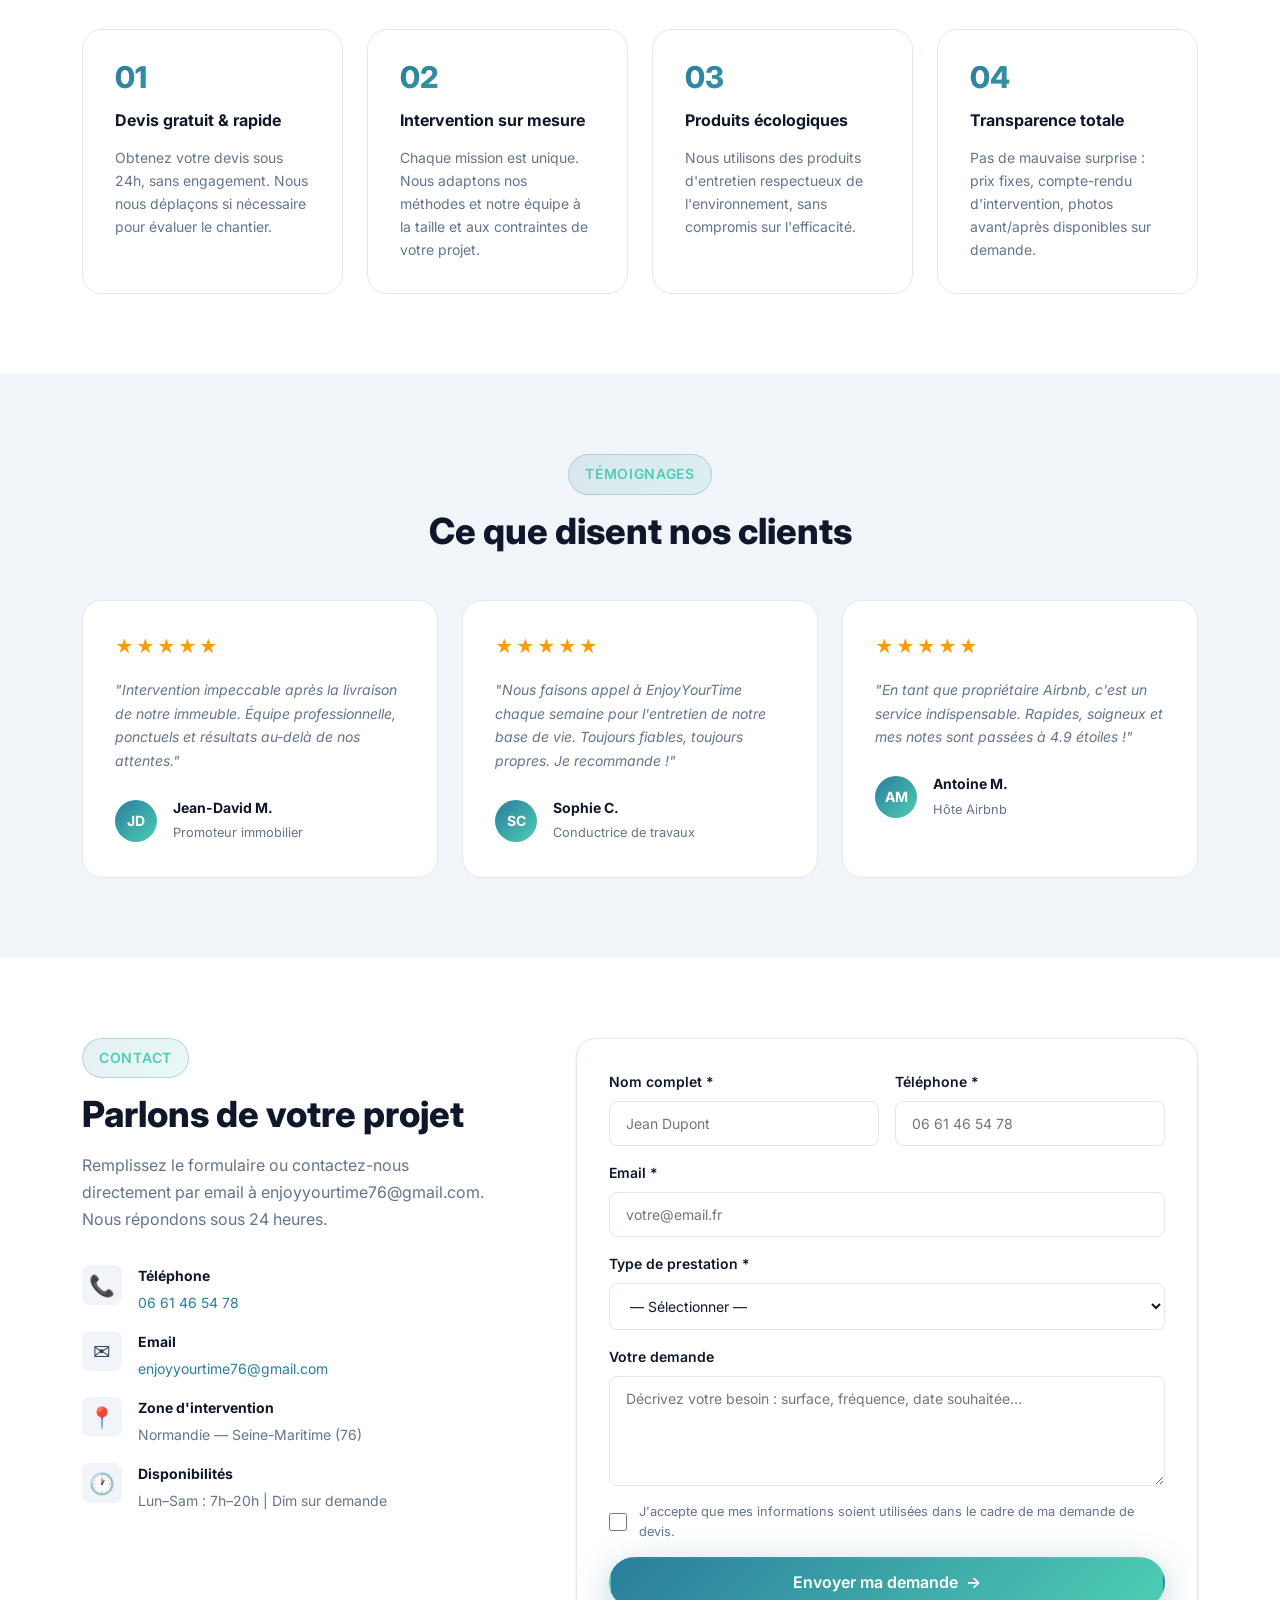
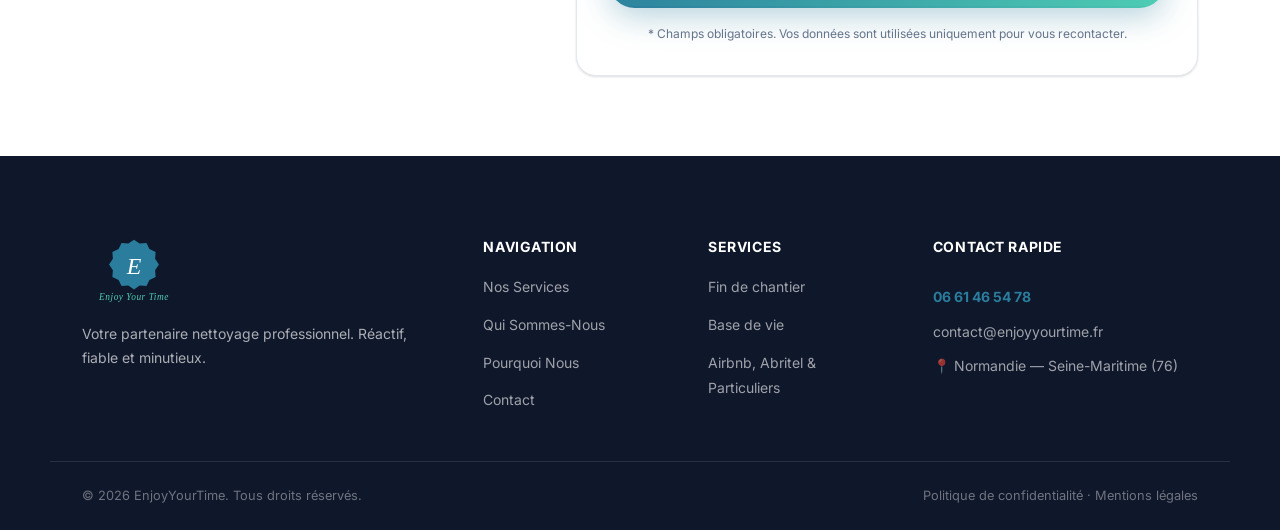
==== commit bce4f80c: "Move logo into hero and remove banner Remove the standalone logo banner and its CSS, and embed the s" ====
--- a/index.html
+++ b/index.html
@@ -10,13 +10,6 @@
   <link href="https://fonts.googleapis.com/css2?family=Inter:wght@300;400;500;600;700;800&display=swap" rel="stylesheet" />
 </head>
 <body>
-
-  <!-- ===== LOGO BANNER ===== -->
-  <div class="logo-banner">
-    <a href="#">
-      <img src="images/logo.png" alt="Enjoy Your Time" class="logo-banner__img">
-    </a>
-  </div>
 
   <!-- ===== NAVIGATION ===== -->
   <header class="header" id="header">
@@ -41,7 +34,10 @@
     </div>
     <div class="container hero__grid">
       <div class="hero__content">
-        <div class="hero__badge">Professionnel & Réactif</div>
+        <div class="hero__logo-row">
+          <img src="images/logo.png" alt="Enjoy Your Time" class="hero__logo">
+          <div class="hero__badge">Professionnel & Réactif</div>
+        </div>
         <h1 class="hero__title">
           Un espace propre,<br />
           <span class="gradient-text">une tranquillité d'esprit</span>
--- a/css/style.css
+++ b/css/style.css
@@ -184,24 +184,6 @@
 .btn--full { width: 100%; justify-content: center; }
 
 /* ---------- HEADER / NAV ---------- */
-/* ---------- LOGO BANNER ---------- */
-.logo-banner {
-  background: linear-gradient(135deg, #f0f8f9 0%, #e4f3ef 100%);
-  text-align: center;
-  padding: var(--space-xl) 0;
-  border-bottom: 2px solid rgba(42,125,156,.1);
-}
-
-.logo-banner__img {
-  height: 120px;
-  width: auto;
-  transition: transform 0.3s ease;
-}
-
-.logo-banner__img:hover {
-  transform: scale(1.05);
-}
-
 .header {
   position: sticky;
   top: 0;
@@ -409,6 +391,19 @@
   70% { transform: scale(1); }
 }
 
+.hero__logo-row {
+  display: flex;
+  align-items: center;
+  gap: var(--space-xl);
+  justify-content: center;
+  margin-bottom: var(--space-lg);
+}
+
+.hero__logo {
+  height: 100px;
+  width: auto;
+}
+
 .hero__badge {
   display: inline-flex;
   align-items: center;
@@ -420,7 +415,6 @@
   padding: var(--space-xs) var(--space-md);
   border-radius: 50px;
   border: 1px solid rgba(42,125,156,.2);
-  margin-bottom: var(--space-lg);
 }
 
 .hero__badge::before {
